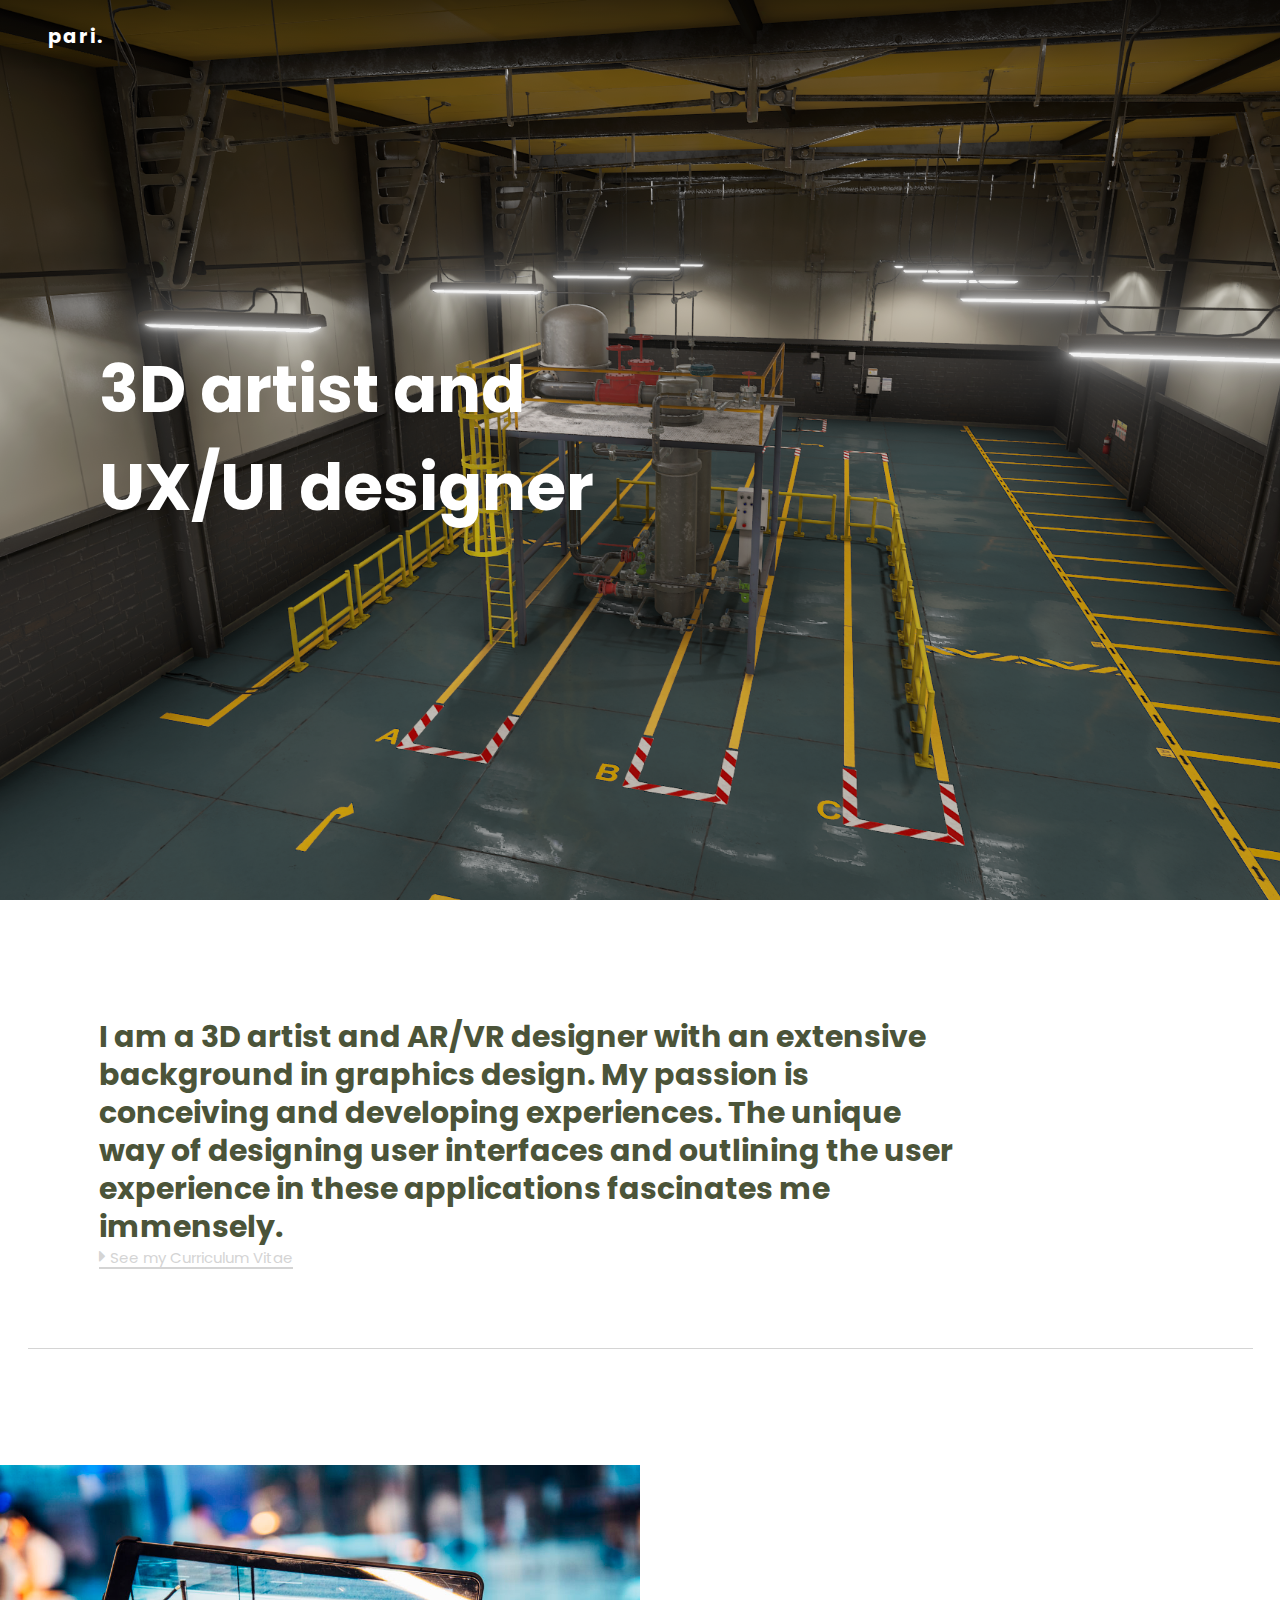
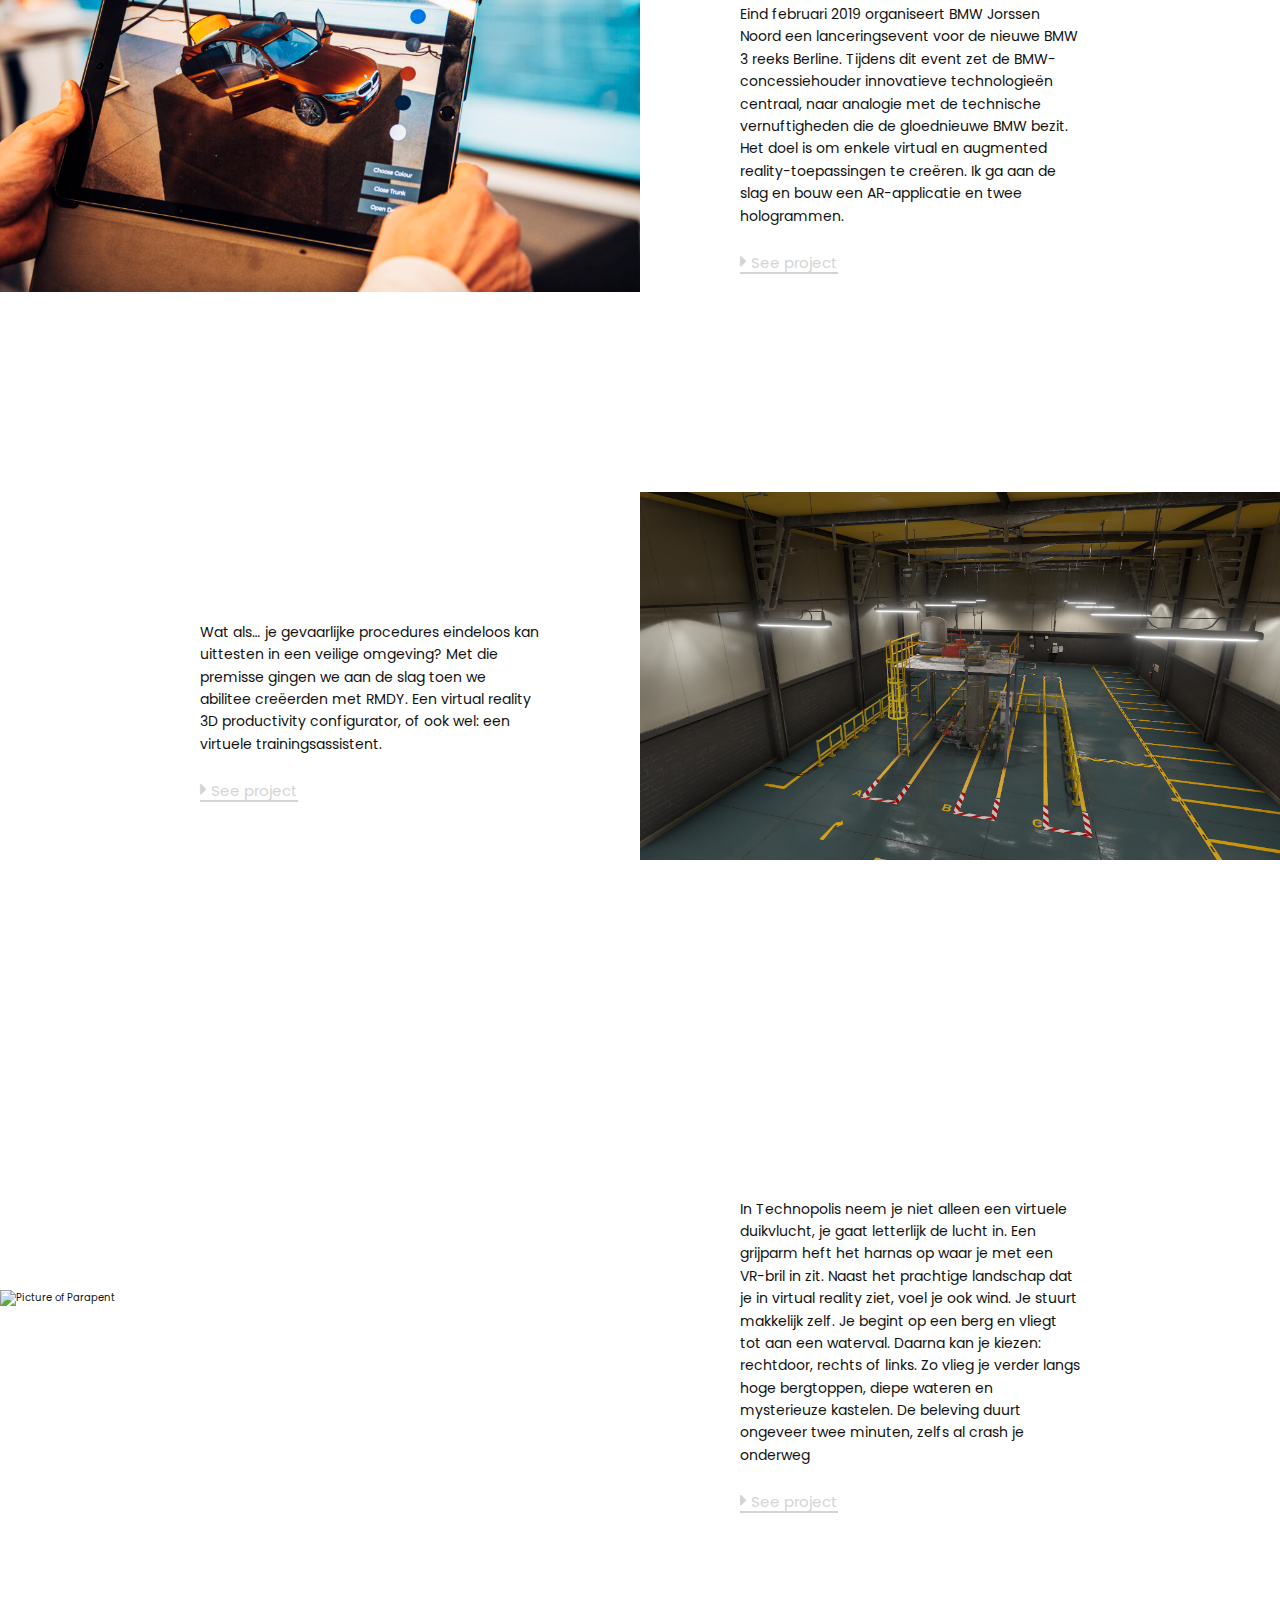
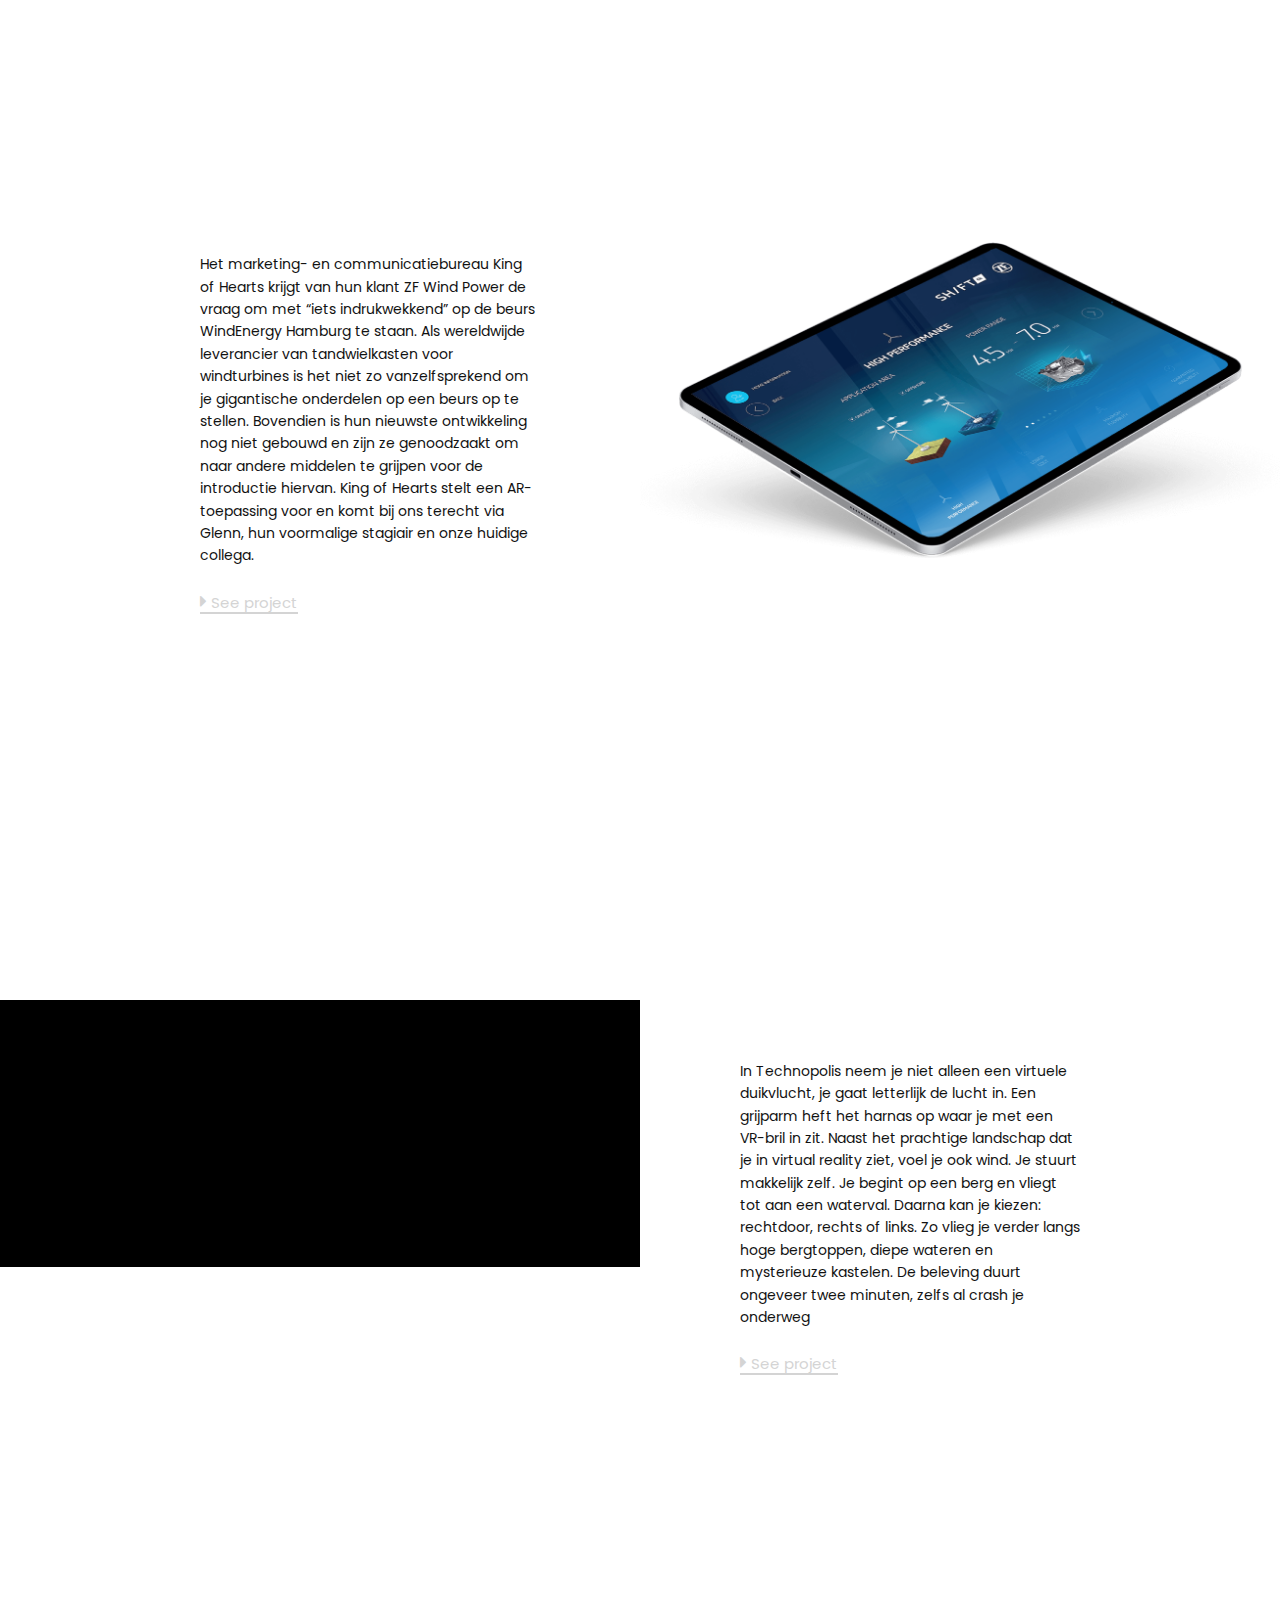
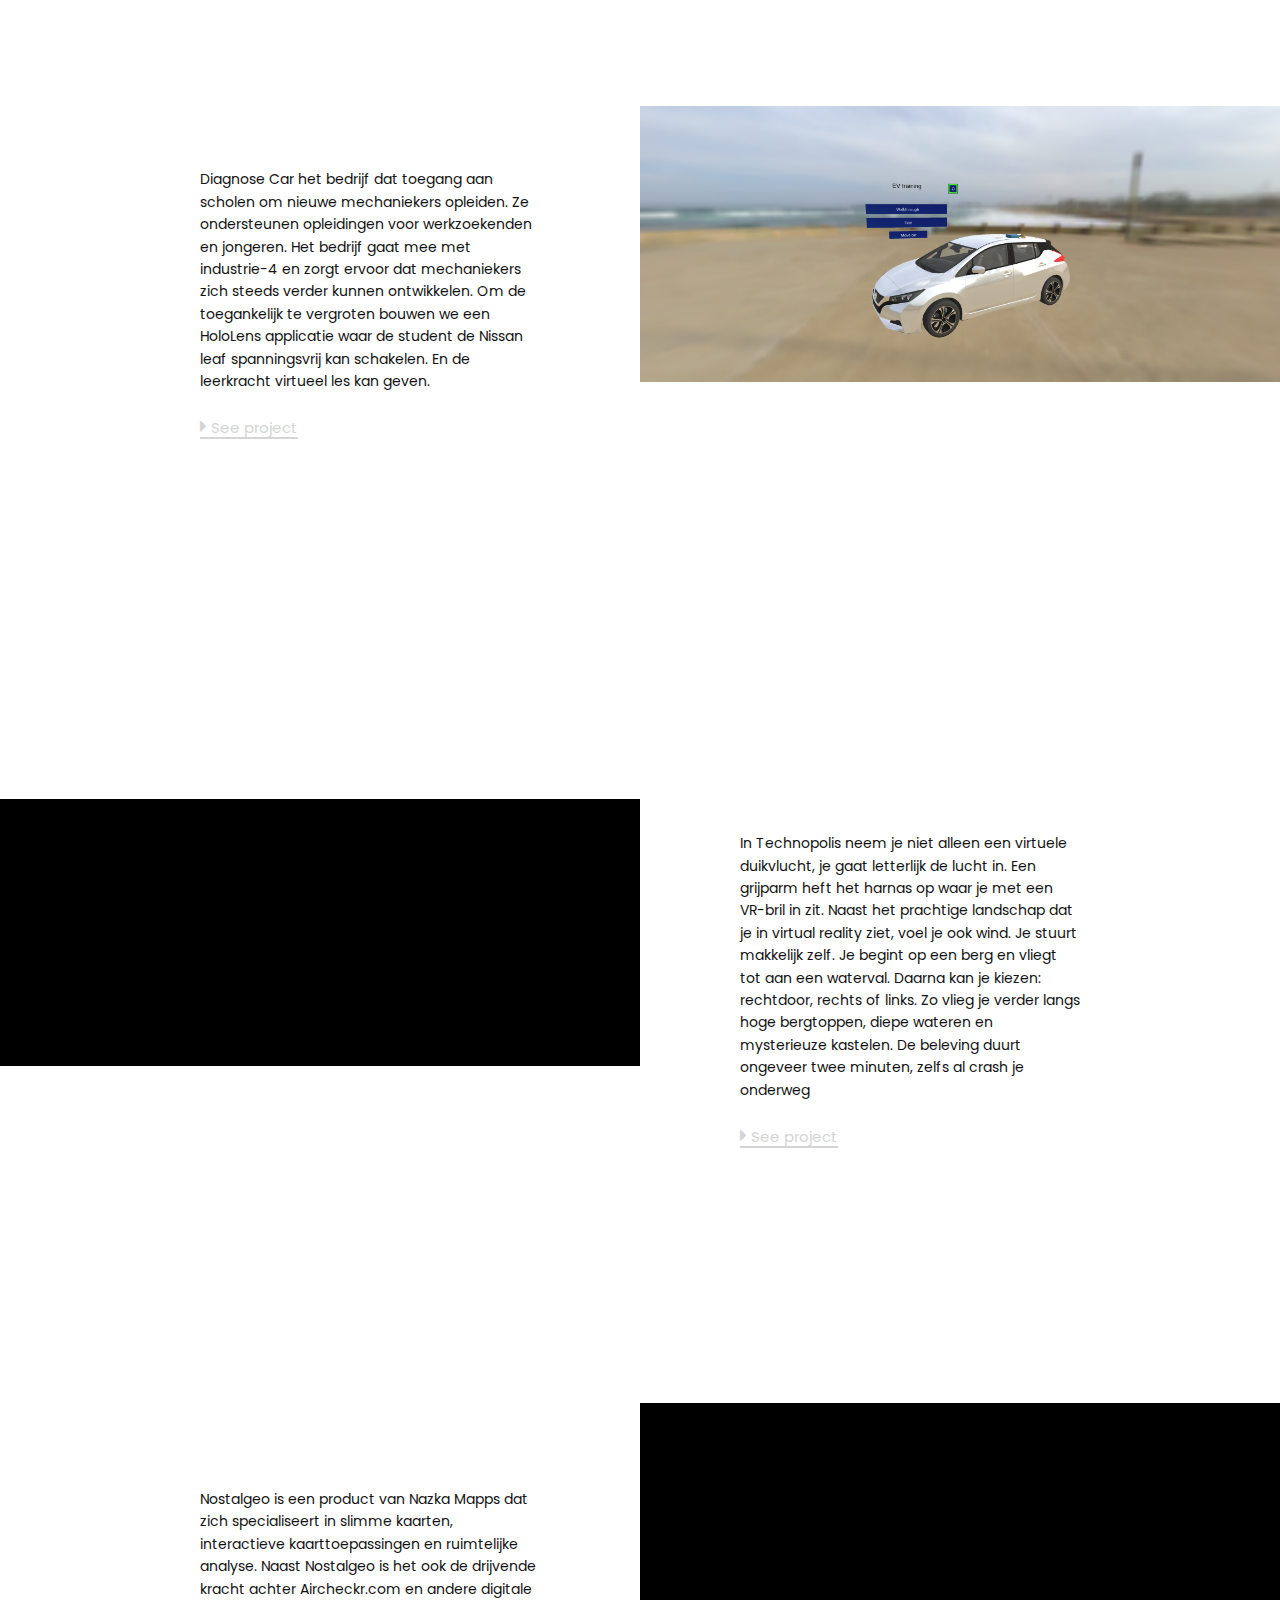
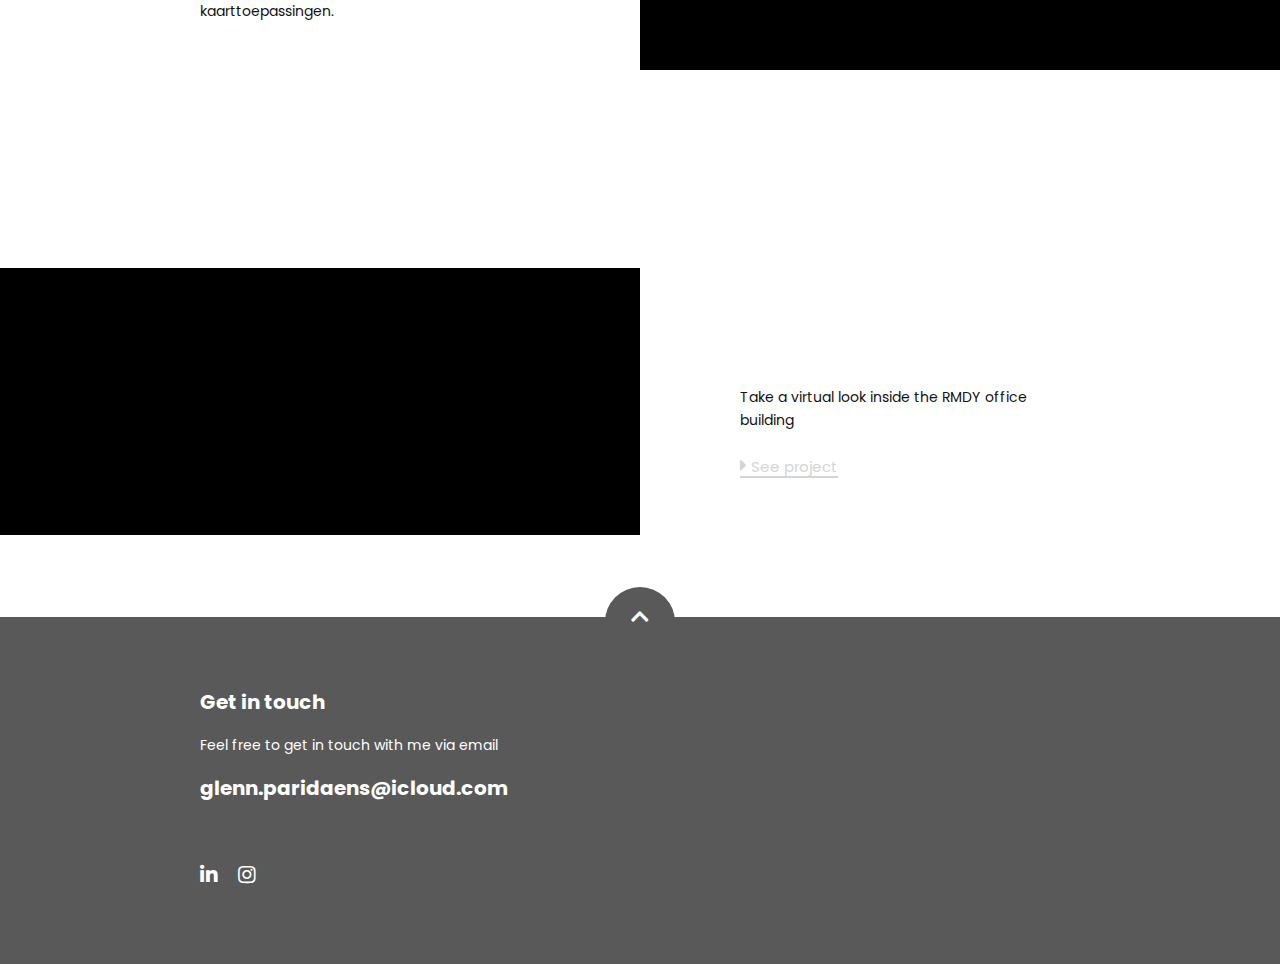
==== index.html @ 920e2be7 "Small fix" ====
<!DOCTYPE html>
<html lang="en">

<head>
    <meta charset="UTF-8" />
    <meta name="viewport" content="width=device-width, user-scalable=no, initial-scale=1.0, maximum-scale=1.0, minimum-scale=1.0" />
    <meta http-equiv="X-UA-Compatible" content="ie=edge" />
    <title>Portfolio</title>
    <!--Font awesome CDN-->
    <link rel="stylesheet" href="https://cdnjs.cloudflare.com/ajax/libs/font-awesome/5.11.2/css/all.min.css" />
    <!--Scroll reveal CDN-->
    <script src="https://unpkg.com/scrollreveal"></script>
    <!-- Custom CSS -->
    <link rel="stylesheet" href="styles.css" />
</head>

<body>
    <header>
        <div class="container">
            <nav class="nav">
                <a href="/" class="nav-link">
                    <h2>pari.</h2>
                </a>
            </nav>
        </div>
    </header>
    <!-- END HEADER -->

    <section class="hero" id="hero">
        <div class="container">
            <h1 class="title">3D artist and UX/UI designer</h1>

            <div class="headline-description">
                <div class="single-animation">
                    <a href="mailto:glenn.paridaens@icloud.com" class="btn body-btn accent">
                        <i class="fas fa-caret-right"></i>
                        &nbsp;Get in touch
                    </a>
                </div>
            </div>
        </div>
    </section>
    <!-- END HERO SECTION -->

    <section class="global-headline animate-top">
        <div class="container">
            <h2 class="introduction">
                I am a 3D artist and AR/VR designer with an extensive background in
                graphics design. My passion is conceiving and developing experiences.
                The unique way of designing user interfaces and outlining the user
                experience in these applications fascinates me immensely.
            </h2>

            <a href="#" class="btn body-btn">
                <i class="fas fa-caret-right"></i>
                See my Curriculum Vitae
            </a>
        </div>
    </section>

    <div class="container divider"></div>
    <!-- END INTRODICTION -->
<!--
    <section class="global-headline animate-top">
     <div class="wrapper skills-flex-container">
          
            <div>
            <h1 class="headline headline-dark">Let's make something amazing</h1>
        </div>

        <div>
        <li class="second.half skill-flex ">
            <h1 class="headline headline-dark">3D Design</h1>
                <p2>
                  Some 3D designs made in Blender or Fusion 360.
                </p2>
                <a href="#" class="btn body-btn">
                    <i class="fas fa-caret-right"></i>
                    More Projects
                </a>
         </li>
         <li class="skill-flex">
            <h1 class="headline-dark-medium">UX/UI</h1>
                <p2>
                    Here are some of my project i did the UX/UI for.
                </p2>
                <a href="#" class="btn body-btn">
                    <i class="fas fa-caret-right"></i>
                    More Projects
                </a>
         </li>
         <li class="skill-flex">
            <h1 class="headline headline-dark">AR/VR</h1>
                <p2>
                   Some of my Augmented and Virtual reality projects made in Unity.
                </p2>
                <a href="#" class="btn body-btn">
                    <i class="fas fa-caret-right"></i>
                    More Projects
                </a>
         </li>
         <li class="skill-flex">
            <h1 class="headline headline-dark">Unity</h1>
                <p2>
                    Some projects made in Unity.
                </p2>
                <a href="#" class="btn body-btn">
                    <i class="fas fa-caret-right"></i>
                    More Projects
                </a>
         </li>
 
        </div>
    </section>
-->

    <section class="project">
        <div class="project-info">
            <div class="project-title animate-right global-headline padding-right padding-left-sm">
                <h1 class="headline headline-dark">BMW AR Application</h1>
            </div>
            <div class="project-description animate-right padding-right padding-left-sm">
                <p>
                    Eind februari 2019 organiseert BMW Jorssen Noord een lanceringsevent
                    voor de nieuwe BMW 3 reeks Berline. Tijdens dit event zet de
                    BMW-concessiehouder innovatieve technologieën centraal, naar
                    analogie met de technische vernuftigheden die de gloednieuwe BMW
                    bezit. Het doel is om enkele virtual en augmented
                    reality-toepassingen te creëren. Ik ga aan de slag en bouw een
                    AR-applicatie en twee hologrammen.
                </p>
                <a href="./projects/bmw-ar/index.html" class="btn body-btn">
                    <i class="fas fa-caret-right"></i>
                    See project
                </a>
            </div>
            <div class="project-img animate-left">
                <img src="images/Bmw.jpg" alt="Picture of BWM AR Application" />
            </div>
        </div>
    </section>

    <section class="project">
        <div class="project-info alt">
            <div class="project-title animate-left global-headline padding-left padding-right-sm">
                <h1 class="headline headline-dark">Abilitee</h1>
            </div>
            <div class="project-description animate-left padding-left padding-right-sm">
                <p>
                    Wat als… je gevaarlijke procedures eindeloos kan uittesten in een
                    veilige omgeving? Met die premisse gingen we aan de slag toen we
                    abilitee creëerden met RMDY. Een virtual reality 3D productivity
                    configurator, of ook wel: een virtuele trainingsassistent.
                </p>
                <a href="./projects/Abilitee/index.html" class="btn body-btn">
                    <i class="fas fa-caret-right"></i>
                    See project
                </a>
            </div>
            <div class="project-img animate-right">
                <img src="images/Abilitee.png" alt="Our Story" />
            </div>
        </div>
    </section>

    <section class="project">
        <div class="project-info">
            <div class="project-title animate-right global-headline padding-right padding-left-sm">
                <h1 class="headline headline-dark">Technopolis Parapente</h1>
            </div>
            <div class="project-description animate-right padding-right padding-left-sm">
                <p>
                    In Technopolis neem je niet alleen een virtuele duikvlucht, je gaat letterlijk de lucht in. Een grijparm heft het harnas op waar je met een VR-bril in zit. Naast het prachtige landschap dat je in virtual reality ziet, voel je ook wind. Je stuurt makkelijk zelf. Je begint op een berg en vliegt tot aan een waterval. Daarna kan je kiezen: rechtdoor, rechts of links. Zo vlieg je verder langs hoge bergtoppen, diepe wateren en mysterieuze kastelen. De beleving duurt ongeveer twee minuten, zelfs al crash je onderweg
                </p>
                <a href="./projects/Technopolis/index.html" class="btn body-btn">
                    <i class="fas fa-caret-right"></i>
                    See project
                </a>
            </div>
            <div class="project-img animate-left">
                <img src="images/Technopolis_Parapent.png" alt="Picture of Parapent" />
            </div>
        </div>
    </section>


    <section class="project">
        <div class="project-info alt">
            <div class="project-title animate-left global-headline padding-left padding-right-sm">
                <h1 class="headline headline-dark">Windturbine ZF</h1>
            </div>
            <div class="project-description animate-left padding-left padding-right-sm">
                <p>
                    Het marketing- en communicatiebureau King of Hearts krijgt van hun klant ZF Wind Power de vraag om met “iets indrukwekkend” op de beurs WindEnergy Hamburg te staan. Als wereldwijde leverancier van tandwielkasten voor windturbines is het niet zo vanzelfsprekend om je gigantische onderdelen op een beurs op te stellen. Bovendien is hun nieuwste ontwikkeling nog niet gebouwd en zijn ze genoodzaakt om naar andere middelen te grijpen voor de introductie hiervan. King of Hearts stelt een AR-toepassing voor en komt bij ons terecht via Glenn, hun voormalige stagiair en onze huidige collega.
                </p>
                <a href="./projects/ZF/index.html" class="btn body-btn">
                    <i class="fas fa-caret-right"></i>
                    See project
                </a>
            </div>
            <div class="project-img animate-right">
                <img src="images/Koh-tablet.png" alt="Our Story" />
            </div>
        </div>
    </section>

    <section class="project">
        <div class="project-info">
            <div class="project-title animate-right global-headline padding-right padding-left-sm">
                <h1 class="headline headline-dark">Supernova Galaxy shooter AR/VR multiplayer</h1>
            </div>
            <div class="project-description animate-right padding-right padding-left-sm">
                <p>
                    In Technopolis neem je niet alleen een virtuele duikvlucht, je gaat letterlijk de lucht in. Een grijparm heft het harnas op waar je met een VR-bril in zit. Naast het prachtige landschap dat je in virtual reality ziet, voel je ook wind. Je stuurt makkelijk zelf. Je begint op een berg en vliegt tot aan een waterval. Daarna kan je kiezen: rechtdoor, rechts of links. Zo vlieg je verder langs hoge bergtoppen, diepe wateren en mysterieuze kastelen. De beleving duurt ongeveer twee minuten, zelfs al crash je onderweg
                </p>
                <a href="./projects/Technopolis/index.html" class="btn body-btn">
                    <i class="fas fa-caret-right"></i>
                    See project
                </a>
            </div>
            <div class="embed-container project-img animate-left">
                <iframe src="https://player.vimeo.com/video/294163053" width="100%" height="100%" frameborder="0"
                allow="autoplay; fullscreen" allowfullscreen></iframe>
            </div>
        </div>
    </section>


    <section class="project">
        <div class="project-info alt">
            <div class="project-title animate-left global-headline padding-left padding-right-sm">
                <h1 class="headline headline-dark">Diagnose Car Hololens</h1>
            </div>
            <div class="project-description animate-left padding-left padding-right-sm">
                <p>
                    Diagnose Car het bedrijf dat toegang aan scholen om nieuwe mechaniekers
opleiden. Ze ondersteunen opleidingen voor werkzoekenden en jongeren. Het bedrijf
gaat mee met industrie-4 en zorgt ervoor dat mechaniekers zich steeds verder kunnen ontwikkelen. Om de
toegankelijk te vergroten bouwen we een HoloLens applicatie waar de student de Nissan leaf spanningsvrij
kan schakelen. En de leerkracht virtueel les kan geven.
                </p>
                <a href="./projects/DiagnoseCar/index.html" class="btn body-btn">
                    <i class="fas fa-caret-right"></i>
                    See project
                </a>
            </div>
            <div class="project-img animate-right">
                <img src="images/Hololens.png" alt="Our Story" />
            </div>
        </div>
    </section>


    <section class="project">
        <div class="project-info">
            <div class="project-title animate-right global-headline padding-right padding-left-sm">
                <h1 class="headline headline-dark">Electrical Board VR training</h1>
            </div>
            <div class="project-description animate-right padding-right padding-left-sm">
                <p>
                    In Technopolis neem je niet alleen een virtuele duikvlucht, je gaat letterlijk de lucht in. 
                    Een grijparm heft het harnas op waar je met een VR-bril in zit. 
                    Naast het prachtige landschap dat je in virtual reality ziet, voel je ook wind. 
                    Je stuurt makkelijk zelf. Je begint op een berg en vliegt tot aan een waterval. 
                    Daarna kan je kiezen: rechtdoor, rechts of links. Zo vlieg je verder langs hoge 
                    bergtoppen, diepe wateren en mysterieuze kastelen. De beleving duurt ongeveer twee minuten, 
                    zelfs al crash je onderweg
                </p>
                <a href="./projects/Technopolis/index.html" class="btn body-btn">
                    <i class="fas fa-caret-right"></i>
                    See project
                </a>
            </div>
            <div class="embed-container project-img animate-left">
                <iframe src="https://player.vimeo.com/video/361761071" width="100%" height="100%" frameborder="0"
                allow="autoplay; fullscreen" allowfullscreen></iframe>
            </div>
        </div>
    </section>


    <section class="project">
        <div class="project-info alt">
            <div class="project-title animate-left global-headline padding-left padding-right-sm">
                <h1 class="headline headline-dark">Nostalgeo</h1>
            </div>
            <div class="project-description animate-left padding-left padding-right-sm">
                <p>
                    Nostalgeo is een product van Nazka Mapps dat zich specialiseert in slimme kaarten, 
                    interactieve kaarttoepassingen en ruimtelijke analyse. 
                    Naast Nostalgeo is het ook de drijvende kracht achter Aircheckr.com en andere digitale kaarttoepassingen.
                </p>
               
            </div>
            <div class="embed-container project-img animate-right">
                <iframe src="https://player.vimeo.com/video/260728989" width="100%" height="100%" frameborder="0"
    allow="autoplay; fullscreen" allowfullscreen></iframe>
            </div>
        </div>
    </section>


    <section class="project">
        <div class="project-info">
            <div class="project-title animate-right global-headline padding-right padding-left-sm">
                <h1 class="headline headline-dark">Virtual office</h1>
            </div>
            <div class="project-description animate-right padding-right padding-left-sm">
                <p>
                    Take a virtual look inside the RMDY office building
                </p>
                <a href="./projects/Technopolis/index.html" class="btn body-btn">
                    <i class="fas fa-caret-right"></i>
                    See project
                </a>
            </div>
            <div class="embed-container project-img animate-left">
                <iframe src="https://player.vimeo.com/video/244617325" width="100%" height="100%" frameborder="0"
                allow="autoplay; fullscreen" allowfullscreen></iframe>
            </div>
        </div>
    </section>


   <!--

  
    <ul class="logos-flex-container">
        <li class="logos-flex-item flex-item img">
          <a href=""><img src="images/DSM_Logo.png"/></a>
         </li>
        <li class="logos-flex-item">
          <a href=""><img src="http://protosketch.io/wp-content/themes/ps/LandingPage/img/forbes-vector-svg-logo-image.svg"/></a>
         </li>
        <li class="logos-flex-item">
          <a href=""><img src="http://protosketch.io/wp-content/themes/ps/LandingPage/img/khoi-vihn-subtraction-vector-svg-logo.svg"/></a>
         </li>
        <li class="logos-flex-item">
          <a href=""><img src="http://protosketch.io/wp-content/themes/ps/LandingPage/img/webdesigner-depot-vector-svg-logo.svg"/></a>
        </li>
        <li class="logos-flex-item">
            <a href=""><img src="http://protosketch.io/wp-content/themes/ps/LandingPage/img/app-advice-vector-svg-logo.svg"/></a>
           </li>
          <li class="logos-flex-item">
            <a href=""><img src="http://protosketch.io/wp-content/themes/ps/LandingPage/img/forbes-vector-svg-logo-image.svg"/></a>
           </li>
          <li class="logos-flex-item">
            <a href=""><img src="http://protosketch.io/wp-content/themes/ps/LandingPage/img/khoi-vihn-subtraction-vector-svg-logo.svg"/></a>
           </li>
          <li class="logos-flex-item">
            <a href=""><img src="http://protosketch.io/wp-content/themes/ps/LandingPage/img/webdesigner-depot-vector-svg-logo.svg"/></a>
          </li>
      </ul>
    -->

    <footer>
        <div class="back-to-top">
            <a href="#hero"><i class="fas fa-chevron-up"></i></a>
        </div>
        </div>
        <div class="footer-content padding-left padding-right">
            <div class="footer-content-about animate-top">
                <h1>Get in touch</h1>
                <p>Feel free to get in touch with me via email</p>
                <h1>glenn.paridaens@icloud.com</h1>
            </div>
            <div class="footer-content-divider animate-bottom">
                <div class="social-media">
                    <ul class="social-icons">
                        <li>
                            <a href="www.linkedin.com/in/glenn-paridaens"><i class="fab fa-linkedin-in"></i></a>
                        </li>
                        <li>
                            <a href="https://www.instagram.com/glennparidaens/"><i class="fab fa-instagram"></i></a>
                        </li>
                       <!-- <li>
                            <a href="#"><i class="fab fa-dribbble"></i></a>
                        </li>-->
                    </ul>
                </div>
            </div>
    </footer>

    <script src="main.js"></script>
</body>

</html>
---- styles.css ----
@import url("https://fonts.googleapis.com/css2?family=Poppins:wght@400;700;900&display=swap");

/*Global styles*/
*,
*::before,
*::after {
  margin: 0;
  padding: 0;
  box-sizing: border-box;
}

:root {
  --main-font: "Poppins", sans-serif;
  --secondary-font: "Poppins", sans-serif;
  --body-font: "Poppins", sans-serif;
  --main-font-color-dark: #4b5439;
  --secondary-font-color: #d4d4d4;
  --accent-font-color: #ffd723;
  --body-font-color: #121212;
}

html {
  font-family: var(--body-font);
  font-size: 10px;
  color: var(--body-font-color);
  scroll-behavior: smooth;
}

body {
  overflow-x: hidden;
}

.title {
  max-width: 50%;
  color: #ffffff;
  font-size: 6.5rem;
}

.titleproject {
  max-width: 50%;
  color: var(--main-font-color-dark);
  font-size: 6.5rem;
}

section {
  padding: 3.8rem 0;
  overflow: hidden;
}

img {
  width: 100%;
  max-width: 100%;
}


img-project {
  padding: 3.8rem;
  width: 80%;
  max-width: 80%;
}



a {
  text-decoration: none;
}

p {
  font-size: 1.4rem;
}

p2 {
  font-size: 1.2rem;
}

p.medium {
  font-weight: medium;
}

.headline {
  font-size: 3rem;
}

.container {
  width: 100%;
  max-width: 122.5rem;
  margin: 0 auto;
  padding: 0 2rem;
}

/* HEADER STYLES */
header {
  width: 100%;
  position: absolute;
  top: 0;
  left: 0;
  z-index: 1;
  background-image: linear-gradient(to bottom, rgba(0, 0, 0, 0.5), transparent);
}

.nav {
  height: 7.2rem;
  display: flex;
  justify-content: center;
  align-items: center;
}

.menu-toggle {
  color: #fff;
  font-size: 2.2rem;
  position: absolute;
  top: 50%;
  transform: translateY(-50%);
  right: 2.5rem;
  cursor: pointer;
  z-index: 1500;
}

.fa-times {
  display: none;
}

.nav-list {
  list-style: none;
  position: fixed;
  top: 0;
  left: 0;
  width: 80%;
  height: 100vh;
  background-color: var(--main-font-color-dark);
  padding: 4.4rem;
  display: flex;
  flex-direction: column;
  justify-content: space-around;
  z-index: 1250;
  transform: translateX(-100%);
  transition: transform 0.5s ease-in;
}

.nav::before {
  content: "";
  position: fixed;
  top: 0;
  left: 0;
  width: 100vw;
  height: 100vh;
  background-color: rgba(0, 0, 0, 0.8);
  z-index: 1200;
  /* opacity: 0; */
  transform: scale(0);
  transform: opacity 0.5s;
}

.open .fa-times {
  display: block;
}

.open .fa-bars {
  display: none;
}

.open .nav-list {
  transform: translateX(0);
}

.open .nav::before {
  opacity: 1;
  transform: scale(1);
}

.nav-item {
  border-bottom: 2px solid rgba(255, 255, 255, 0.3);
}

.nav-link {
  display: block;
  color: #fff;
  font-size: 1.6rem;
  letter-spacing: 2px;
  margin-right: -2px;
}

.nav-link:hover {
  text-decoration: underline;
}

/* HERO */
.hero {
  width: 100%;
  height: 100vh;
  background: url("./images/Abilitee.png") center no-repeat;
  background-size: cover;
  box-shadow: inset 0 0 0 1000px rgba(0, 0, 0, 0.05);
  display: flex;
  align-items: center;
  text-align: left;
}

.hero.half-hero{
  height: 50vh;
}

#abilitee .hero {
  background: url("./images/Abilitee.png") center no-repeat;
  background-position-y: 50%;
}

#zf .hero {
  background: url("./images/Koh-img-tablet-1.png") center no-repeat;
  background-position-y: 50%;
}

#technopolis .hero {
  background: url("./images/Technopolis_Parapent.jpg") center no-repeat;
  background-position-y: 50%;
}

#diagnoseCar .hero {
  background: url("./images/DiagnoseCar.png") center no-repeat;
  background-position-y: 50%;
}

#bmw-ar .hero {
  background: url("./images/JorssenNoord.jpg") center no-repeat;
  background-position-y: 50%;
}






.sub-headline {
  font-size: 8.5rem;
  font-family: var(--secondary-font);
  color: var(--secondary-font-color);
  font-weight: 100;
  line-height: 0.4;
  letter-spacing: 2px;
  opacity: 0;
  animation: fadeUp 0.5s forwards;
  animation-delay: 0.5s;
}

.first-letter {
  text-transform: uppercase;
  font-size: 10.3rem;
}

.headline {
  color: #ffffff;
  font-size: 3.7rem;
  font-family: var(--main-font);
  font-weight: 900;
  margin-right: -0.5rem;
  opacity: 0;
  animation: scale 0.5s forwards;
  animation-delay: 0.5s;
}

.separator {
  display: flex;
  justify-content: center;
  align-items: center;
}

.line {
  width: 100%;
  max-width: 8.4rem;
  height: 0.25rem;
  background-color: #fff;
  position: relative;
  opacity: 0;
  animation: grow 2s forwards;
  animation-delay: 0.9s;
}

.single-animation {
  opacity: 0;
  animation: fadeDown 0.5s forwards;
  animation-delay: 1.5s;
}

.headline-description h5 {
  color: #fff;
  font-size: 2.4rem;
  font-weight: 100;
  text-transform: uppercase;
  margin-bottom: 1.2rem;
  letter-spacing: 3px;
  margin-right: -3px;
}

.btn {
  display: inline-block;
  margin-right: -2px;
}

.cta-btn {
  font-size: 1.1rem;
  background-color: #fff;
  padding: 0.9rem 1.8rem;
  color: var(--body-font-color);
  border-radius: 0.4rem;
  transition: background-color 0.5s;
}

.cta-btn:hover,
.cta-btn:focus {
  color: #fff;
  background-color: var(--secondary-font-color);
}

/* MY STORY */
.global-headline {
  text-align: left;
  margin-top: 3.9rem;
}

.headline-dark {
  color: var(--main-font-color-dark);
  margin-right: -0.7rem;
}

.headline-dark-medium {
  font-size: 3rem;
  font-weight: medium;
  color: var(--main-font-color-dark);
  margin-right: -0.7rem;
}

.global-headline .sub-headline {
  letter-spacing: -1px;
  line-height: 0.42;
}

.project-info {
  display: grid;
  grid-template-areas:
    "title"
    "img"
    "description";
  text-align: left;
}

.project-overview {
  display: grid;
  grid-template-areas:
    "title"
    "description"

    "title"
    "description"

}

.project-img {
  grid-area: img;
}

.project-title {
  grid-area: title;
}

.project-description {
  grid-area: description;
  margin-bottom: 3rem;
  padding: 3rem;
}

.project-description p {
  line-height: 1.6;
  margin-bottom: 2.4rem;
}

.body-btn {
  font-size: 1.5rem;
  color: var(--secondary-font-color);
  position: relative;
  transition: color 0.5s;
}

.body-btn .fas {
  font-size: 1.2em;
}

.body-btn.accent {
  color: var(--accent-font-color);
}

.body-btn::before {
  content: "";
  position: absolute;
  left: 0;
  bottom: 0;
  width: 100%;
  height: 2px;
  background-color: var(--secondary-font-color);
  transition: background-color 0.5s;
}

.body-btn.accent::before {
  background-color: var(--accent-font-color);
}

.body-btn:hover,
.body-btn:focus {
  color: var(--main-font-color-dark);
}

.body-btn:hover::before,
.body-btn:focus::before {
  background-color: var(--main-font-color-dark);
}

.between {
  min-height: 65vh;
  display: flex;
  align-items: center;
}

.image-group {
  display: grid;
  grid-template-columns: repeat(2, 1fr);
  grid-gap: 1.5rem;
}


/* Client showcase Grid*/



/* Client showcase Flex box*/

.float-right {
  float: right;
  text-align: right;
}

.flexbox {
  display: flex;
}

.item-A {
  width: 50%;
}

.item-B {
  width: 50%;
}

.item {
  box-sizing: border-box;
  padding: 2em;
  background: #fff;
  color: black;
  margin-bottom: 1em;

}

.item-A {
  height: 20em;
}

.item-C {
  height: 20em;
}



.css-mine {
  position: fixed;
  bottom: 0;
}




.itemSkills {
  box-sizing: border-box;
  padding: 2em;
  background: #fff;
  color: black;
  margin-bottom: 1em;
  box-shadow: 0 20px 60px #000;
}

/* Test FlexBox SKILLS */
.skills-flex-container {

  justify-content: space-around;
  margin: 0;
  list-style: none;
  height: 50rem;

  width: 100%;
  max-width: 122.5rem;
  margin: 0 auto;
  padding: 0 2rem;


  display: -webkit-box;
  display: -moz-box;
  display: -ms-flexbox;
  display: -webkit-flex;
  display: flex;
  background-color: white;
  box-shadow: 20px 10px 60px #7b7c78;

  -webkit-flex-flow: row wrap;
  justify-content: space-around;
}

.skill-flex {
  max-width: 20rem;
  height: 180px;
  margin-top: 10px;
  text-align: center;
}


/* Flex Logos */

.logos-flex-container {
  padding: 7.9rem;
  margin: 0;
  list-style: none;

  display: -webkit-box;
  display: -moz-box;
  display: -ms-flexbox;
  display: -webkit-flex;
  display: flex;

  -webkit-flex-flow: row wrap;
  justify-content: space-around;
}

.logos-flex-item {
  width: 200px;
  height: 80px;
  margin-top: 10px;
  text-align: center;
}

@media screen and (max-width: 970px) {
  .logos-flex-item {
    width: 140px;
    height: 80px;
    margin-top: 10px;
    text-align: center;
  }
}

.flex-item img {
  width: 100px;
}




/* FOOTER */
footer {
  padding: 7rem 0;
  background-color: #595959;
  color: #fff;
  text-align: center;
  position: relative;
}

.back-to-top {
  width: 7rem;
  height: 7rem;
  background-color: #595959;
  position: absolute;
  top: -3rem;
  left: 50%;
  transform: translateX(-50%);
  border-radius: 50%;
}

.back-to-top i {
  display: block;
  color: #fff;
  font-size: 2rem;
  padding: 2rem;
  animation: up 2s infinite;
}

.footer-content {
  overflow: hidden;
  text-align: left;
}

.footer-content h4 {
  font-size: 1.9rem;
  text-transform: uppercase;
  font-weight: 100;
  letter-spacing: 3px;
  margin-bottom: 3rem;
}

.footer-content-about {
  margin-bottom: 5.4rem;
}

.footer-content-about p {
  line-height: 4;
}

.social-icons {
  list-style: none;
  margin-bottom: 0.1rem;
  display: flex;
  justify-content: left;
}

.social-icons i {
  font-size: 2rem;
  color: #fff;
  padding: 0.8rem 2rem;
  opacity: 0.5;
  transition: color 0.5s;
}

.social-icons i:first-child {
  padding-left: 0;
}

.social-icons i:hover,
.social-icons i:focus {
  color: var(--secondary-font-color);
}

/* MEDIA QUERIES */
@media screen and (min-width: 900px) {
  section {
    padding: 7.9rem;
  }

  section.project {
    padding-left: 0;
    padding-right: 0;
  }

  .menu-toggle {
    display: none;
  }

  .nav {
    justify-content: space-between;
  }

  .nav-list {
    position: initial;
    width: initial;
    height: initial;
    background-color: transparent;
    padding: 0;
    justify-content: initial;
    flex-direction: row;
    transform: initial;
    transition: initial;
  }

  .nav-item {
    margin: 0 2.4rem;
    border: none;
  }

  .nav-item:last-child {
    margin-right: 0;
  }

  .nav-link {
    font-size: 1.3rem;
  }

  .active {
    position: relative;
  }

  .active::before {
    content: "";
    position: absolute;
    width: 100%;
    height: 2px;
    background-color: #fff;
    left: 0;
    bottom: -3px;
  }

  .sub-headline {
    font-size: 20rem;
  }

  .first-letter {
    font-size: 12.2rem;
  }

  .headline {
    font-size: 3.5rem;
  }

  .line {
    max-width: 11.4rem;
  }

  .project-info {
    grid-template-areas:
      "img title"
      "img description";
    grid-template-columns: 1fr 1fr;
    align-items: center;
  }

  .project-info.alt {
    grid-template-areas:
      "title img"
      "description img";
  }

  .project-info>div {
    flex: 1;
  }

  .introduction {
    max-width: 80%;
  }

  .padding-right {
    padding-right: 20rem;
  }

  .padding-left-sm {
    padding-left: 10rem;
  }

  .padding-right-sm {
    padding-right: 10rem;
  }

  .padding-left {
    padding-left: 20rem;
  }

  .footer-content-divider {
    display: flex;
    justify-content: space-between;
  }

  .social-media,
  .newsletter-form {
    width: 100%;
    max-width: 67.3rem;
  }

  .social-icons i {
    opacity: 1;
  }

  .newsletter-btn {
    margin-left: 7.5rem;
  }
}

/* ANIMATIONS */
@keyframes fadeUp {
  0% {
    transform: translateY(4rem);
  }

  100% {
    opacity: 1;
    transform: translateY(0);
  }
}

@keyframes fadeDown {
  0% {
    transform: translateY(-1rem);
  }

  100% {
    opacity: 1;
    transform: translateY(0);
  }
}

@keyframes scale {
  0% {
    transform: scale(2);
  }

  100% {
    opacity: 1;
    transform: scale(1);
  }
}

@keyframes grow {
  0% {
    width: 0;
  }

  100% {
    opacity: 1;
    width: 100%;
  }
}

@keyframes spin {
  0% {
    transform: rotate(0);
  }

  100% {
    opacity: 1;
    transform: rotate(-360deg);
  }
}

@keyframes up {
  0% {
    opacity: 0;
  }

  50% {
    opacity: 1;
  }

  100% {
    opacity: 0;
    transform: translateY(-1rem);
  }
}

.introduction {
  font-weight: bold;
  font-size: 3rem;
  line-height: 3.8rem;
  color: var(--main-font-color-dark);
}

.divider {
  border-bottom: 1px solid var(--secondary-font-color);
}

ul.fix {
  list-style: none;
  font-size: 1.4rem;
}

ul.fix li::before {
  content: '- ';
}

.project-detail-description {
  width: 100%;
  display: grid;
  grid-template-areas:
    "intro-title my-work-title"
    "intro my-work";
  grid-template-columns: 1fr 1fr;
  column-gap: 25rem;
}

.project-detail-description .intro-title {
  grid-area: intro-title;
}

.project-detail-description .my-work-title {
  grid-area: my-work-title;
}

.project-detail-description .intro {
  grid-area: intro;
}

.project-detail-description .my-work {
  grid-area: my-work;
}

.my-work {
  display: grid;
  grid-template-areas:
    "title title"
    "date-label date"
    "contributions-label contributions";
  grid-template-columns: 1fr 1fr;
  row-gap: 1.5rem;
}

.my-work .date.label {
  grid-area: date-label;
}

.my-work .date {
  grid-area: date;
}

.my-work .contributions.label {
  grid-area: contributions-label;
}

.my-work .contributions {
  grid-area: contributions;
}

.project-media-list {
  display: flex;
  flex-direction: column;
}

.project-media-list>* {
  margin-bottom: 15rem;
  width: 100%;
}

.embed-container {
  --video--width: 1296;
  --video--height: 540;

  position: relative;
  padding-bottom: calc(var(--video--height) / var(--video--width) * 100%); /* 41.66666667% */
  overflow: hidden;
  max-width: 100%;
  background: black;
}

.embed-container iframe,
.embed-container object,
.embed-container embed {
  position: absolute;
  top: 0;
  left: 0;
  width: 100%;
  height: 100%;
}
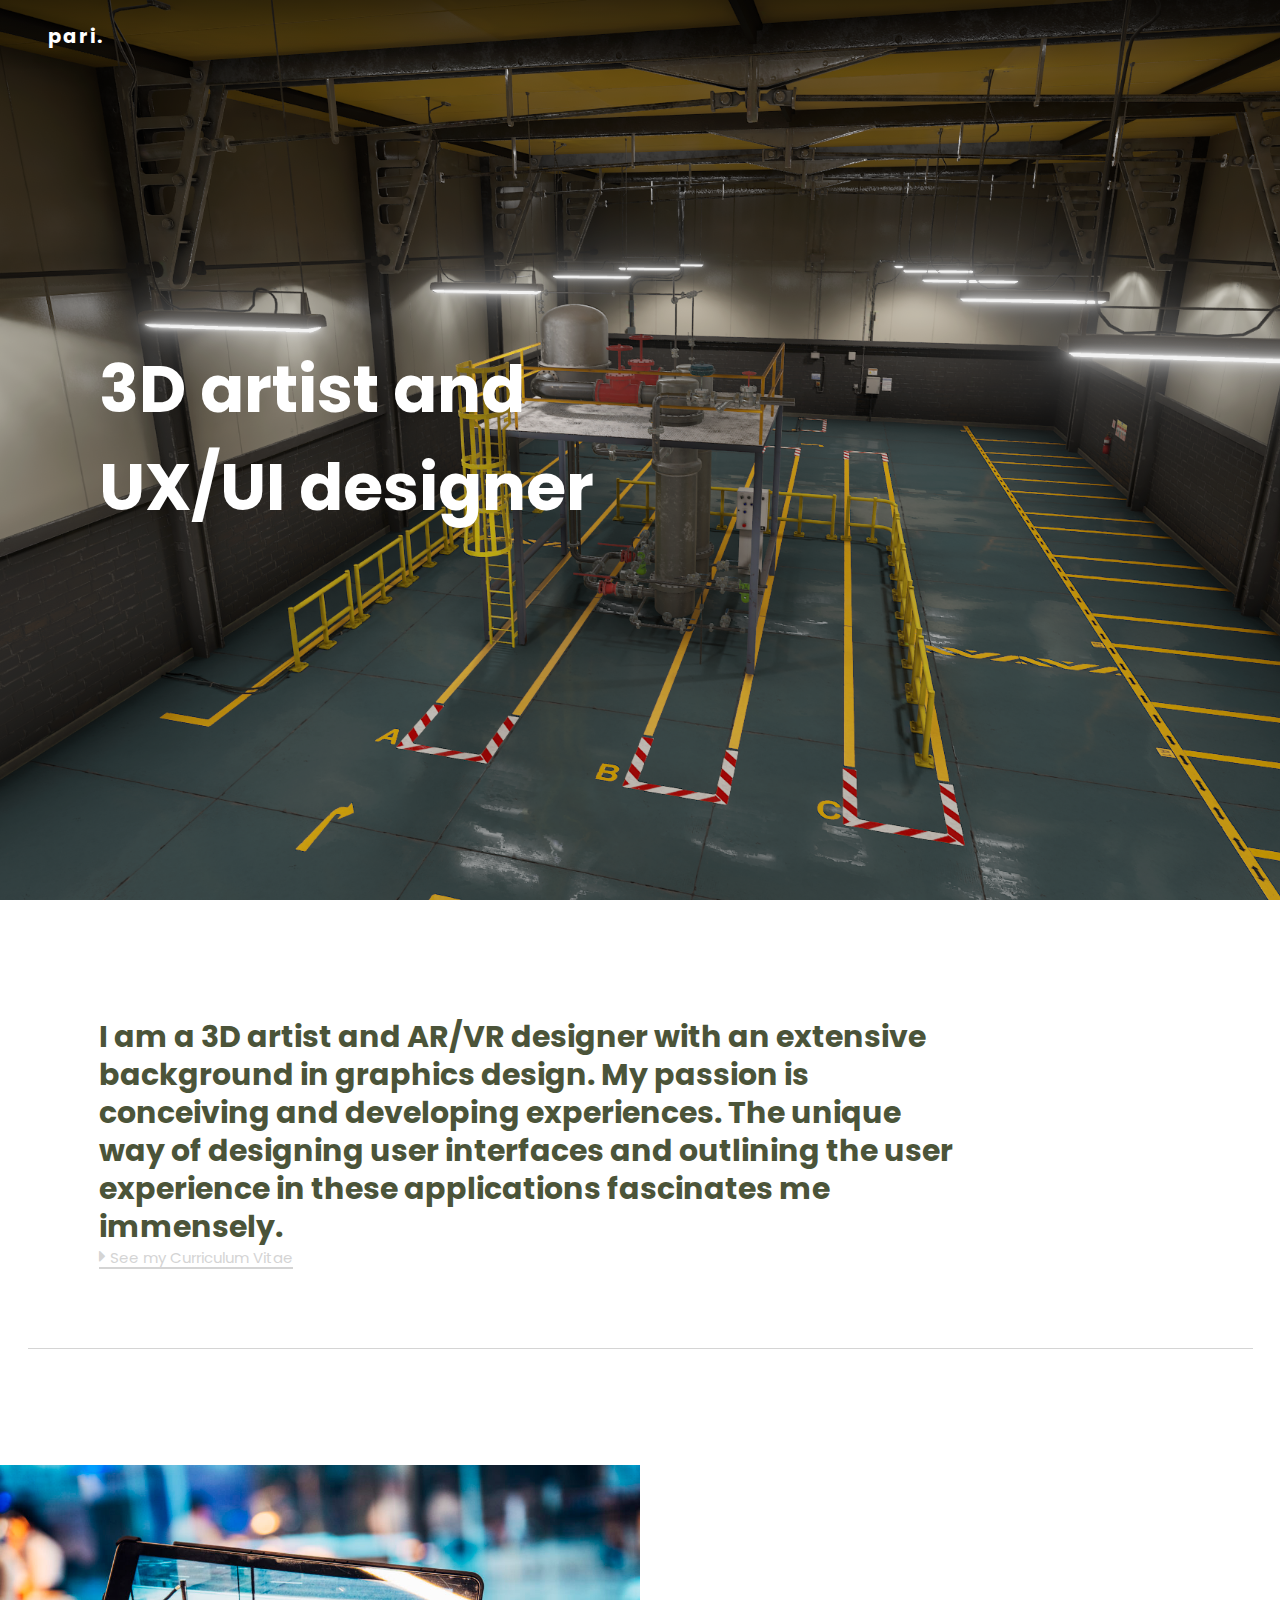
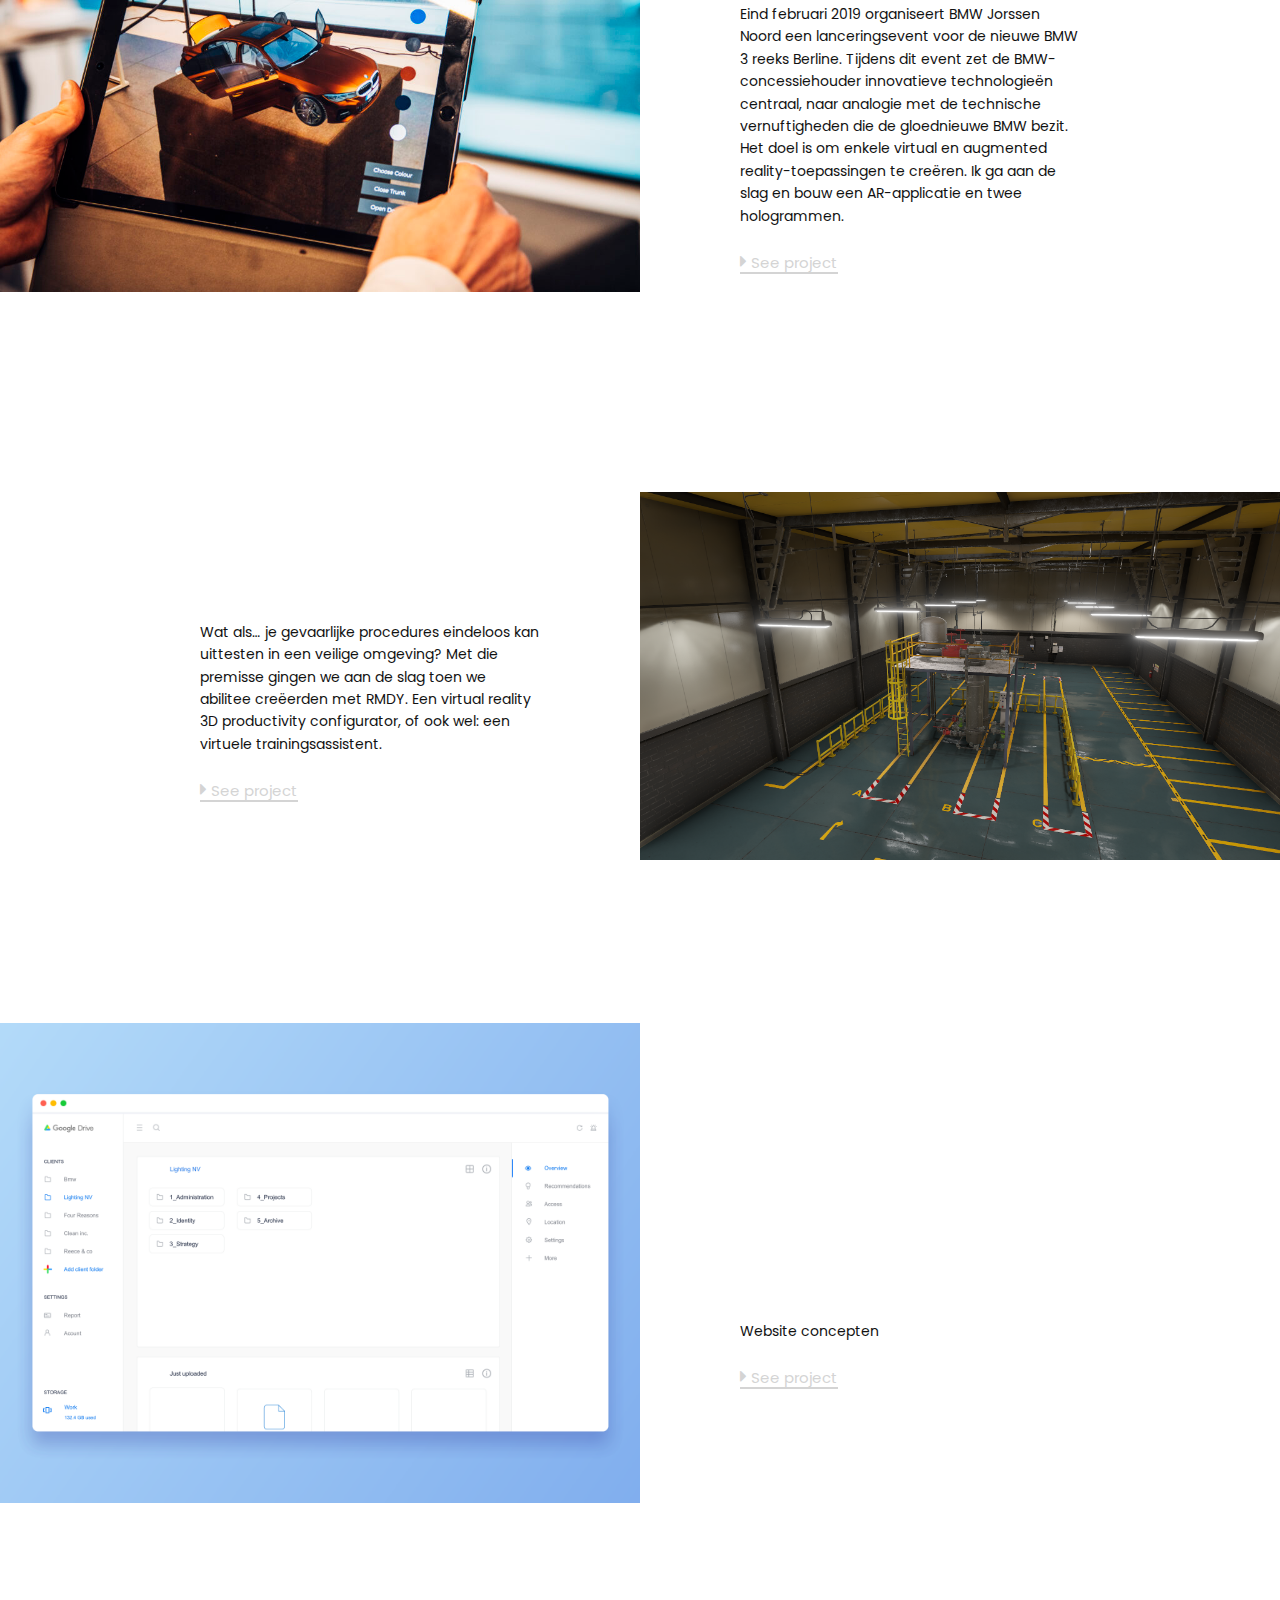
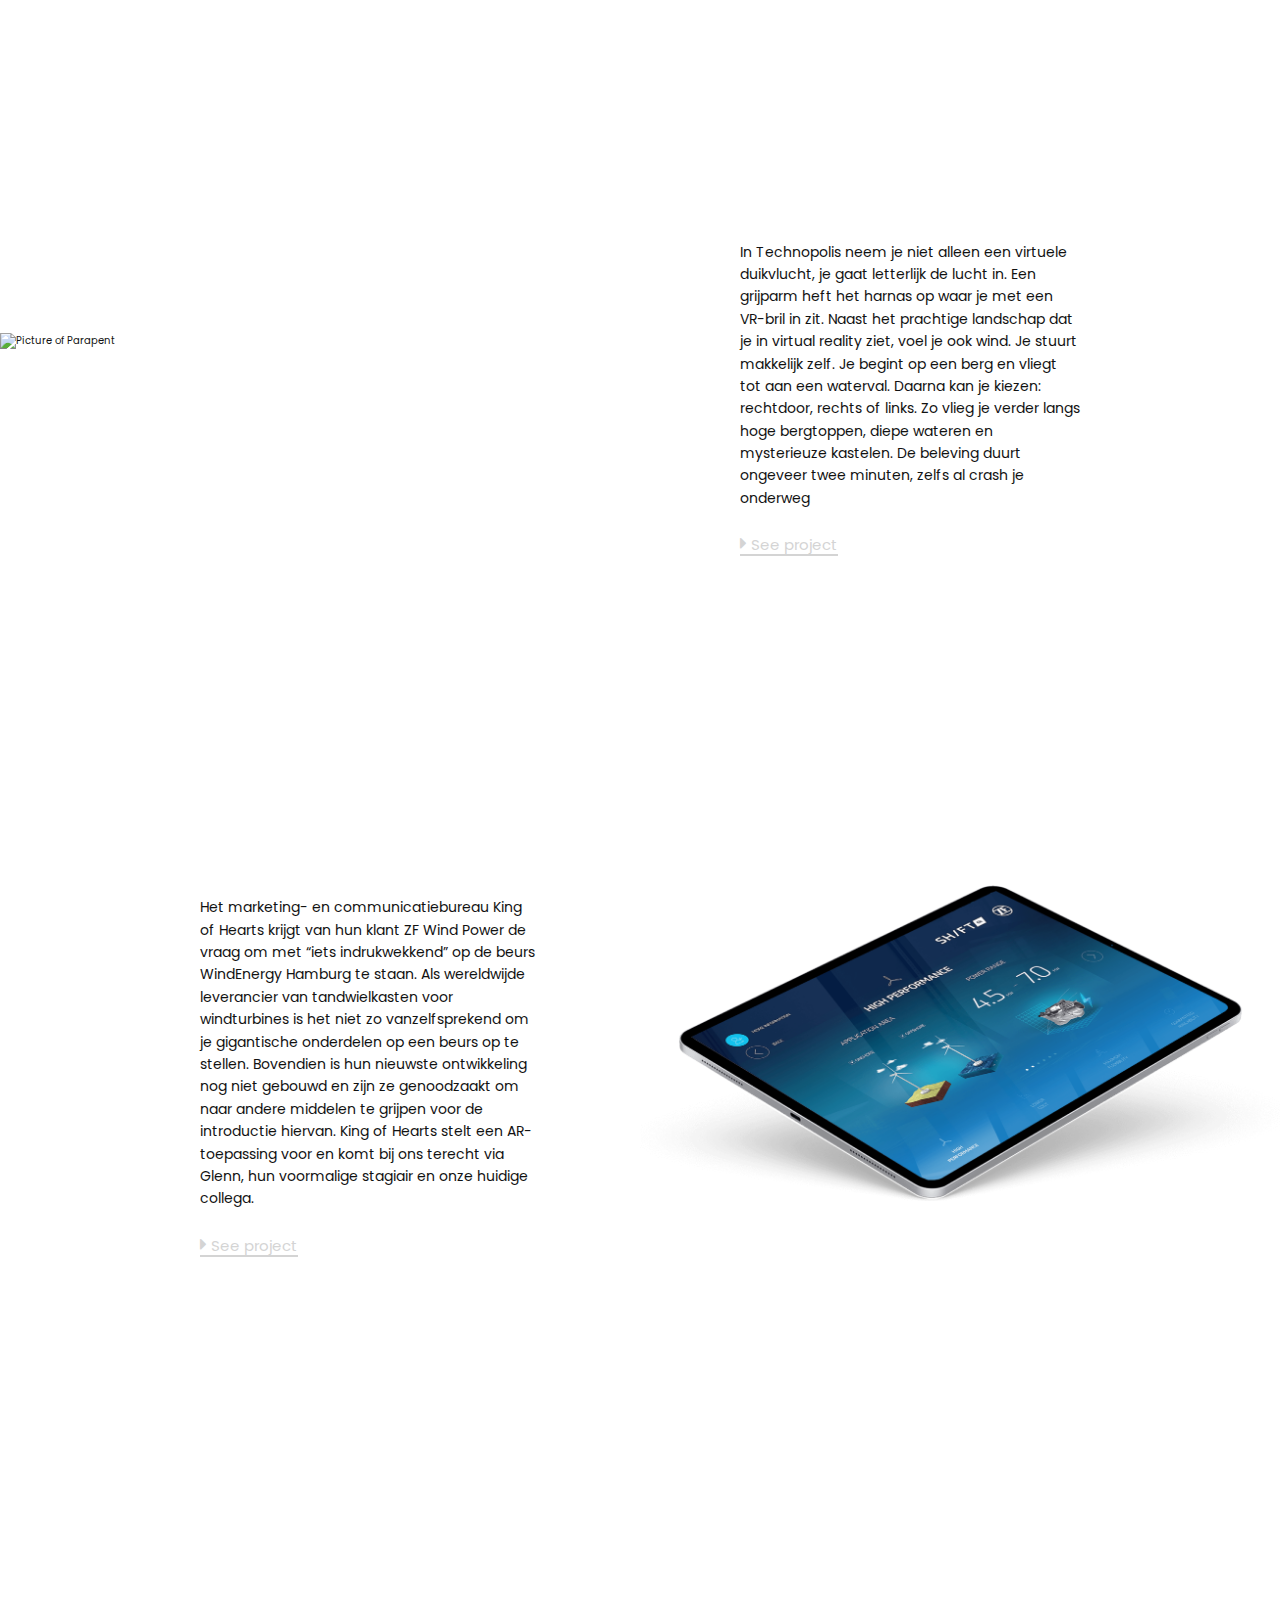
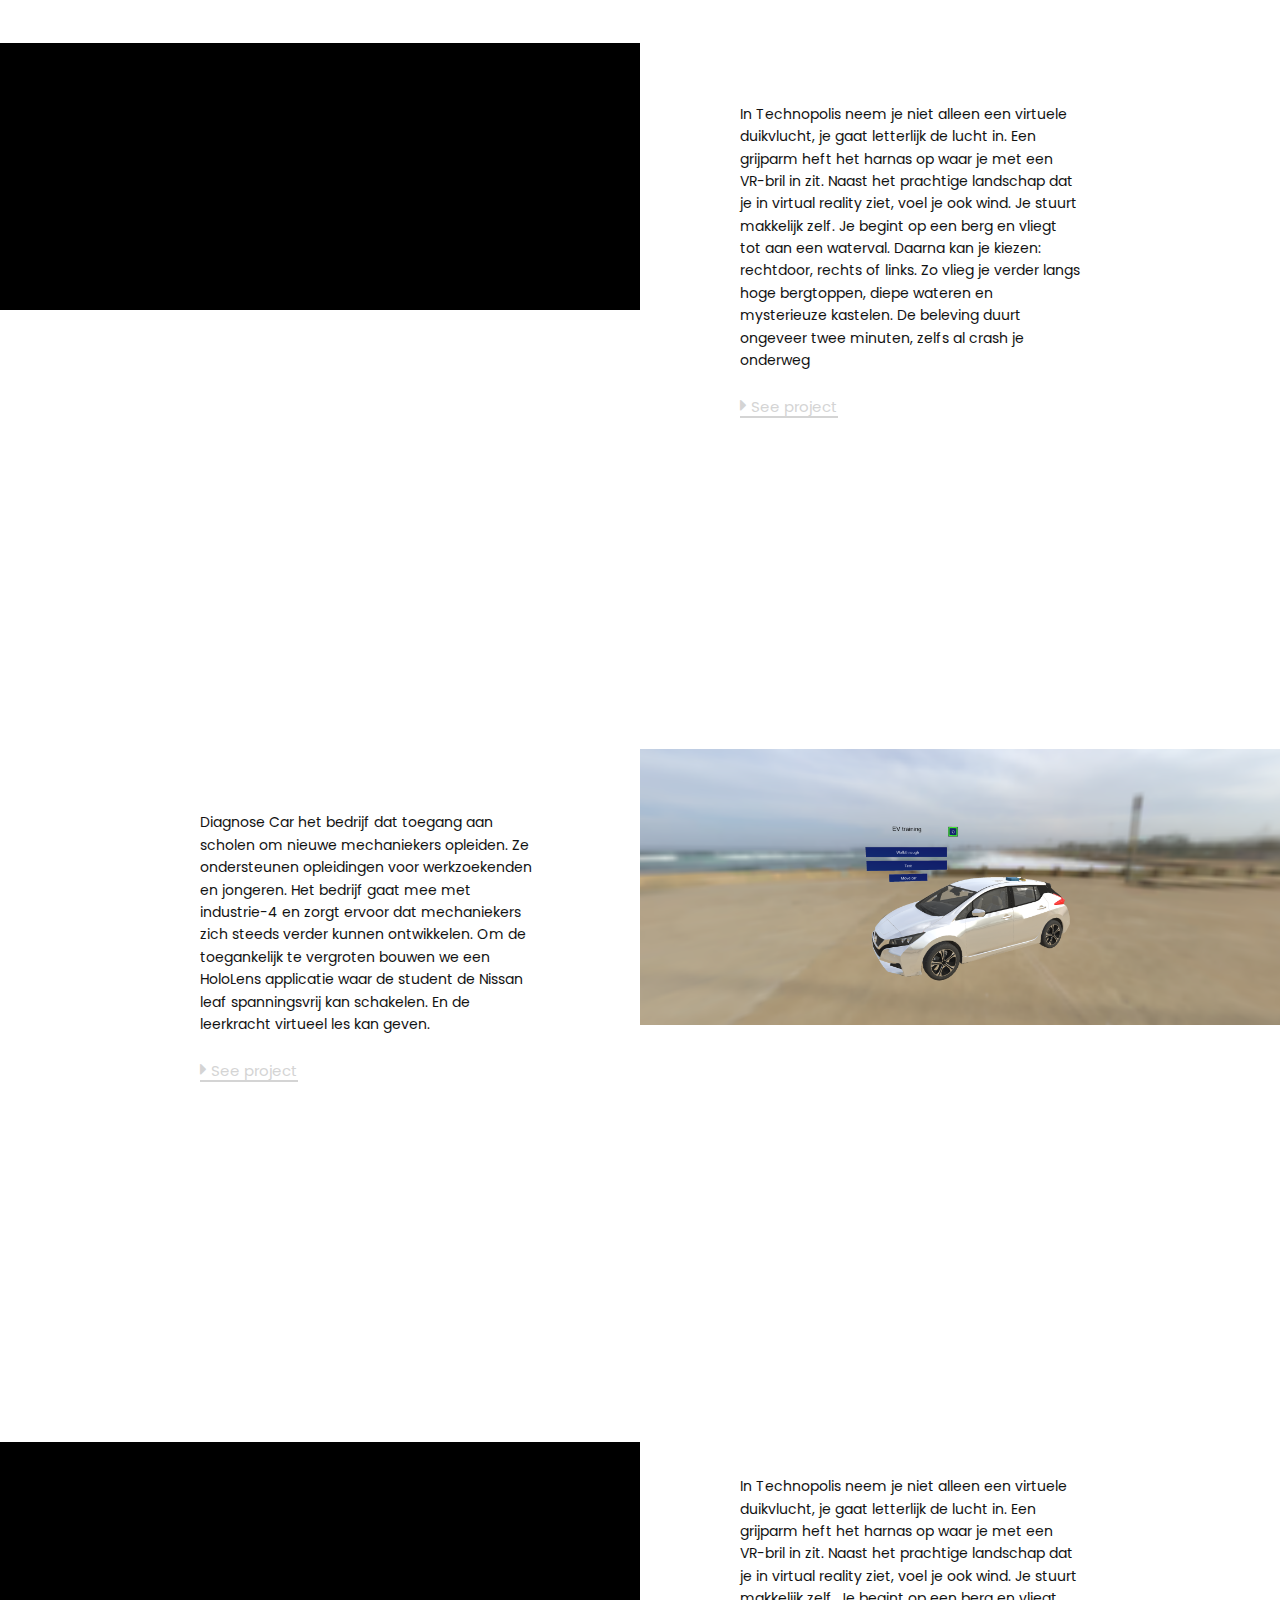
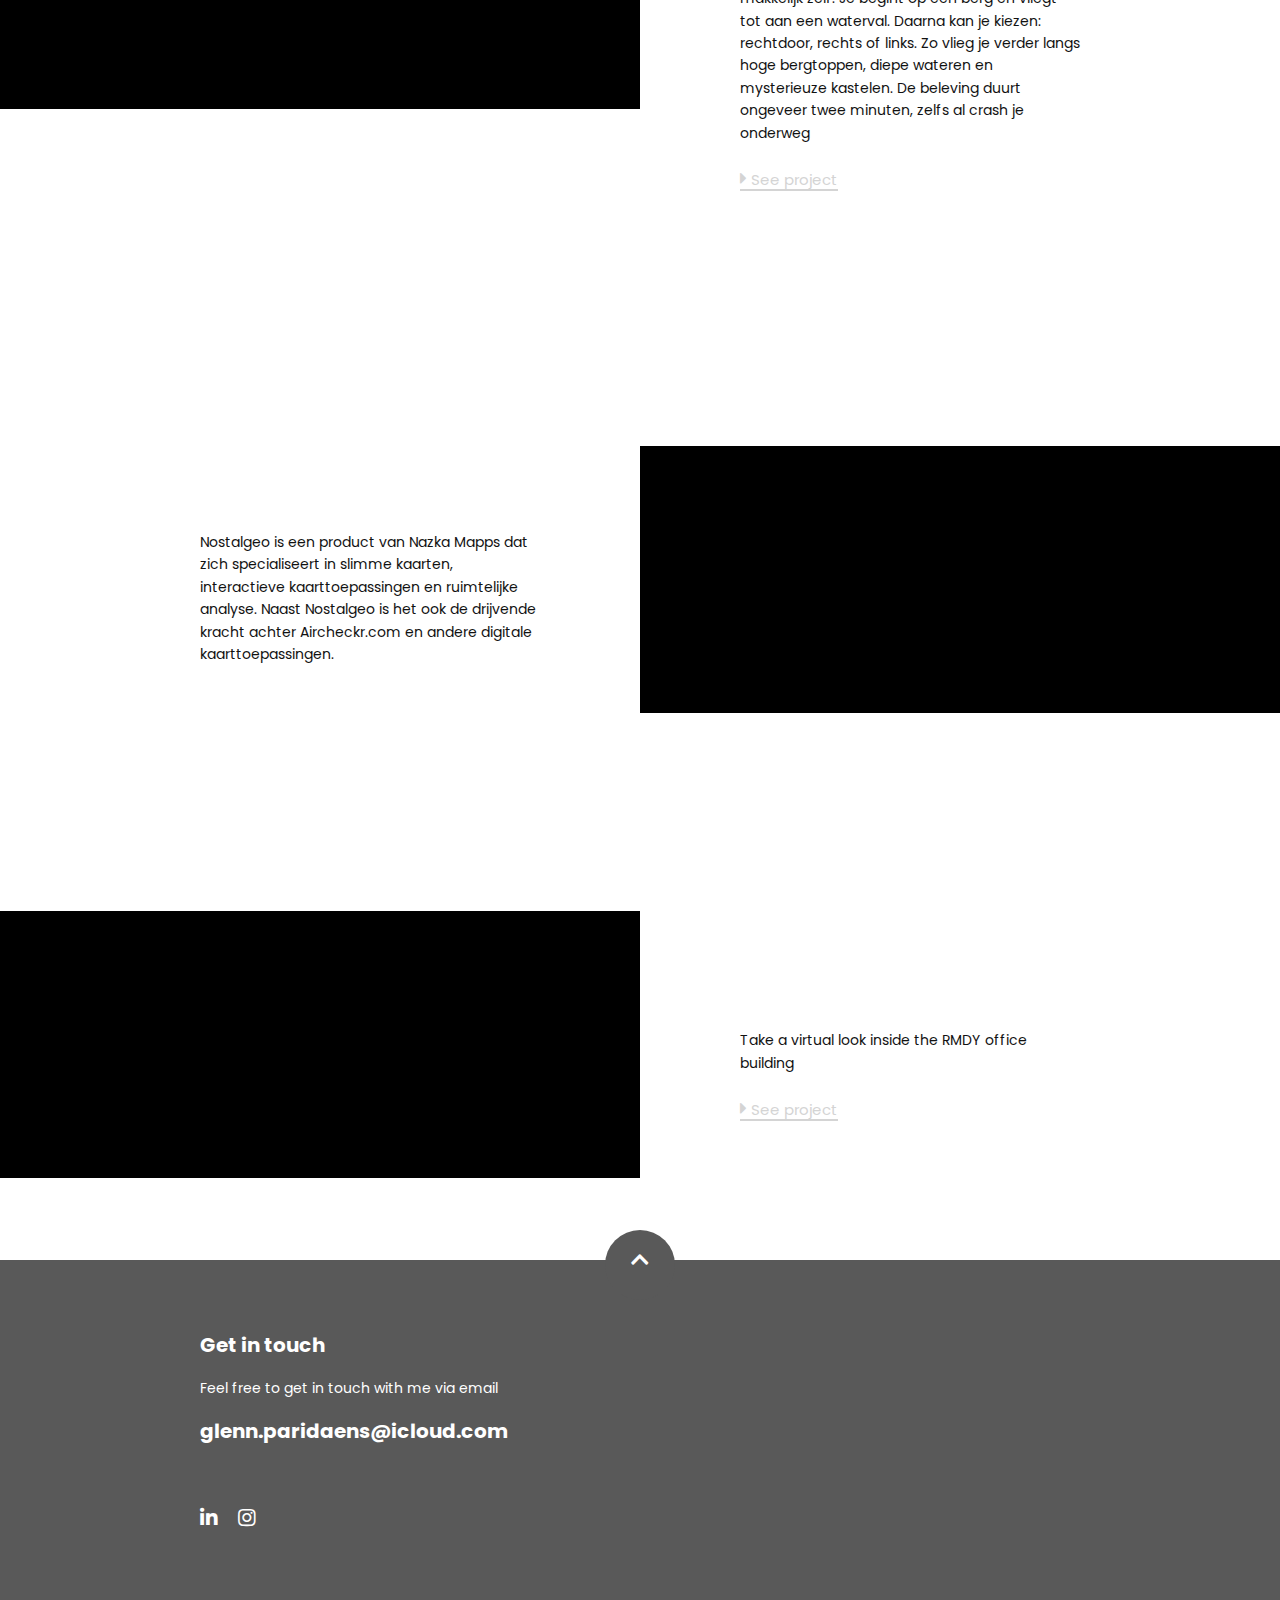
==== commit 871abaeb: "Added weekly challenges" ====
--- a/index.html
+++ b/index.html
@@ -162,6 +162,27 @@
             </div>
         </div>
     </section>
+
+    <section class="project">
+        <div class="project-info">
+            <div class="project-title animate-right global-headline padding-right padding-left-sm">
+                <h1 class="headline headline-dark">Design concepts</h1>
+            </div>
+            <div class="project-description animate-right padding-right padding-left-sm">
+                <p>
+                     Website concepten
+                </p>
+                <a href="./projects/Concepts/index.html" class="btn body-btn">
+                    <i class="fas fa-caret-right"></i>
+                    See project
+                </a>
+            </div>
+            <div class="project-img animate-left">
+                <img src="images/GoogleDrive concept.png" alt="Picture of " />
+            </div>
+        </div>
+    </section>
+
 
     <section class="project">
         <div class="project-info">
--- a/styles.css
+++ b/styles.css
@@ -225,6 +225,11 @@
   background-position-y: 50%;
 }
 
+#concepten .hero {
+  background: url("./images/GoogleDrive\ concept.png") center no-repeat;
+  background-position-y: 50%;
+}
+
 
 
 
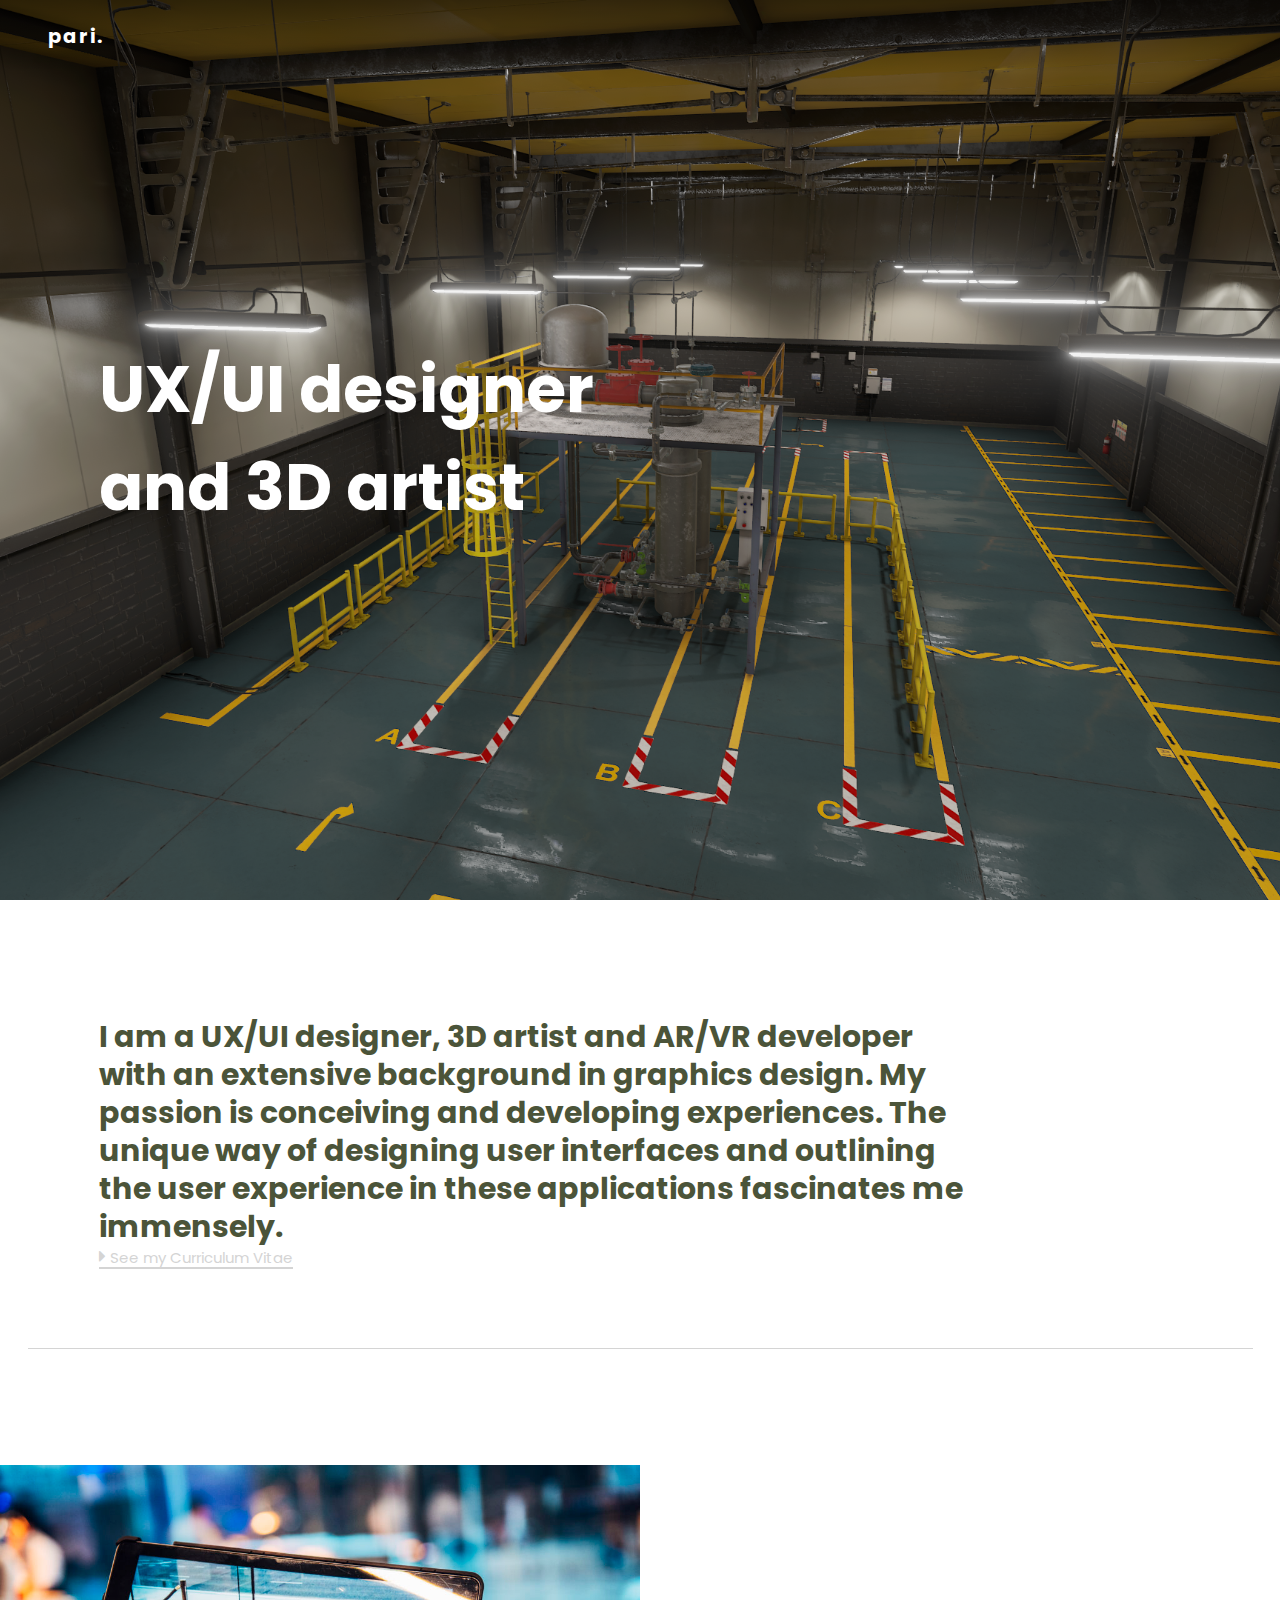
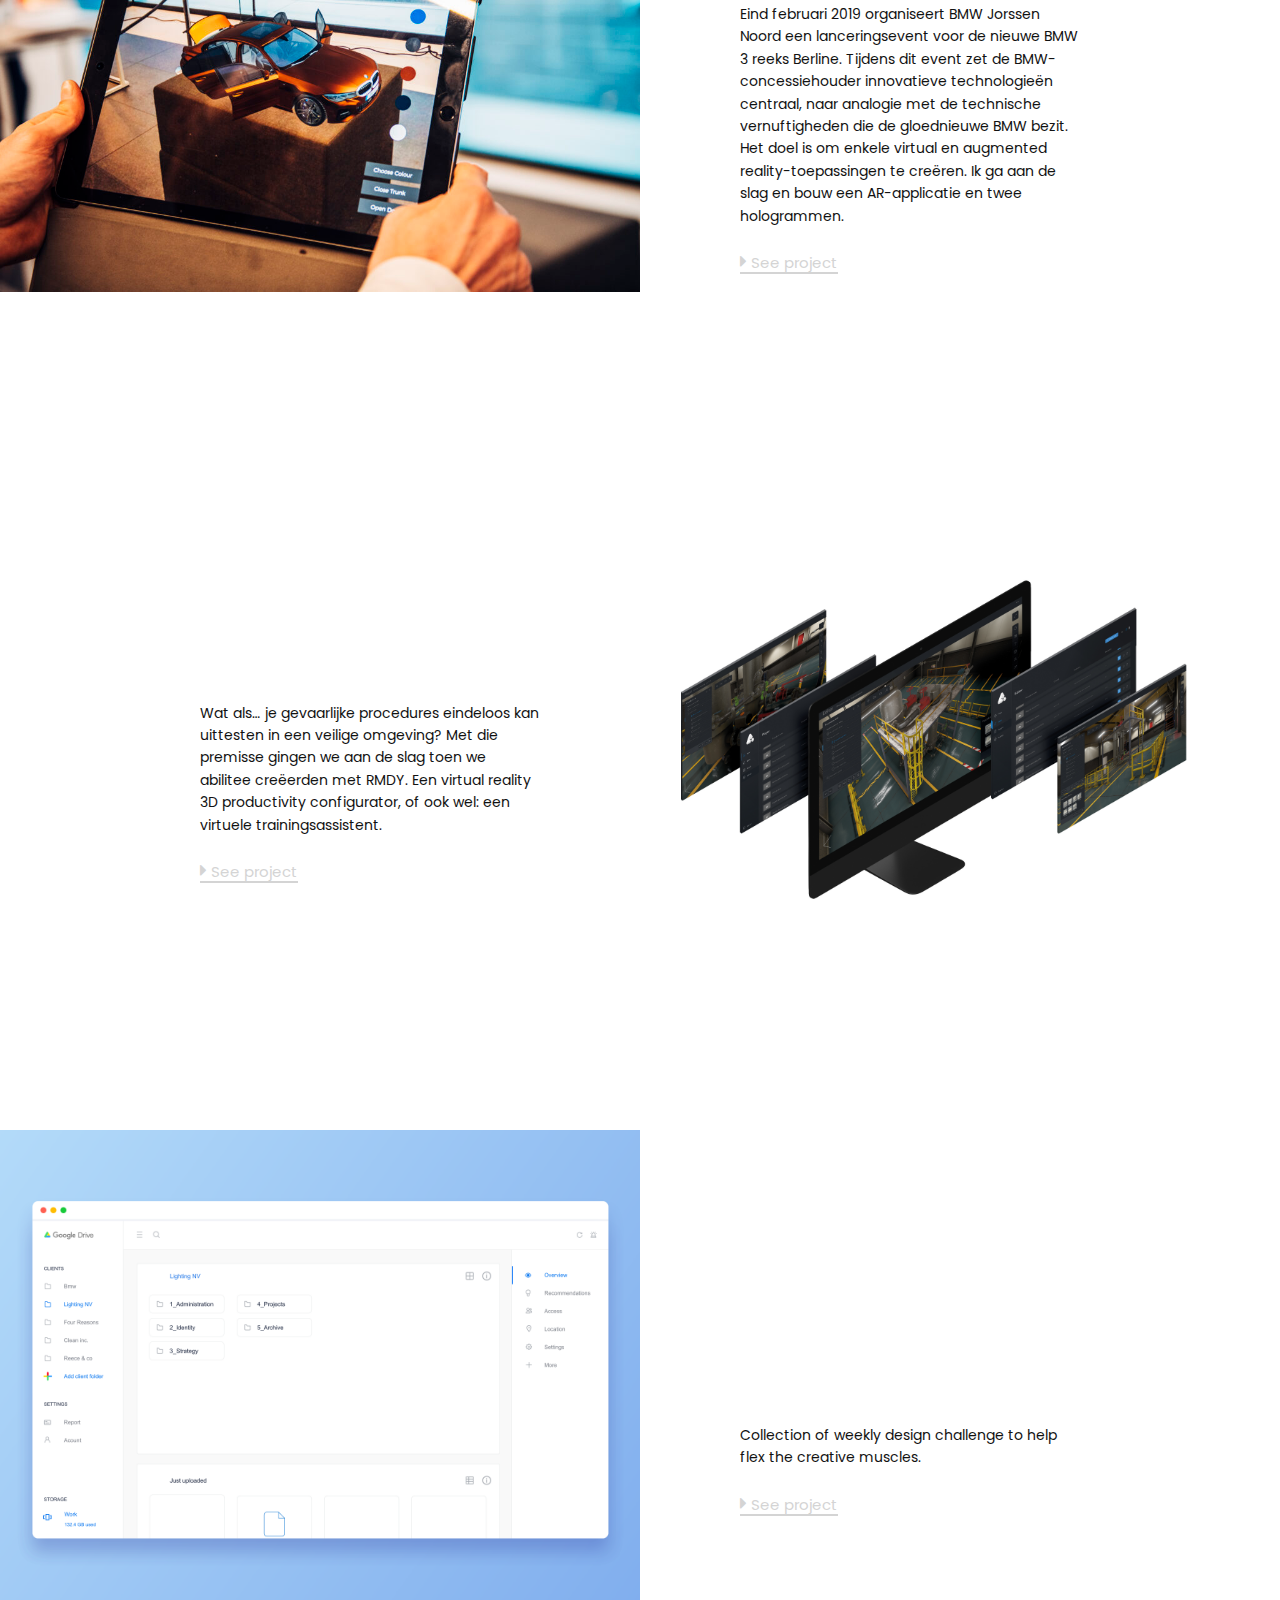
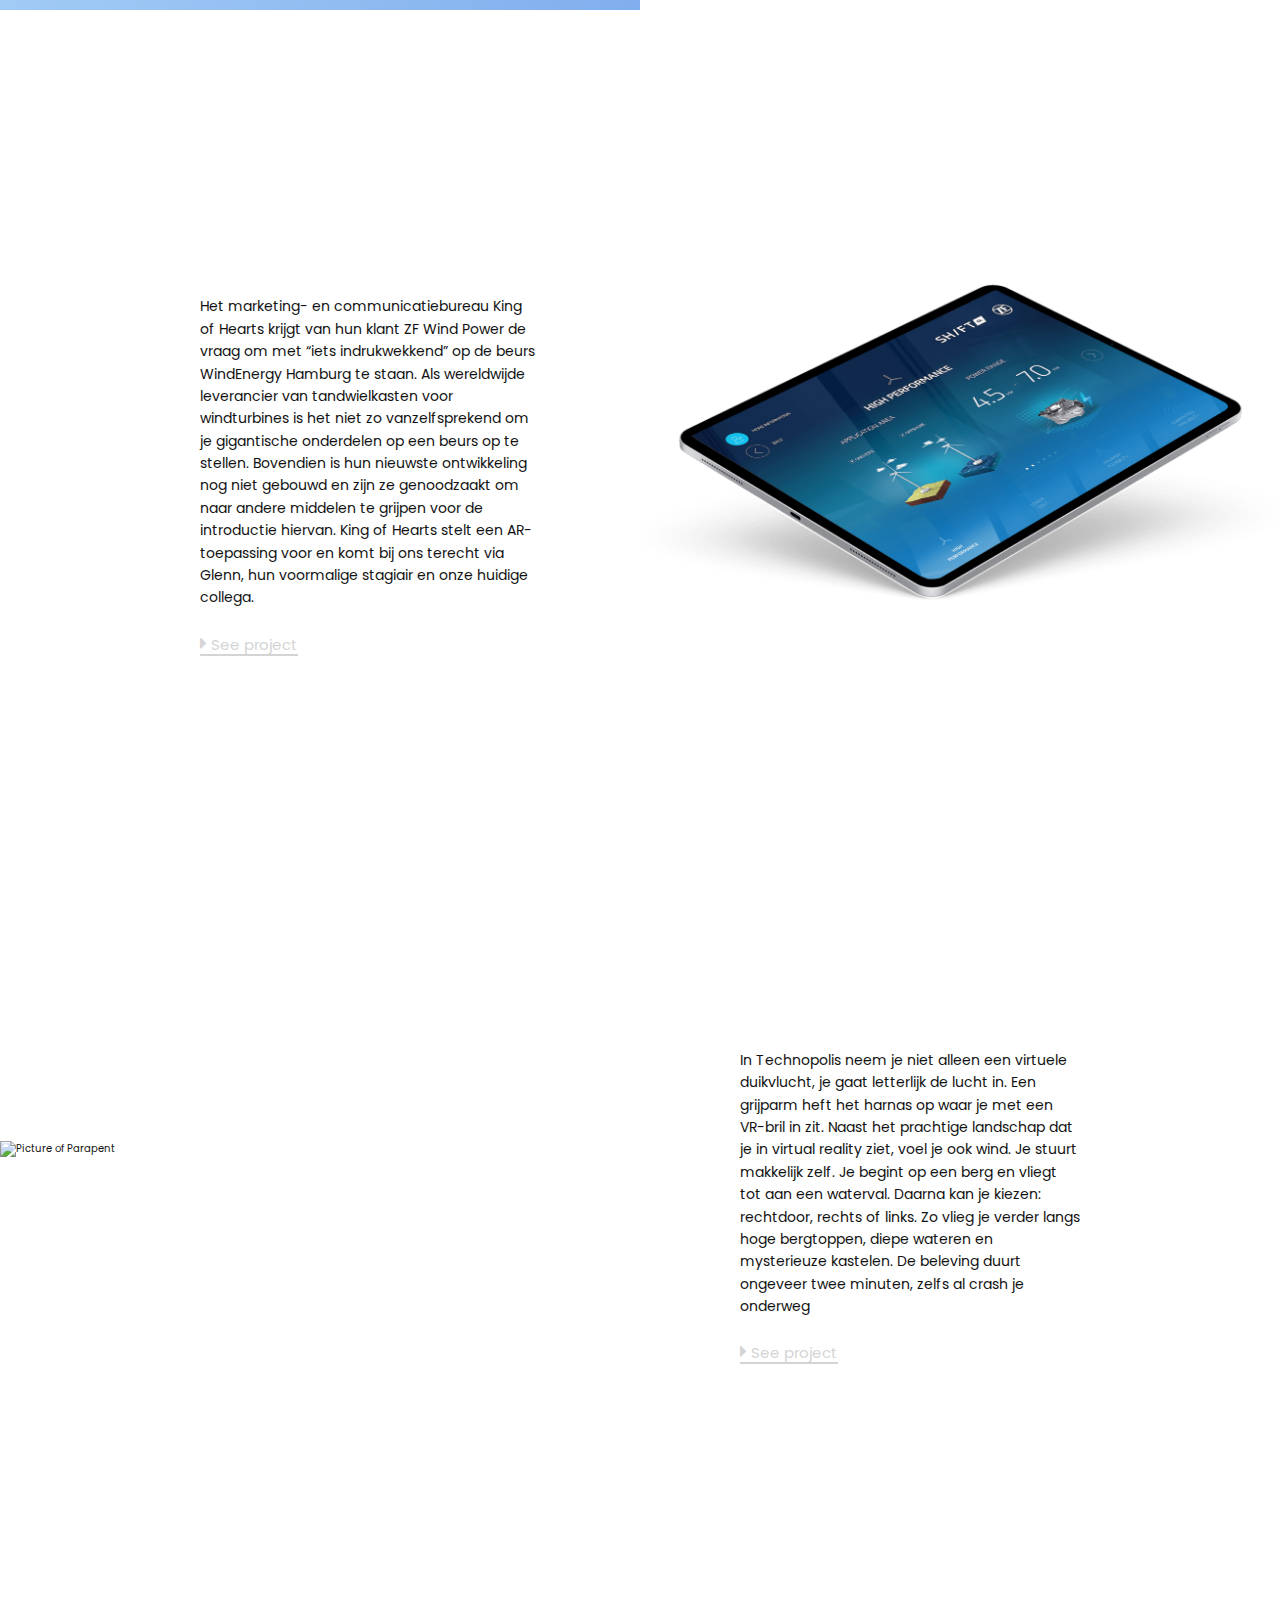
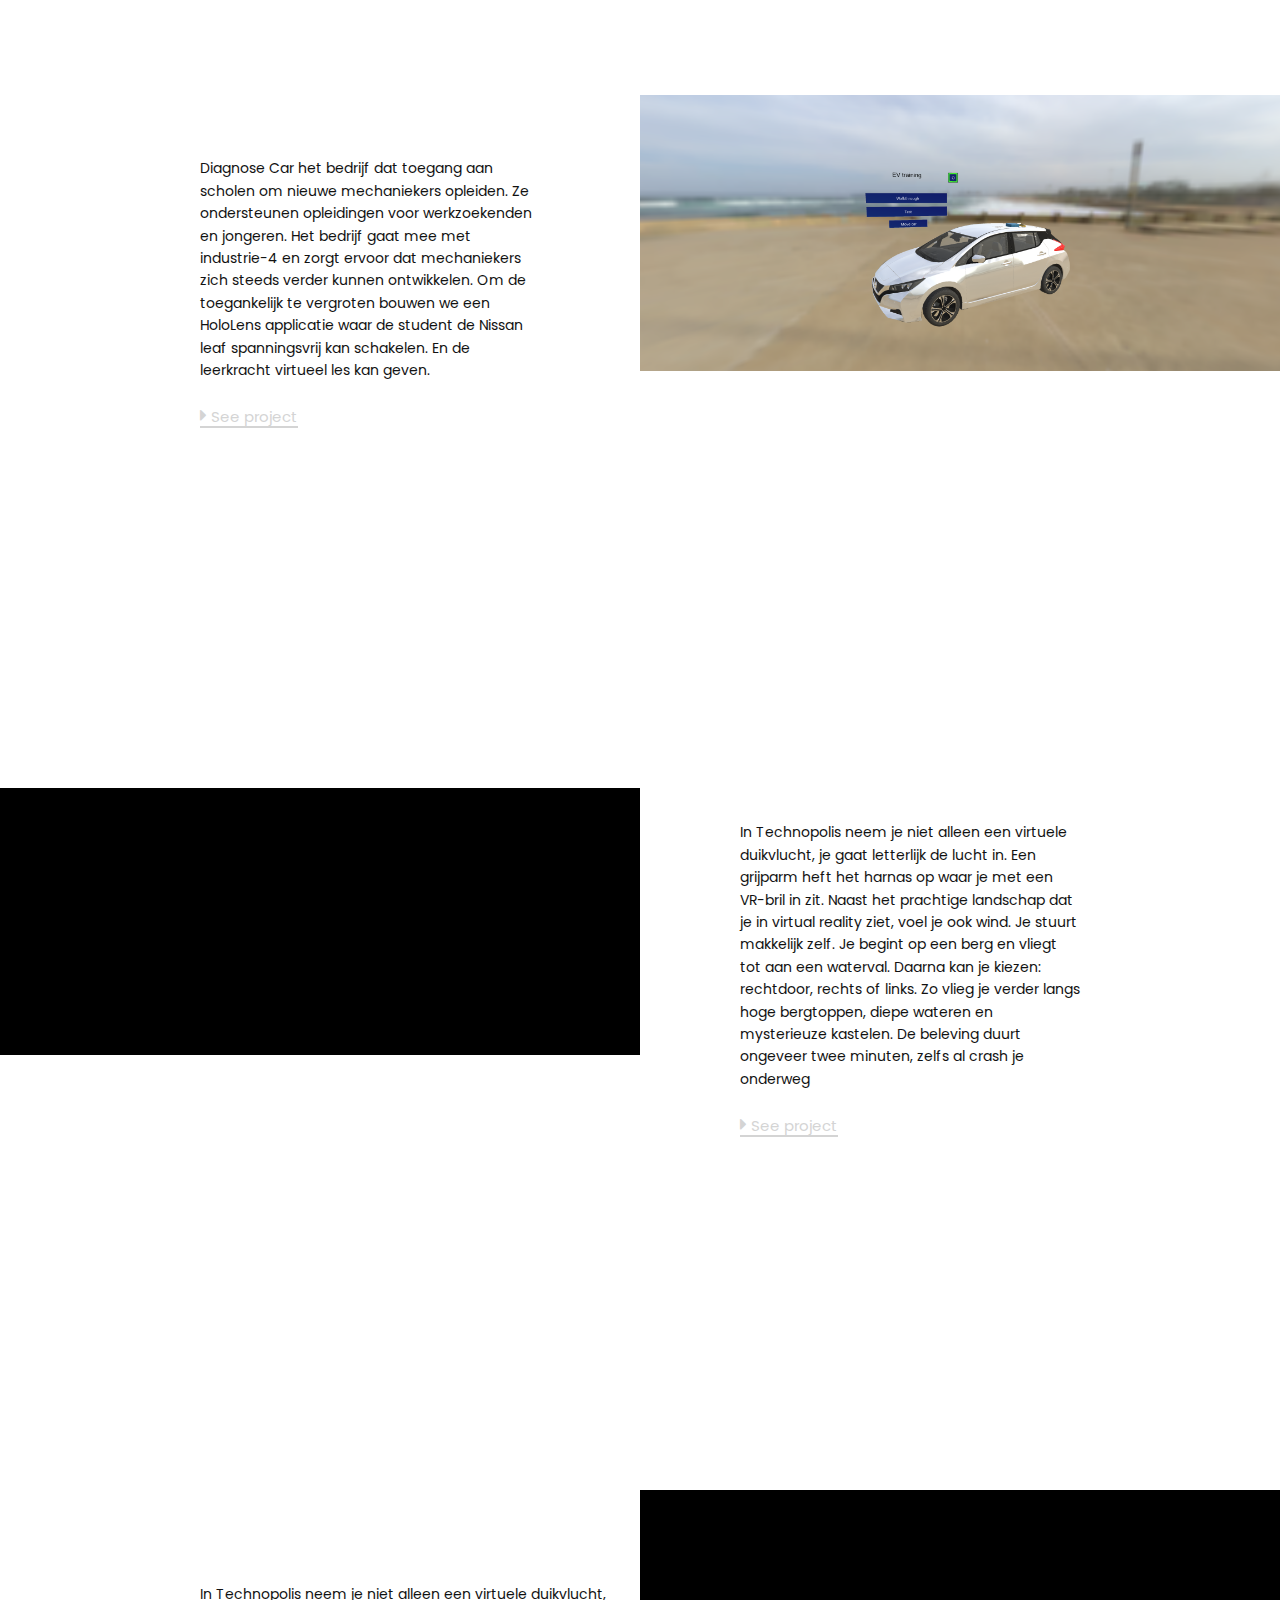
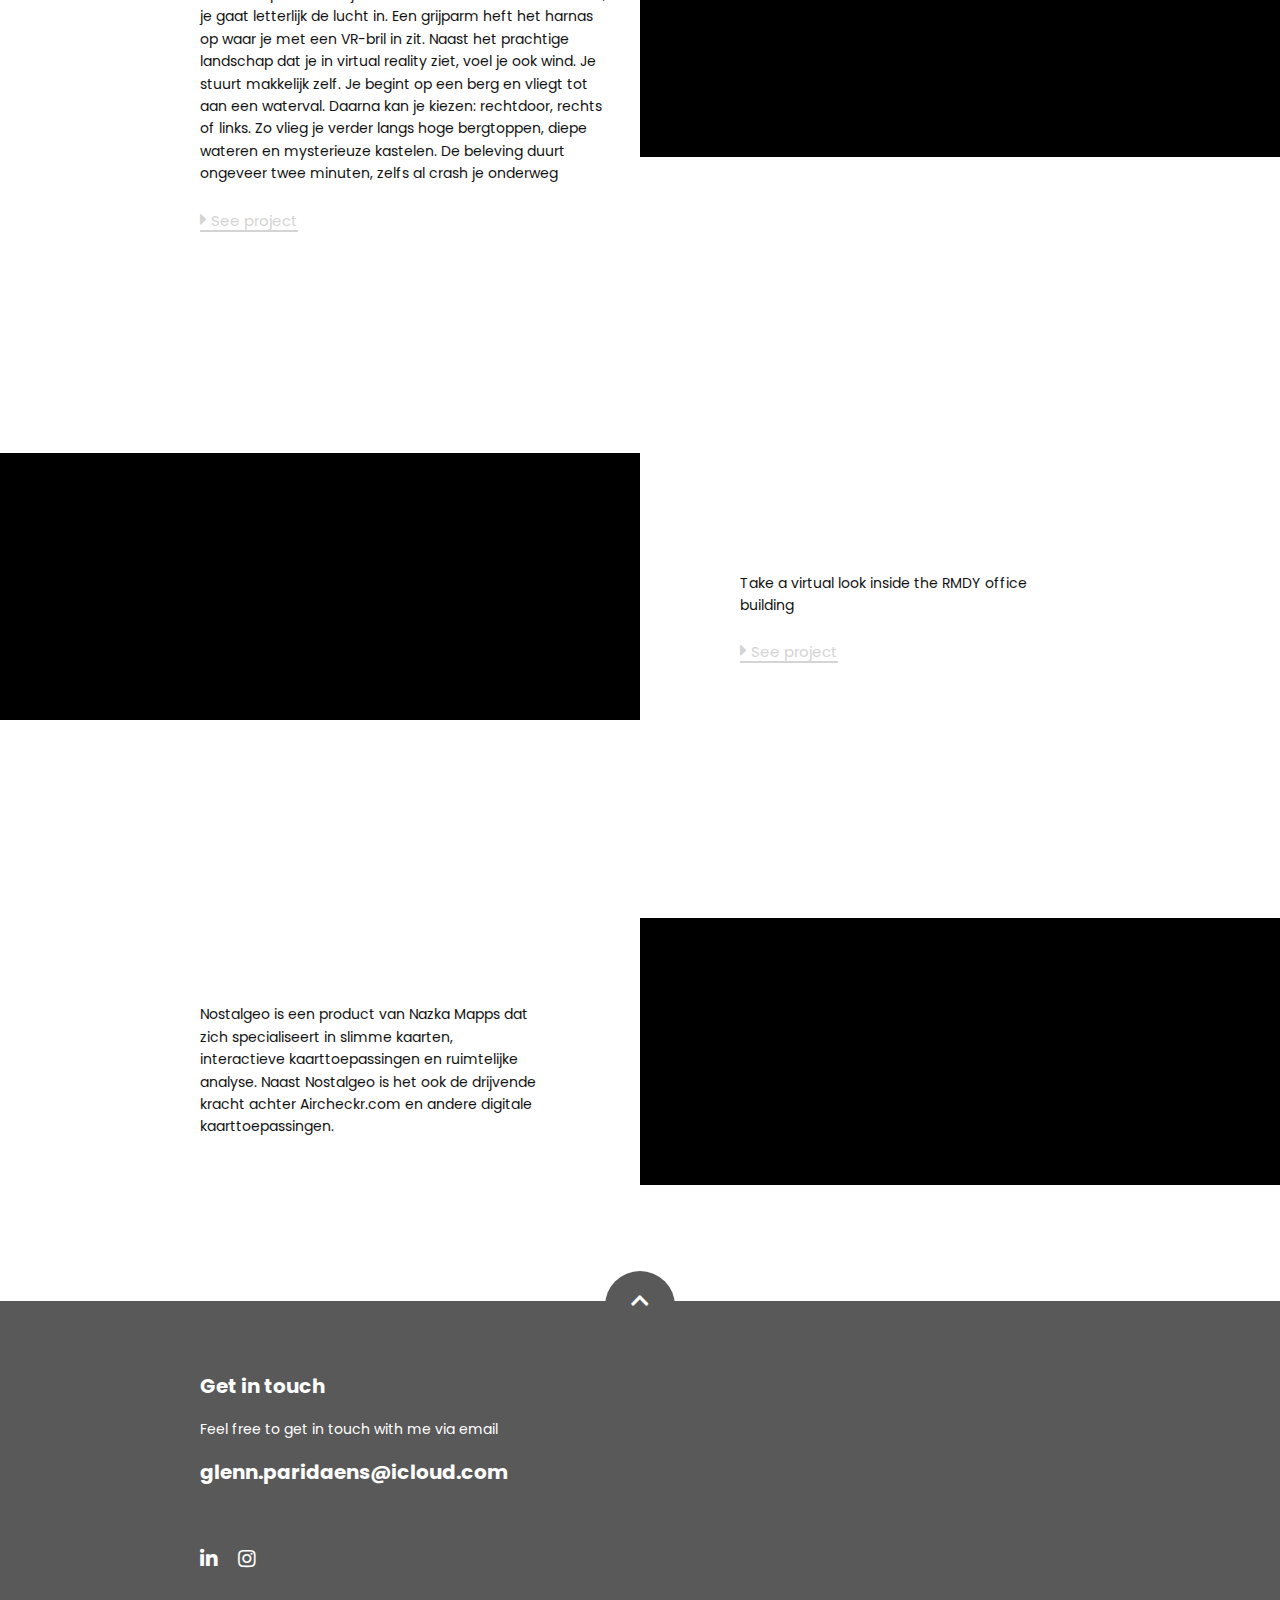
==== commit 2120ef43: "move projects" ====
--- a/index.html
+++ b/index.html
@@ -28,7 +28,7 @@
 
     <section class="hero" id="hero">
         <div class="container">
-            <h1 class="title">3D artist and UX/UI designer</h1>
+            <h1 class="title">UX/UI designer and 3D artist</h1>
 
             <div class="headline-description">
                 <div class="single-animation">
@@ -45,7 +45,7 @@
     <section class="global-headline animate-top">
         <div class="container">
             <h2 class="introduction">
-                I am a 3D artist and AR/VR designer with an extensive background in
+                I am a UX/UI designer, 3D artist and AR/VR developer with an extensive background in
                 graphics design. My passion is conceiving and developing experiences.
                 The unique way of designing user interfaces and outlining the user
                 experience in these applications fascinates me immensely.
@@ -158,7 +158,7 @@
                 </a>
             </div>
             <div class="project-img animate-right">
-                <img src="images/Abilitee.png" alt="Our Story" />
+                <img src="images/MultipleScreens.jpg" alt="Our Story" />
             </div>
         </div>
     </section>
@@ -166,11 +166,11 @@
     <section class="project">
         <div class="project-info">
             <div class="project-title animate-right global-headline padding-right padding-left-sm">
-                <h1 class="headline headline-dark">Design concepts</h1>
+                <h1 class="headline headline-dark">Weekly design warm-up</h1>
             </div>
             <div class="project-description animate-right padding-right padding-left-sm">
                 <p>
-                     Website concepten
+                    Collection of weekly design challenge to help flex the creative muscles.
                 </p>
                 <a href="./projects/Concepts/index.html" class="btn body-btn">
                     <i class="fas fa-caret-right"></i>
@@ -179,6 +179,28 @@
             </div>
             <div class="project-img animate-left">
                 <img src="images/GoogleDrive concept.png" alt="Picture of " />
+            </div>
+        </div>
+    </section>
+
+
+
+    <section class="project">
+        <div class="project-info alt">
+            <div class="project-title animate-left global-headline padding-left padding-right-sm">
+                <h1 class="headline headline-dark">Windturbine ZF</h1>
+            </div>
+            <div class="project-description animate-left padding-left padding-right-sm">
+                <p>
+                    Het marketing- en communicatiebureau King of Hearts krijgt van hun klant ZF Wind Power de vraag om met “iets indrukwekkend” op de beurs WindEnergy Hamburg te staan. Als wereldwijde leverancier van tandwielkasten voor windturbines is het niet zo vanzelfsprekend om je gigantische onderdelen op een beurs op te stellen. Bovendien is hun nieuwste ontwikkeling nog niet gebouwd en zijn ze genoodzaakt om naar andere middelen te grijpen voor de introductie hiervan. King of Hearts stelt een AR-toepassing voor en komt bij ons terecht via Glenn, hun voormalige stagiair en onze huidige collega.
+                </p>
+                <a href="./projects/ZF/index.html" class="btn body-btn">
+                    <i class="fas fa-caret-right"></i>
+                    See project
+                </a>
+            </div>
+            <div class="project-img animate-right">
+                <img src="images/Koh-tablet.png" alt="Our Story" />
             </div>
         </div>
     </section>
@@ -204,48 +226,7 @@
         </div>
     </section>
 
-
-    <section class="project">
-        <div class="project-info alt">
-            <div class="project-title animate-left global-headline padding-left padding-right-sm">
-                <h1 class="headline headline-dark">Windturbine ZF</h1>
-            </div>
-            <div class="project-description animate-left padding-left padding-right-sm">
-                <p>
-                    Het marketing- en communicatiebureau King of Hearts krijgt van hun klant ZF Wind Power de vraag om met “iets indrukwekkend” op de beurs WindEnergy Hamburg te staan. Als wereldwijde leverancier van tandwielkasten voor windturbines is het niet zo vanzelfsprekend om je gigantische onderdelen op een beurs op te stellen. Bovendien is hun nieuwste ontwikkeling nog niet gebouwd en zijn ze genoodzaakt om naar andere middelen te grijpen voor de introductie hiervan. King of Hearts stelt een AR-toepassing voor en komt bij ons terecht via Glenn, hun voormalige stagiair en onze huidige collega.
-                </p>
-                <a href="./projects/ZF/index.html" class="btn body-btn">
-                    <i class="fas fa-caret-right"></i>
-                    See project
-                </a>
-            </div>
-            <div class="project-img animate-right">
-                <img src="images/Koh-tablet.png" alt="Our Story" />
-            </div>
-        </div>
-    </section>
-
-    <section class="project">
-        <div class="project-info">
-            <div class="project-title animate-right global-headline padding-right padding-left-sm">
-                <h1 class="headline headline-dark">Supernova Galaxy shooter AR/VR multiplayer</h1>
-            </div>
-            <div class="project-description animate-right padding-right padding-left-sm">
-                <p>
-                    In Technopolis neem je niet alleen een virtuele duikvlucht, je gaat letterlijk de lucht in. Een grijparm heft het harnas op waar je met een VR-bril in zit. Naast het prachtige landschap dat je in virtual reality ziet, voel je ook wind. Je stuurt makkelijk zelf. Je begint op een berg en vliegt tot aan een waterval. Daarna kan je kiezen: rechtdoor, rechts of links. Zo vlieg je verder langs hoge bergtoppen, diepe wateren en mysterieuze kastelen. De beleving duurt ongeveer twee minuten, zelfs al crash je onderweg
-                </p>
-                <a href="./projects/Technopolis/index.html" class="btn body-btn">
-                    <i class="fas fa-caret-right"></i>
-                    See project
-                </a>
-            </div>
-            <div class="embed-container project-img animate-left">
-                <iframe src="https://player.vimeo.com/video/294163053" width="100%" height="100%" frameborder="0"
-                allow="autoplay; fullscreen" allowfullscreen></iframe>
-            </div>
-        </div>
-    </section>
-
+  
 
     <section class="project">
         <div class="project-info alt">
@@ -299,6 +280,49 @@
         </div>
     </section>
 
+    <section class="project">
+        <div class="project-info alt">
+            <div class="project-title animate-left global-headline padding-left padding-right-sm"> 
+                <h1 class="headline headline-dark">Supernova Galaxy shooter AR/VR multiplayer</h1>
+            </div>
+            <div class="project-description animate-left padding-left padding-left-sm">
+                <p>
+                    In Technopolis neem je niet alleen een virtuele duikvlucht, je gaat letterlijk de lucht in. Een grijparm heft het harnas op waar je met een VR-bril in zit. Naast het prachtige landschap dat je in virtual reality ziet, voel je ook wind. Je stuurt makkelijk zelf. Je begint op een berg en vliegt tot aan een waterval. Daarna kan je kiezen: rechtdoor, rechts of links. Zo vlieg je verder langs hoge bergtoppen, diepe wateren en mysterieuze kastelen. De beleving duurt ongeveer twee minuten, zelfs al crash je onderweg
+                </p>
+                <a href="./projects/Technopolis/index.html" class="btn body-btn">
+                    <i class="fas fa-caret-right"></i>
+                    See project
+                </a>
+            </div>
+            <div class="embed-container project-img animate-left">
+                <iframe src="https://player.vimeo.com/video/294163053" width="100%" height="100%" frameborder="0"
+                allow="autoplay; fullscreen" allowfullscreen></iframe>
+            </div>
+        </div>
+    </section>
+
+
+    <section class="project">
+        <div class="project-info">
+            <div class="project-title animate-right global-headline padding-right padding-left-sm">
+                <h1 class="headline headline-dark">Virtual office</h1>
+            </div>
+            <div class="project-description animate-right padding-right padding-left-sm">
+                <p>
+                    Take a virtual look inside the RMDY office building
+                </p>
+                <a href="./projects/Technopolis/index.html" class="btn body-btn">
+                    <i class="fas fa-caret-right"></i>
+                    See project
+                </a>
+            </div>
+            <div class="embed-container project-img animate-left">
+                <iframe src="https://player.vimeo.com/video/244617325" width="100%" height="100%" frameborder="0"
+                allow="autoplay; fullscreen" allowfullscreen></iframe>
+            </div>
+        </div>
+    </section>
+
 
     <section class="project">
         <div class="project-info alt">
@@ -321,26 +345,6 @@
     </section>
 
 
-    <section class="project">
-        <div class="project-info">
-            <div class="project-title animate-right global-headline padding-right padding-left-sm">
-                <h1 class="headline headline-dark">Virtual office</h1>
-            </div>
-            <div class="project-description animate-right padding-right padding-left-sm">
-                <p>
-                    Take a virtual look inside the RMDY office building
-                </p>
-                <a href="./projects/Technopolis/index.html" class="btn body-btn">
-                    <i class="fas fa-caret-right"></i>
-                    See project
-                </a>
-            </div>
-            <div class="embed-container project-img animate-left">
-                <iframe src="https://player.vimeo.com/video/244617325" width="100%" height="100%" frameborder="0"
-                allow="autoplay; fullscreen" allowfullscreen></iframe>
-            </div>
-        </div>
-    </section>
 
 
    <!--
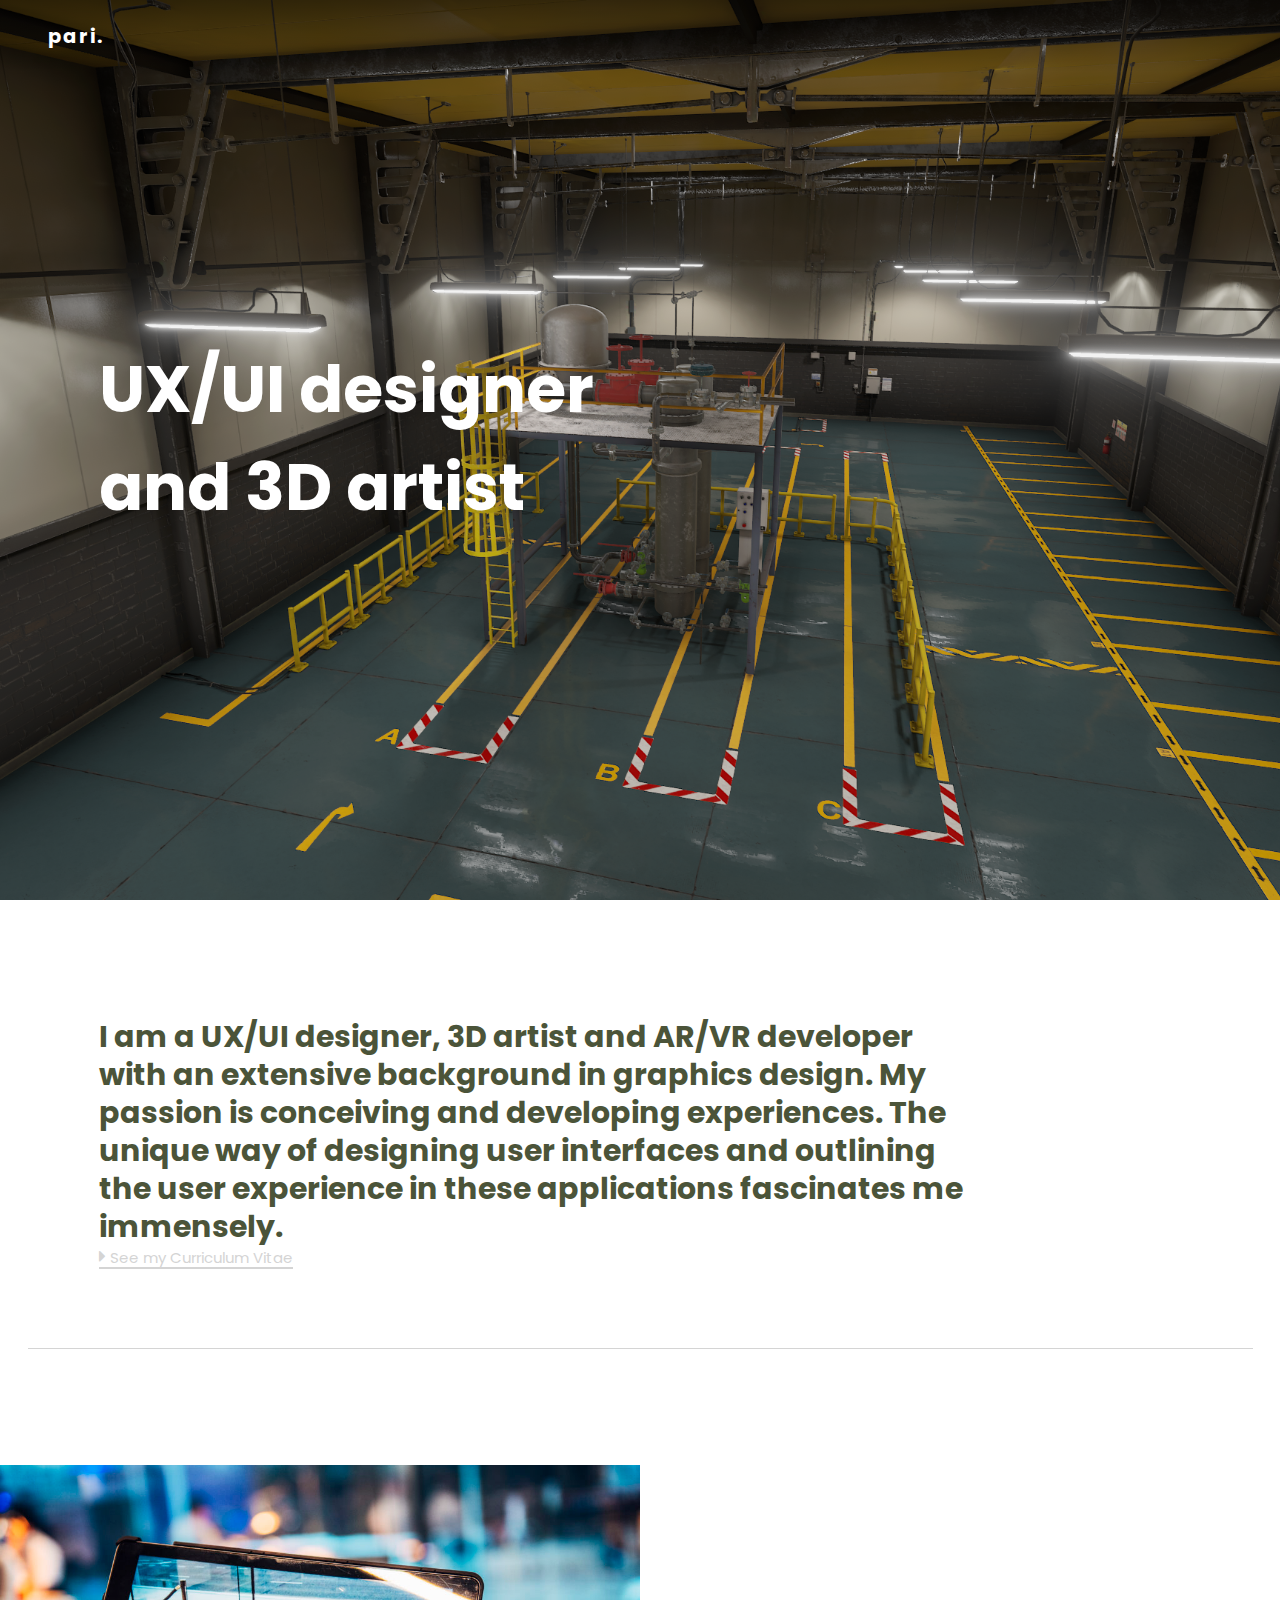
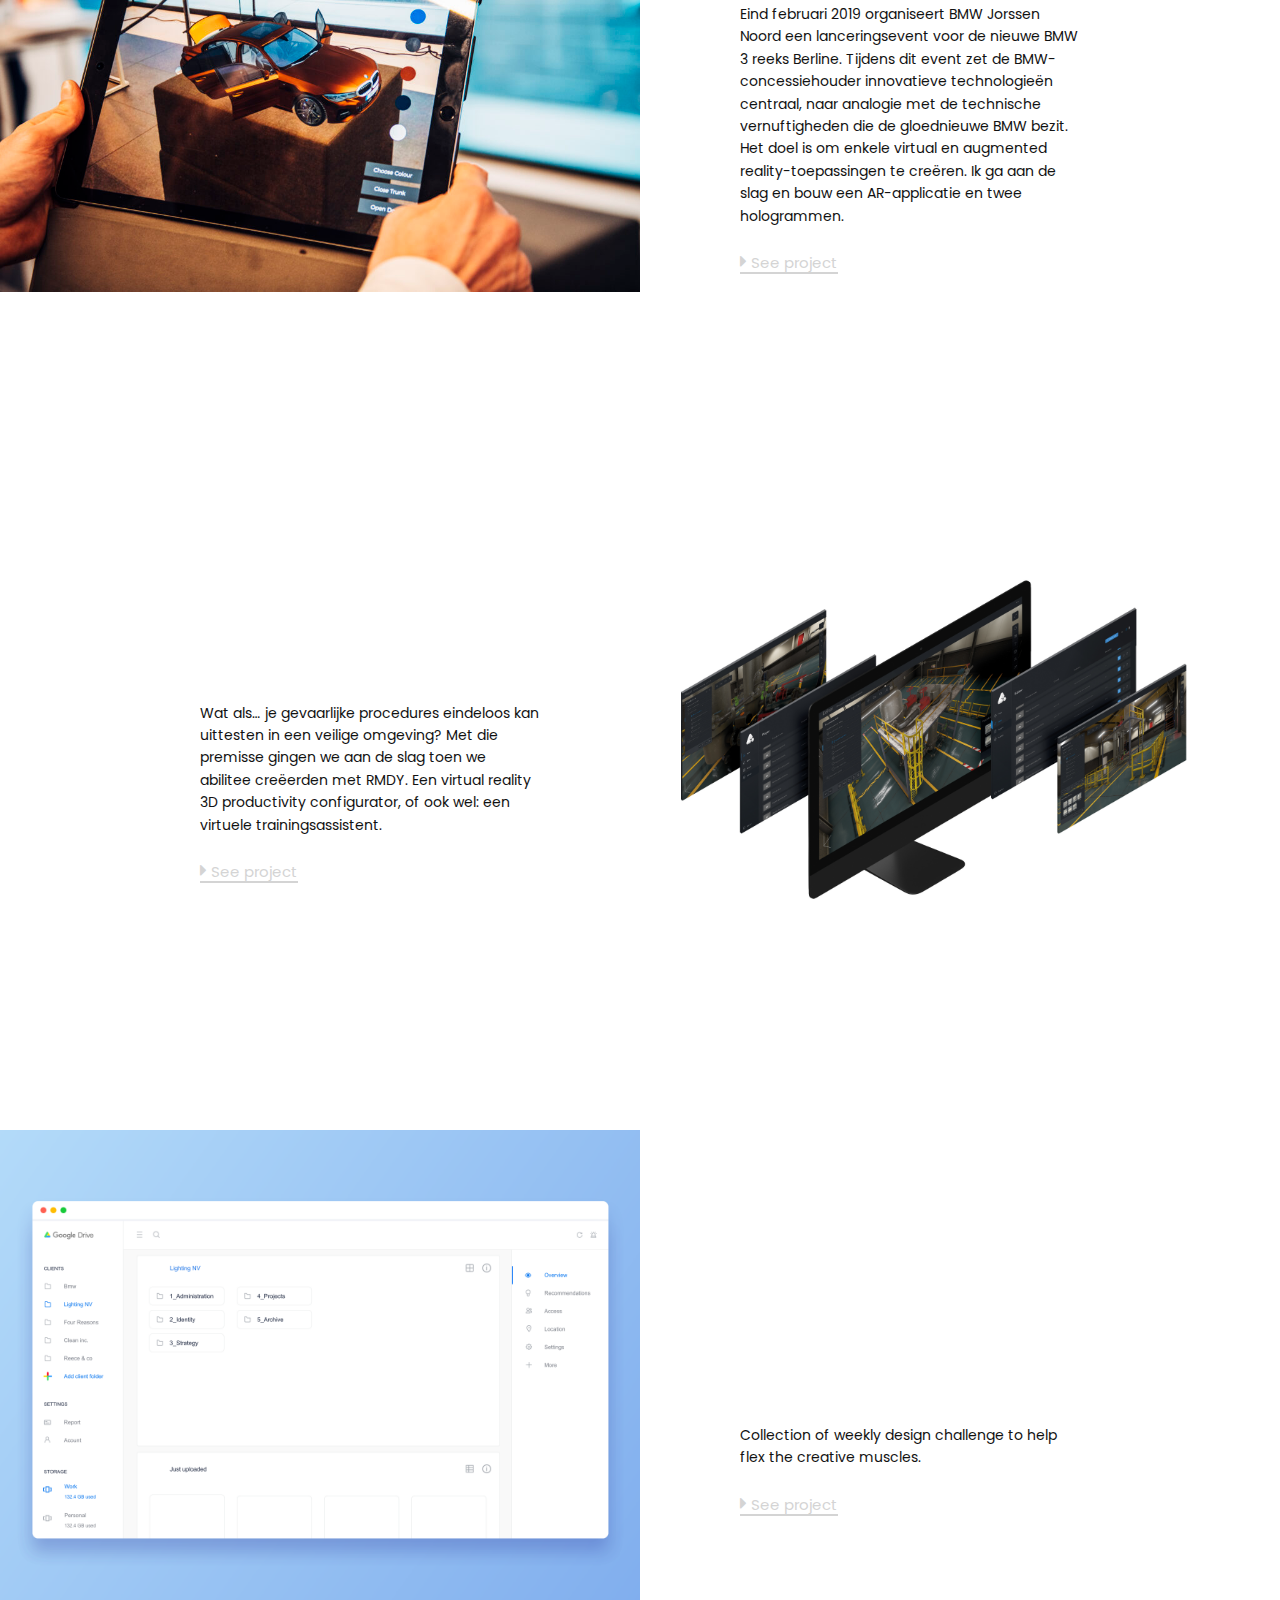
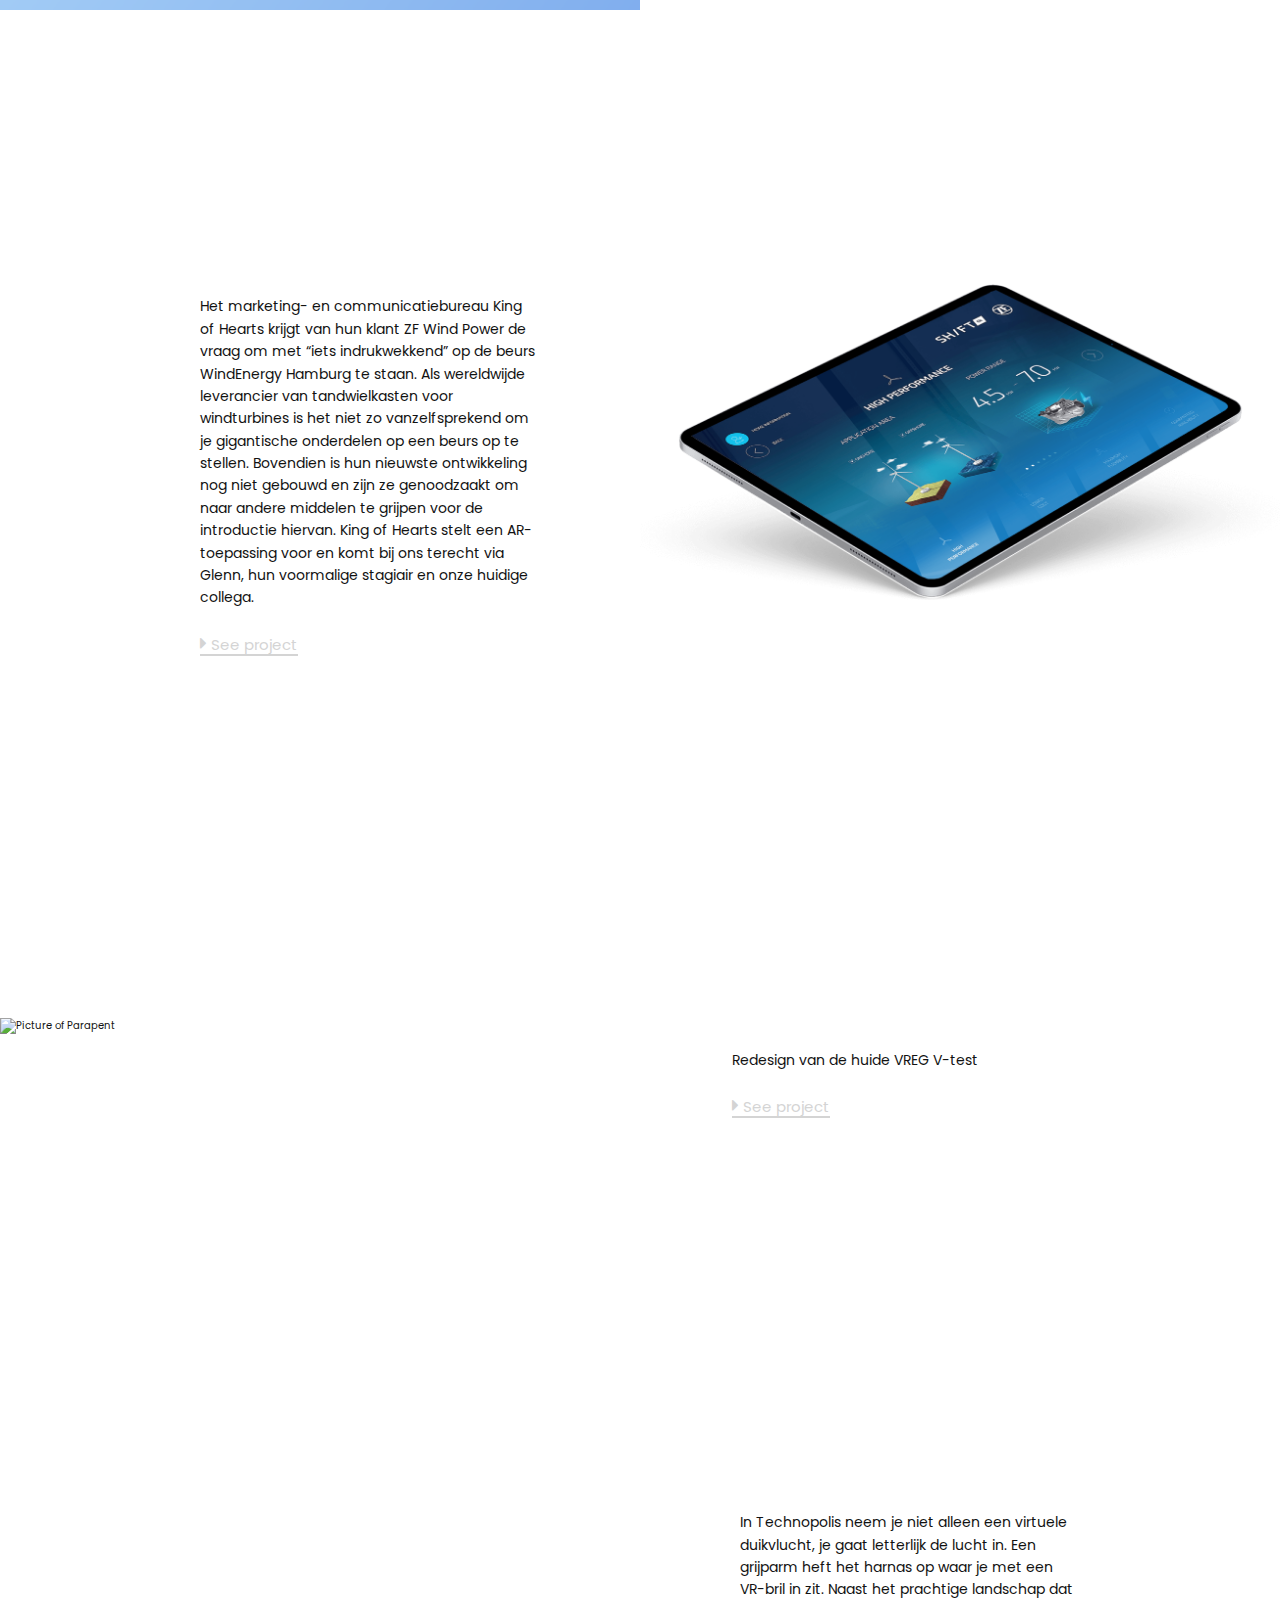
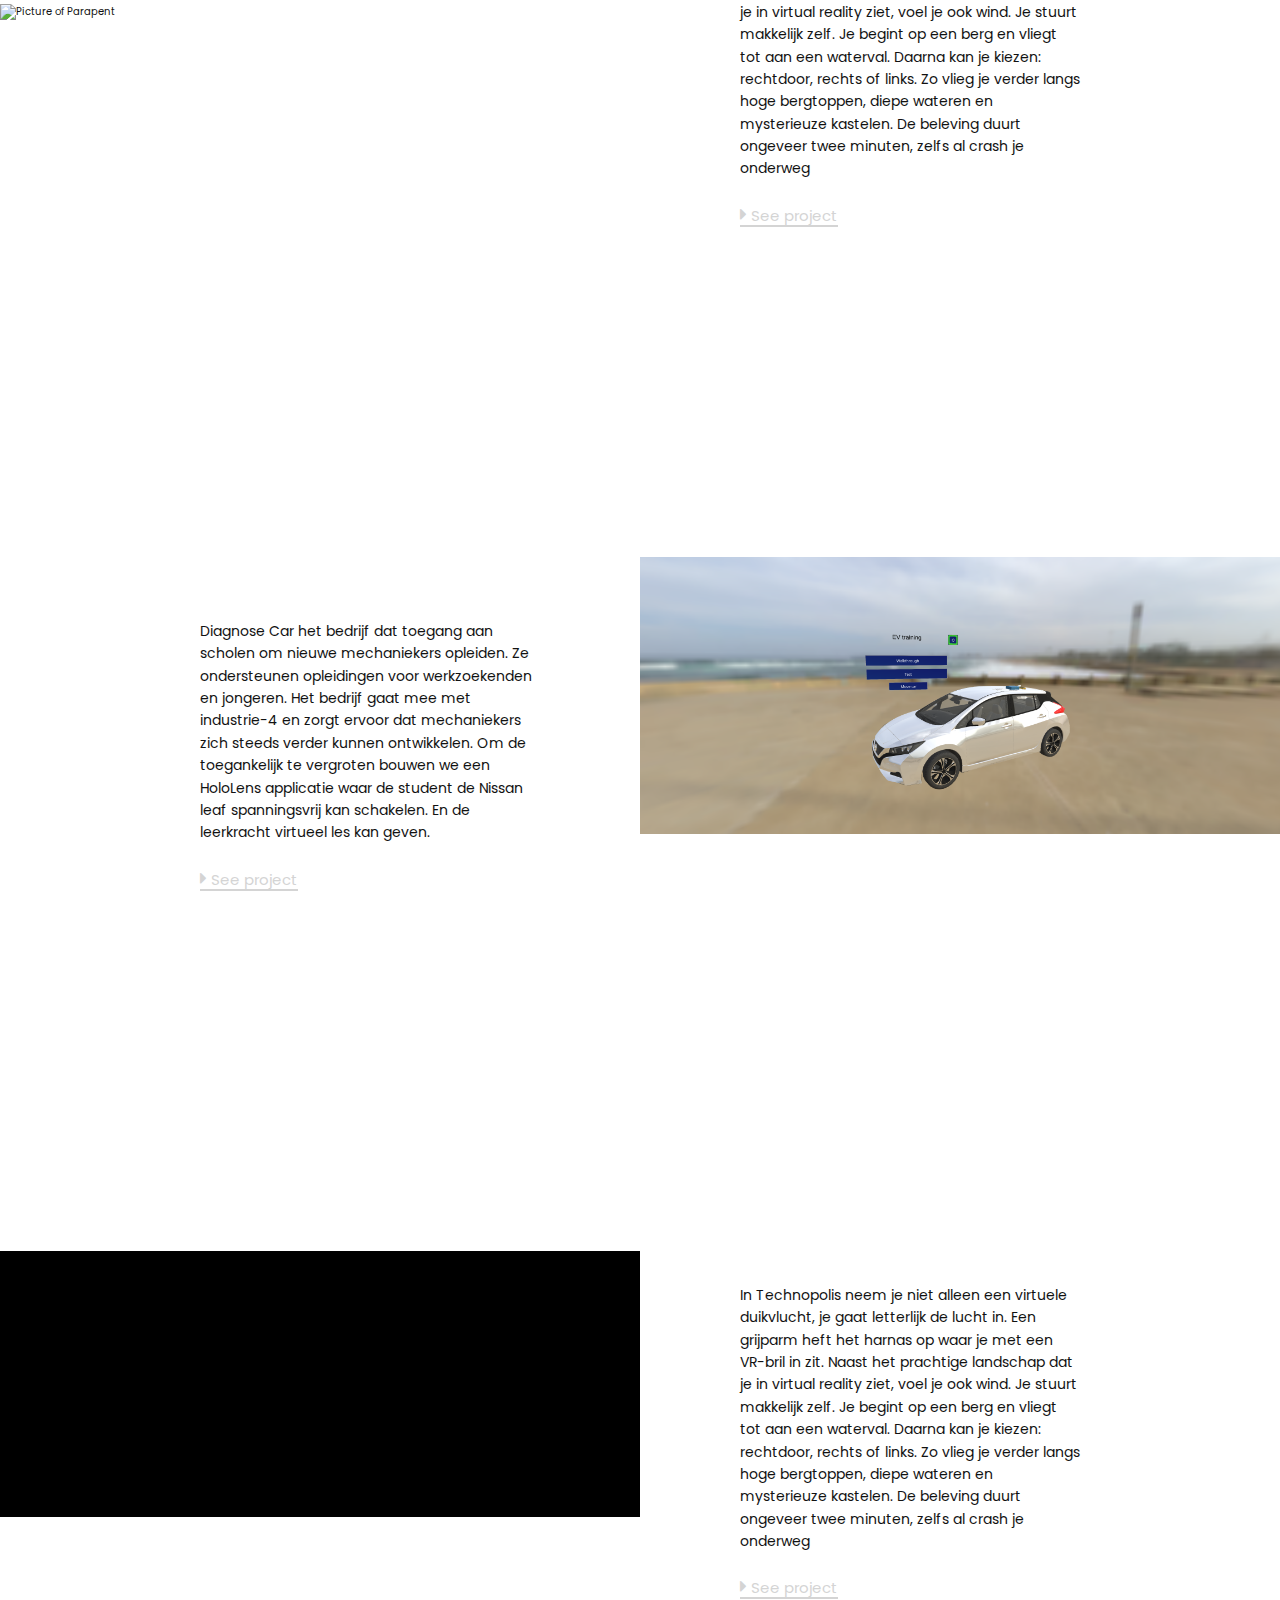
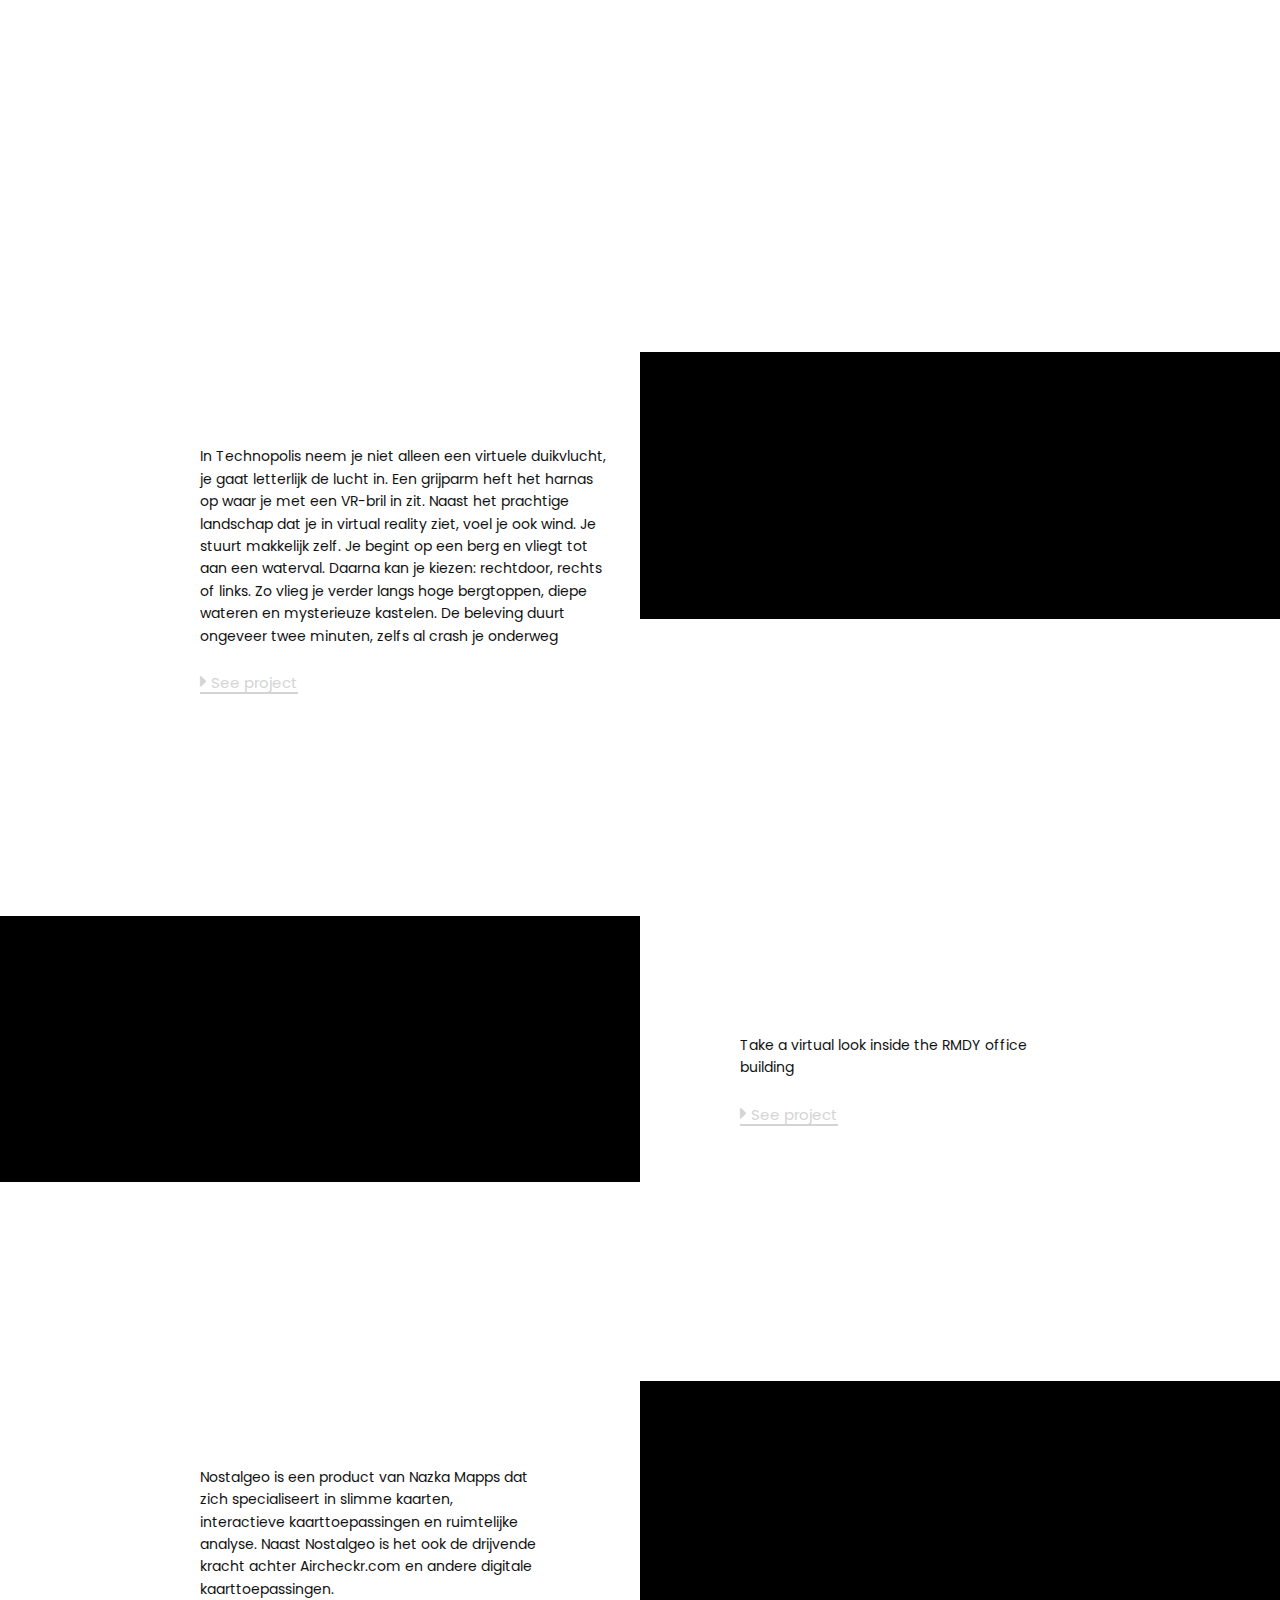
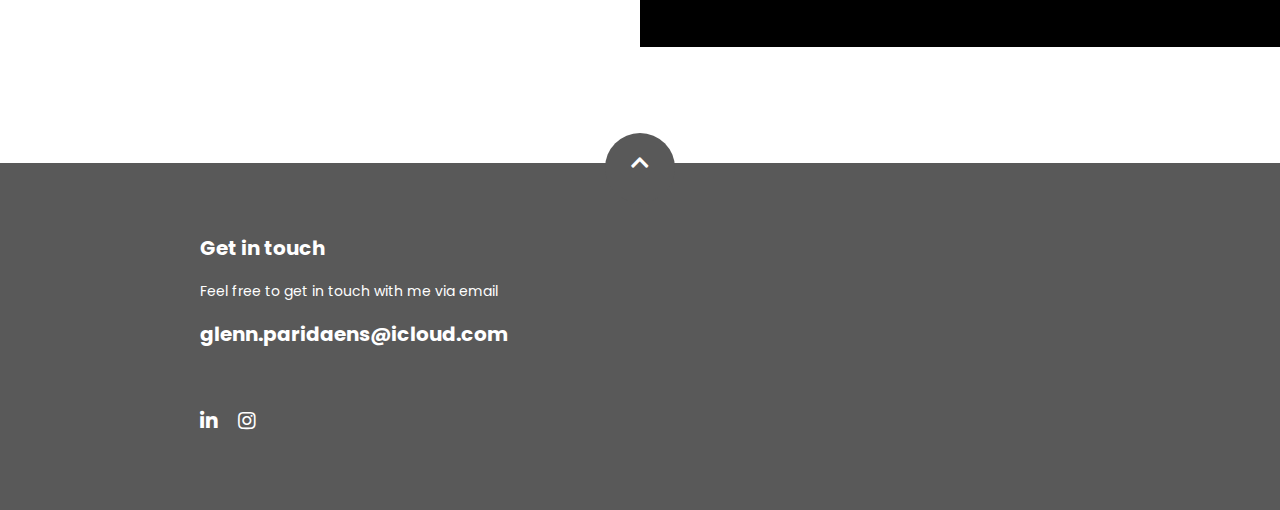
==== commit 41ab7952: "Update project VREG tool" ====
--- a/index.html
+++ b/index.html
@@ -205,6 +205,25 @@
         </div>
     </section>
 
+    <section class="project">
+        <div class="project-info">
+            <div class="project-title animate-right global-headline padding-right padding-left-sm">
+                <h1 class="headline headline-dark">Vreg vergelijk energiecontracten</h1>
+            </div>
+            <div class="project-description animate-right padding-right padding-left-sm">
+                <p>
+                  Redesign van de huide VREG V-test
+                </p>
+                <a href="./projects/Vreg/index.html" class="btn body-btn">
+                    <i class="fas fa-caret-right"></i>
+                    See project
+                </a>
+            </div>
+            <div class="project-img animate-left">
+                <img src="images/Vreg.png" alt="Picture of Parapent" />
+            </div>
+        </div>
+    </section>
 
     <section class="project">
         <div class="project-info">
--- a/styles.css
+++ b/styles.css
@@ -230,6 +230,12 @@
   background-position-y: 50%;
 }
 
+#vreg .hero {
+  background: url("./images/Vreg.png") center no-repeat;
+  background-position-y: 50%;
+}
+
+
 
 
 
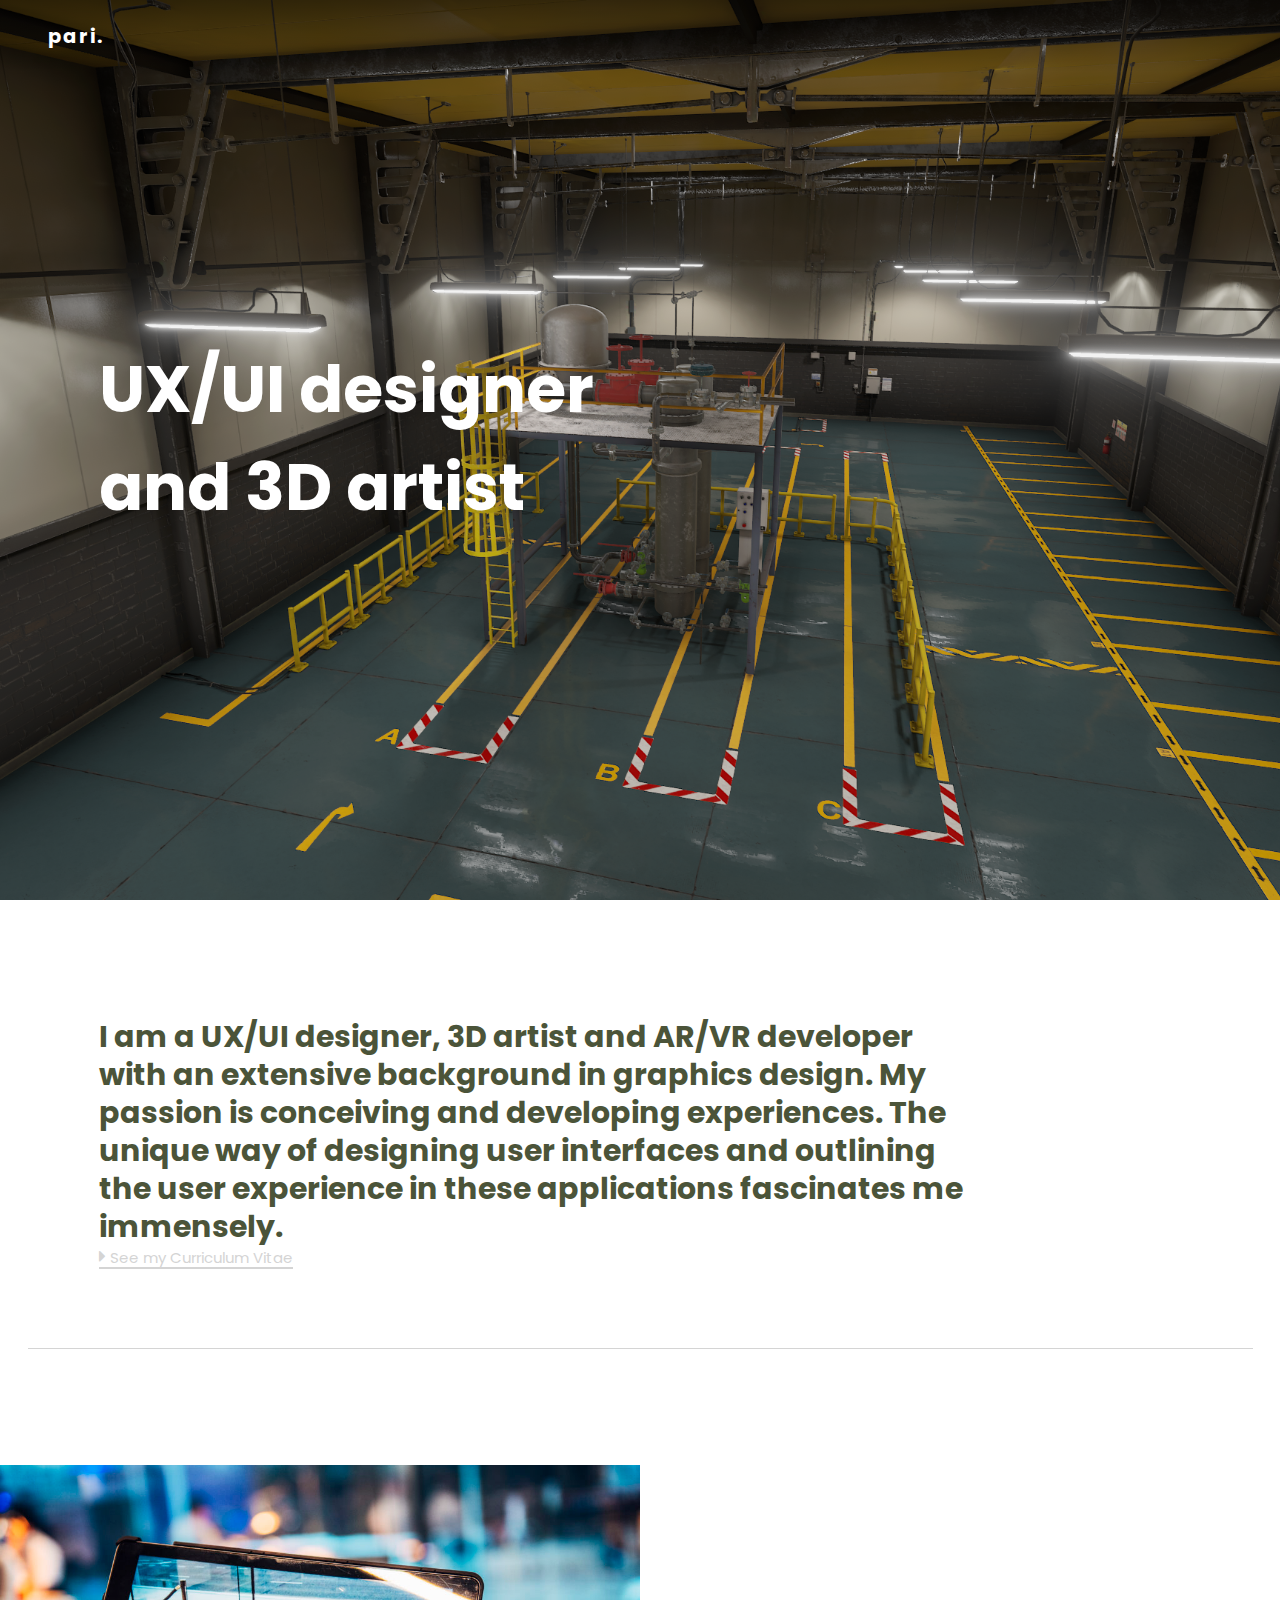
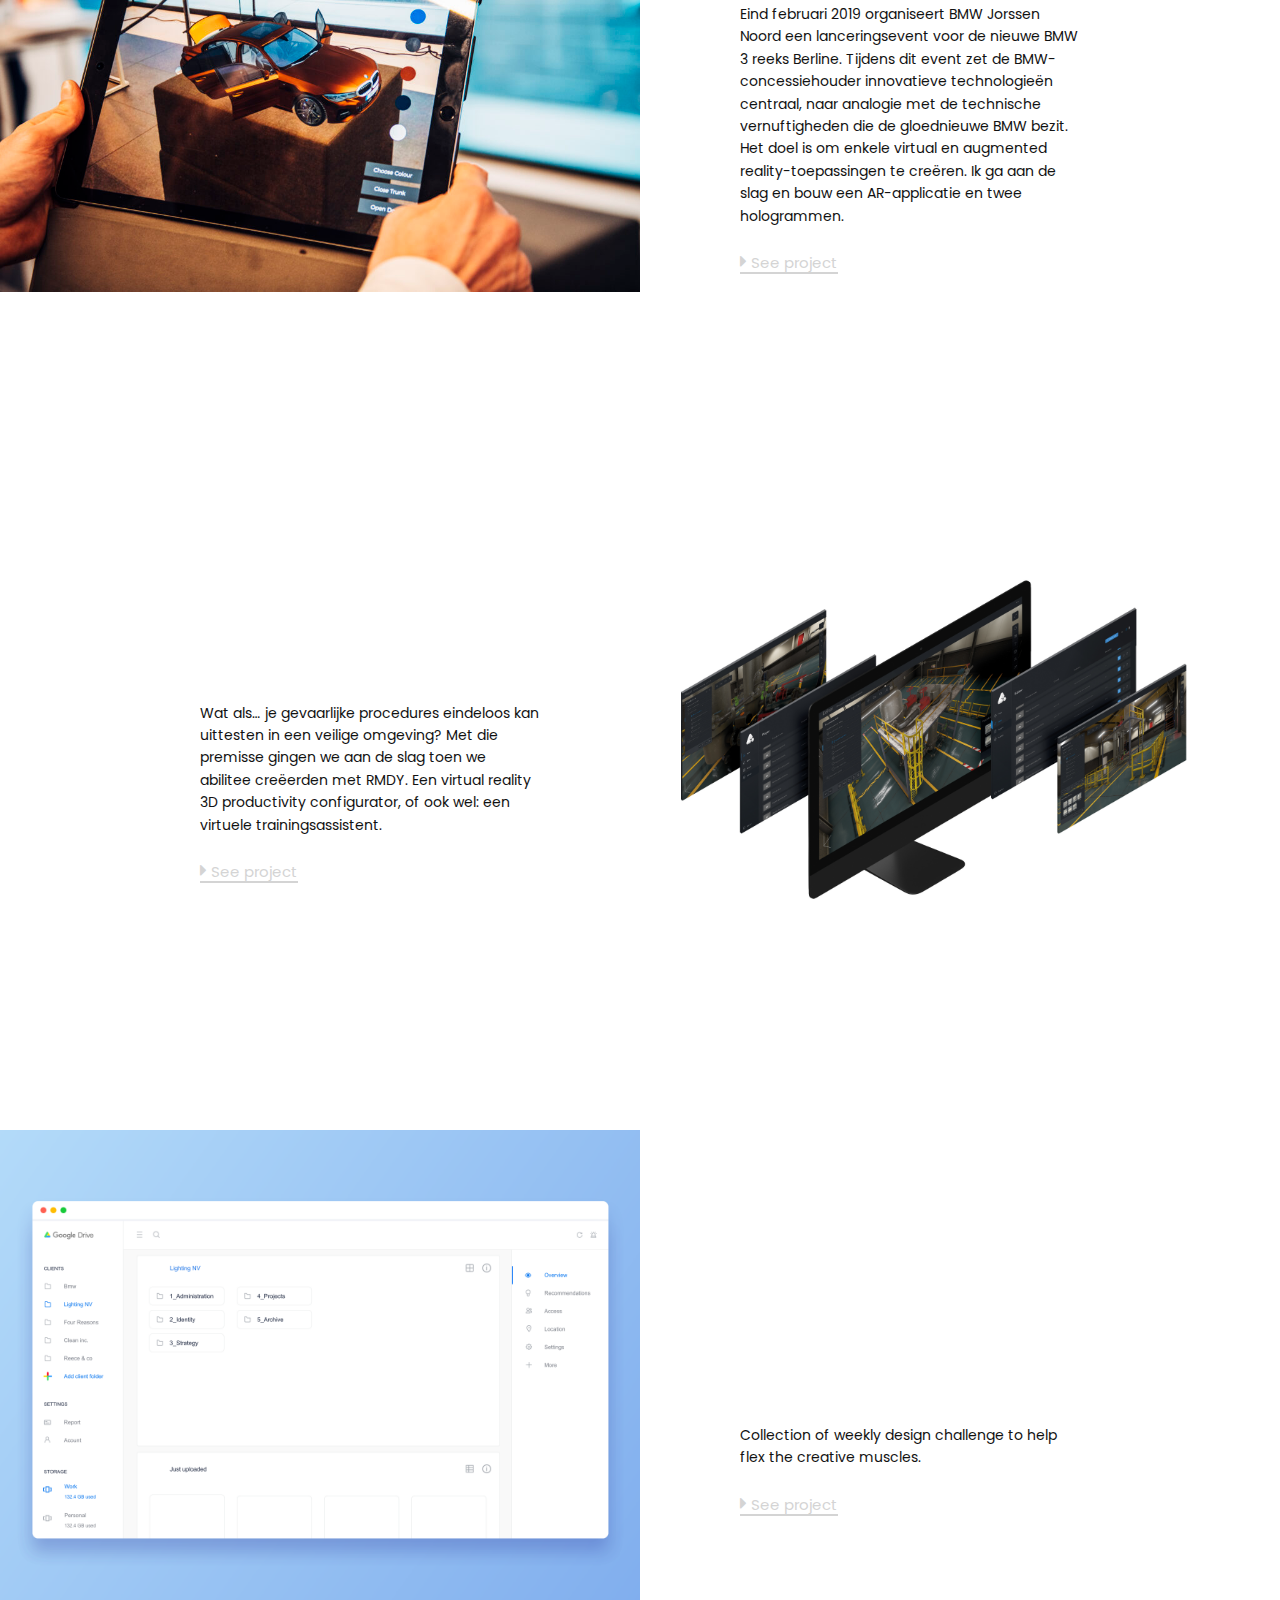
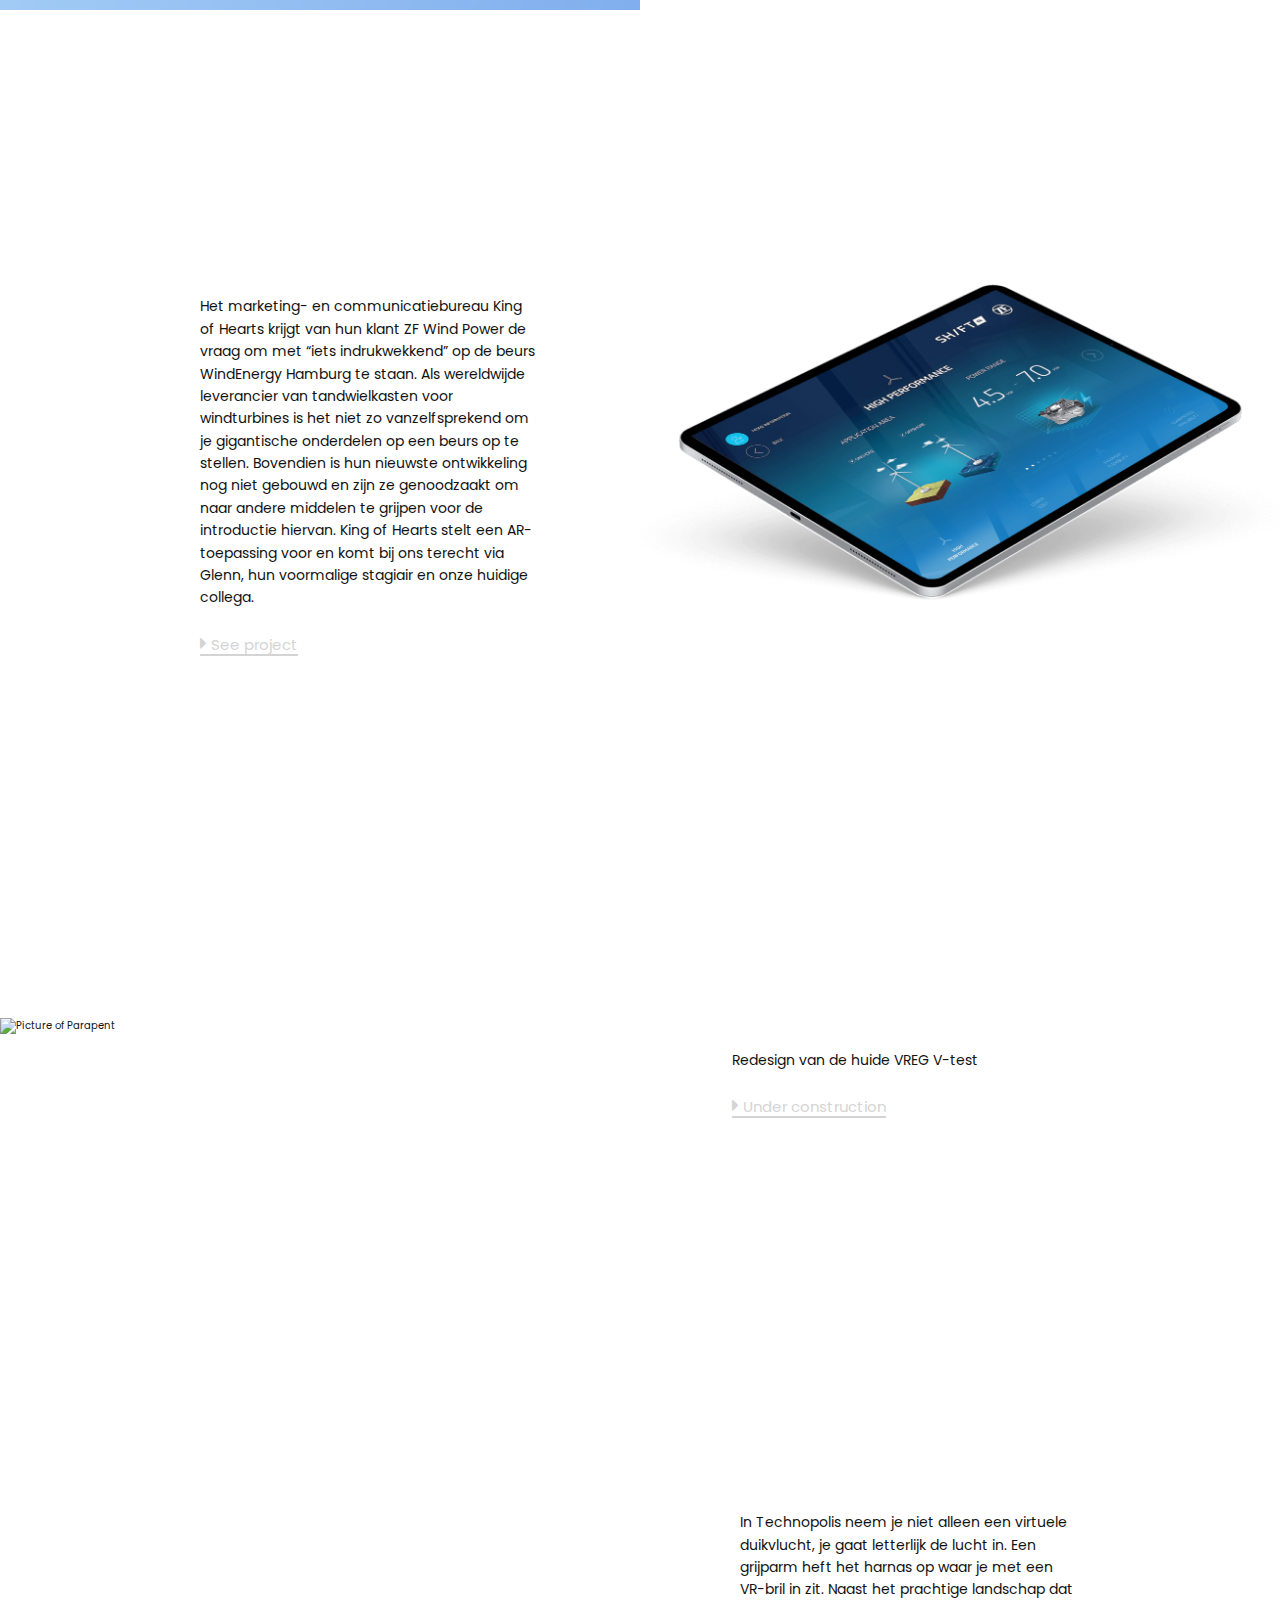
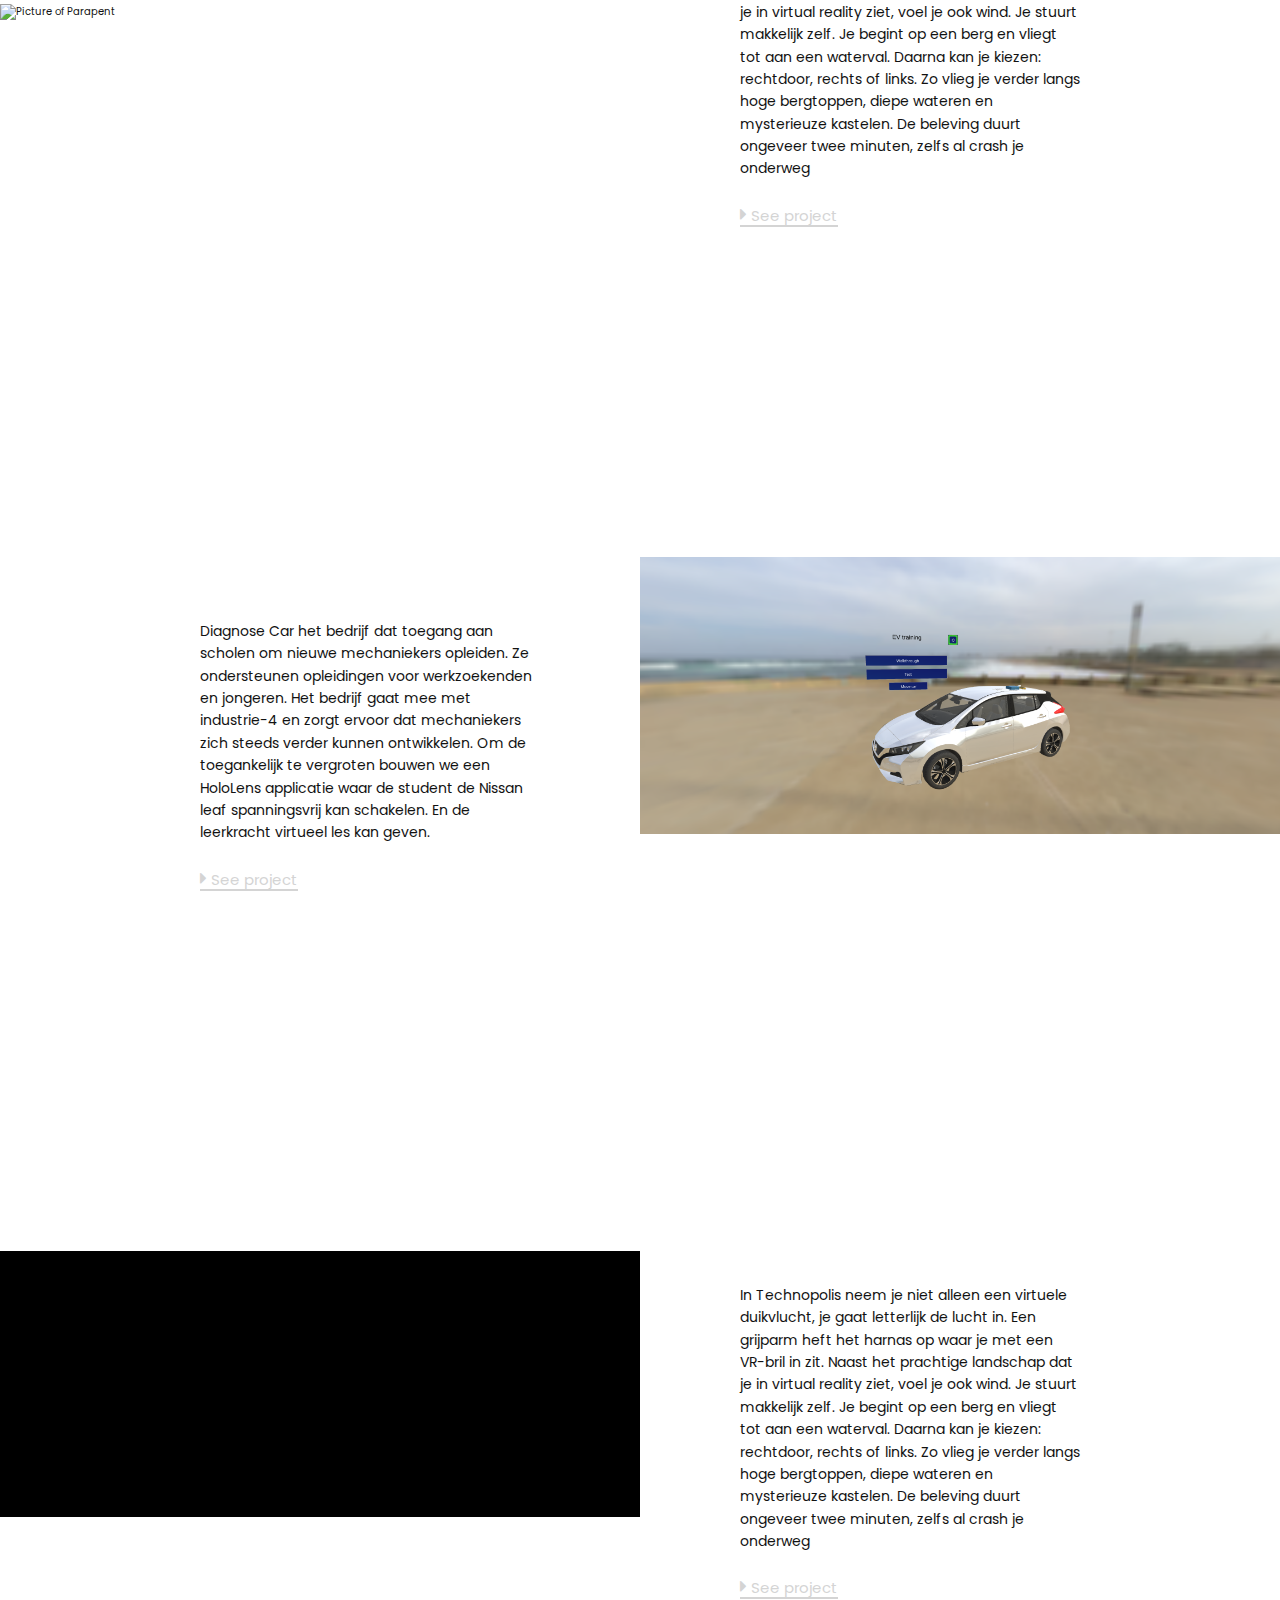
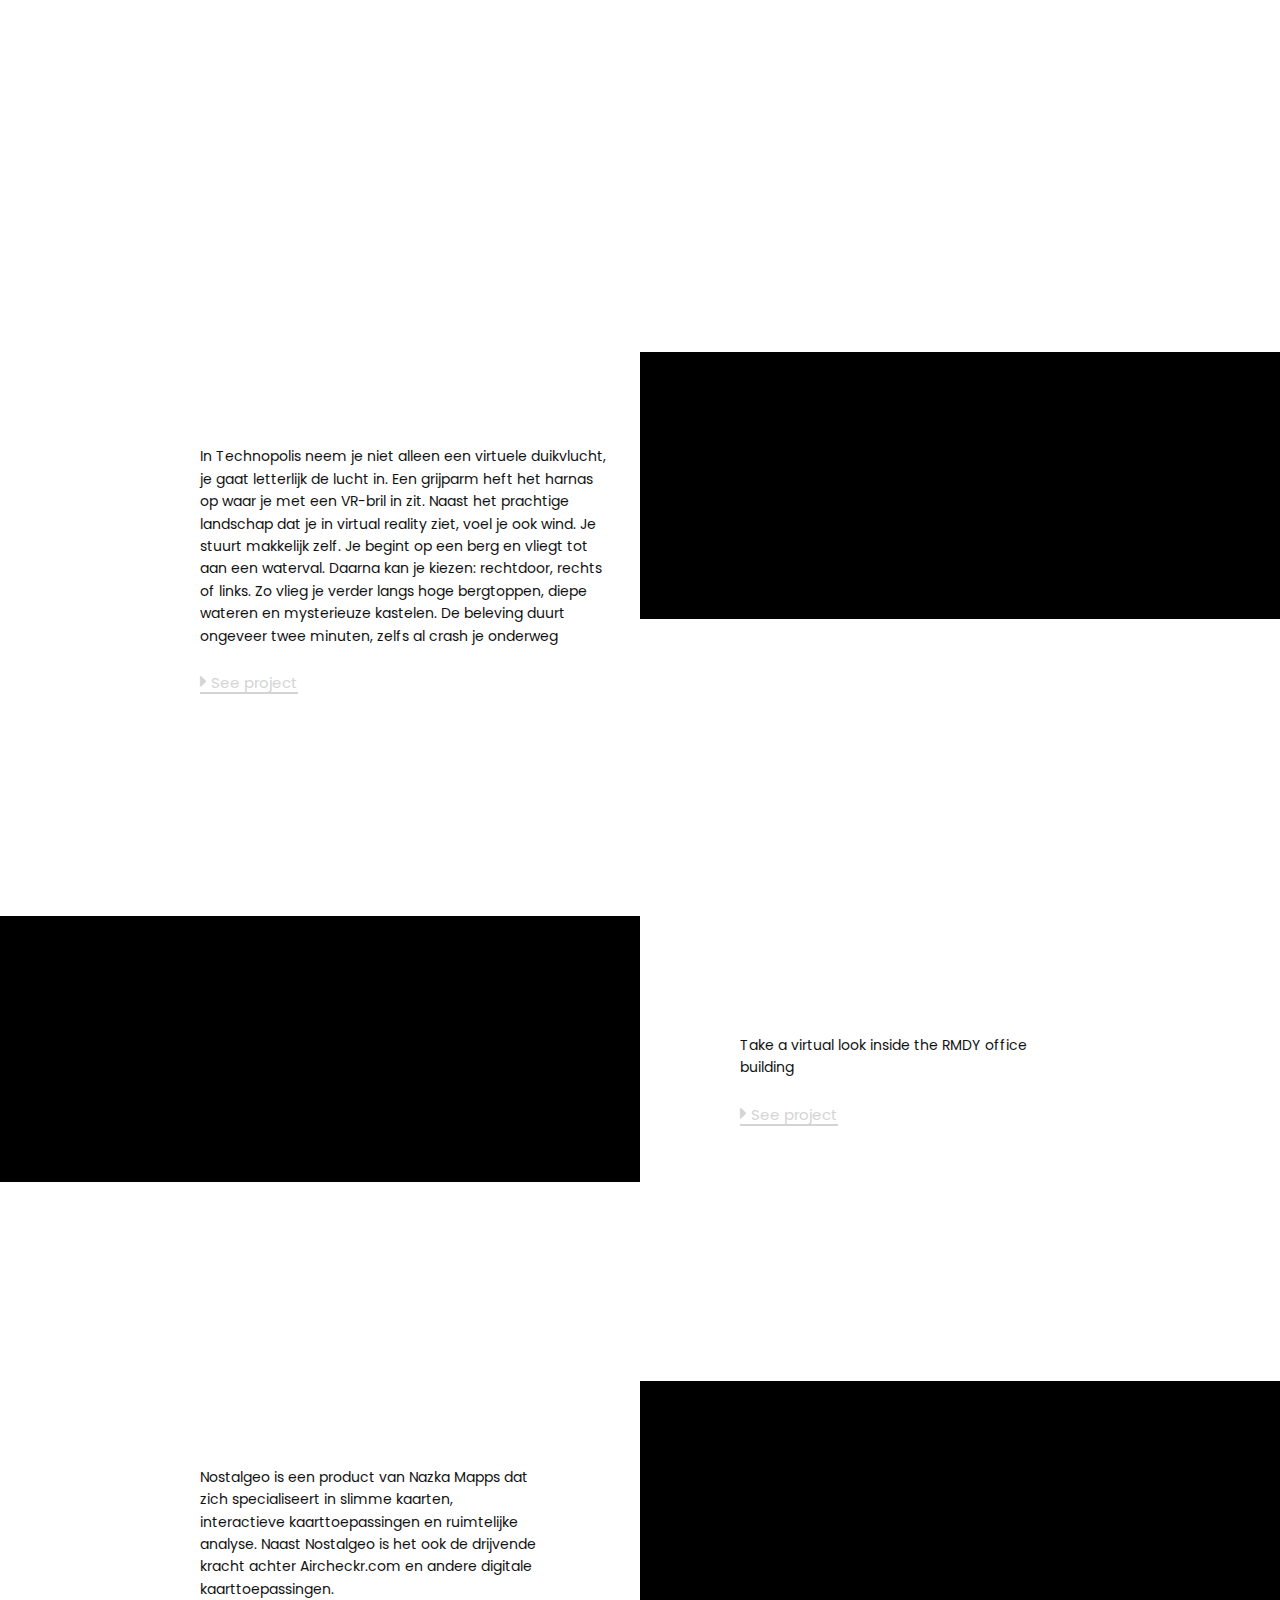
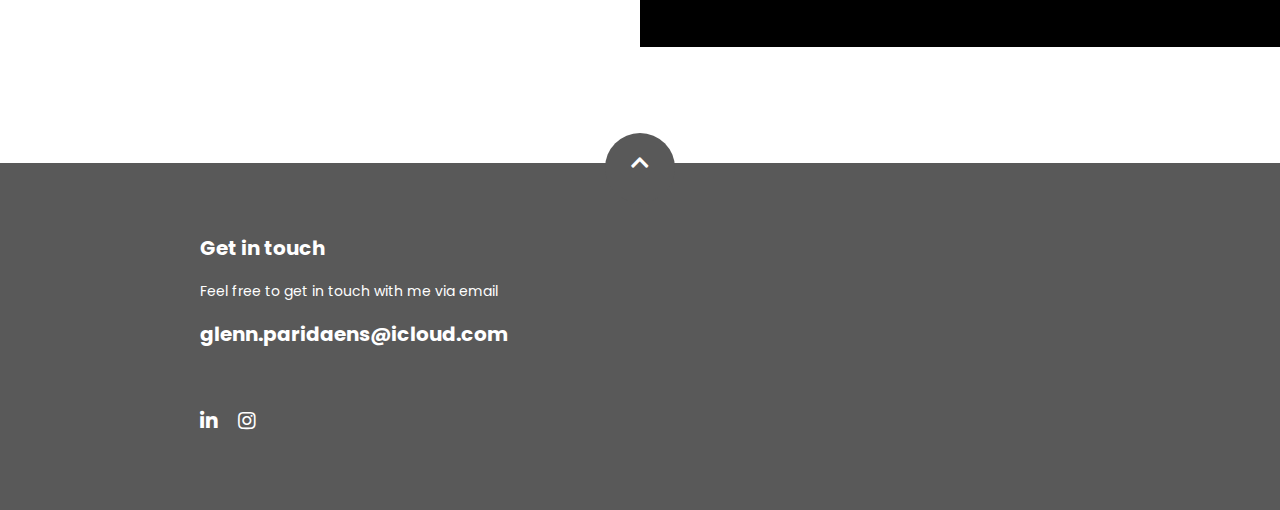
==== commit 67e8544e: "Fix" ====
--- a/index.html
+++ b/index.html
@@ -216,7 +216,7 @@
                 </p>
                 <a href="./projects/Vreg/index.html" class="btn body-btn">
                     <i class="fas fa-caret-right"></i>
-                    See project
+                    Under construction
                 </a>
             </div>
             <div class="project-img animate-left">
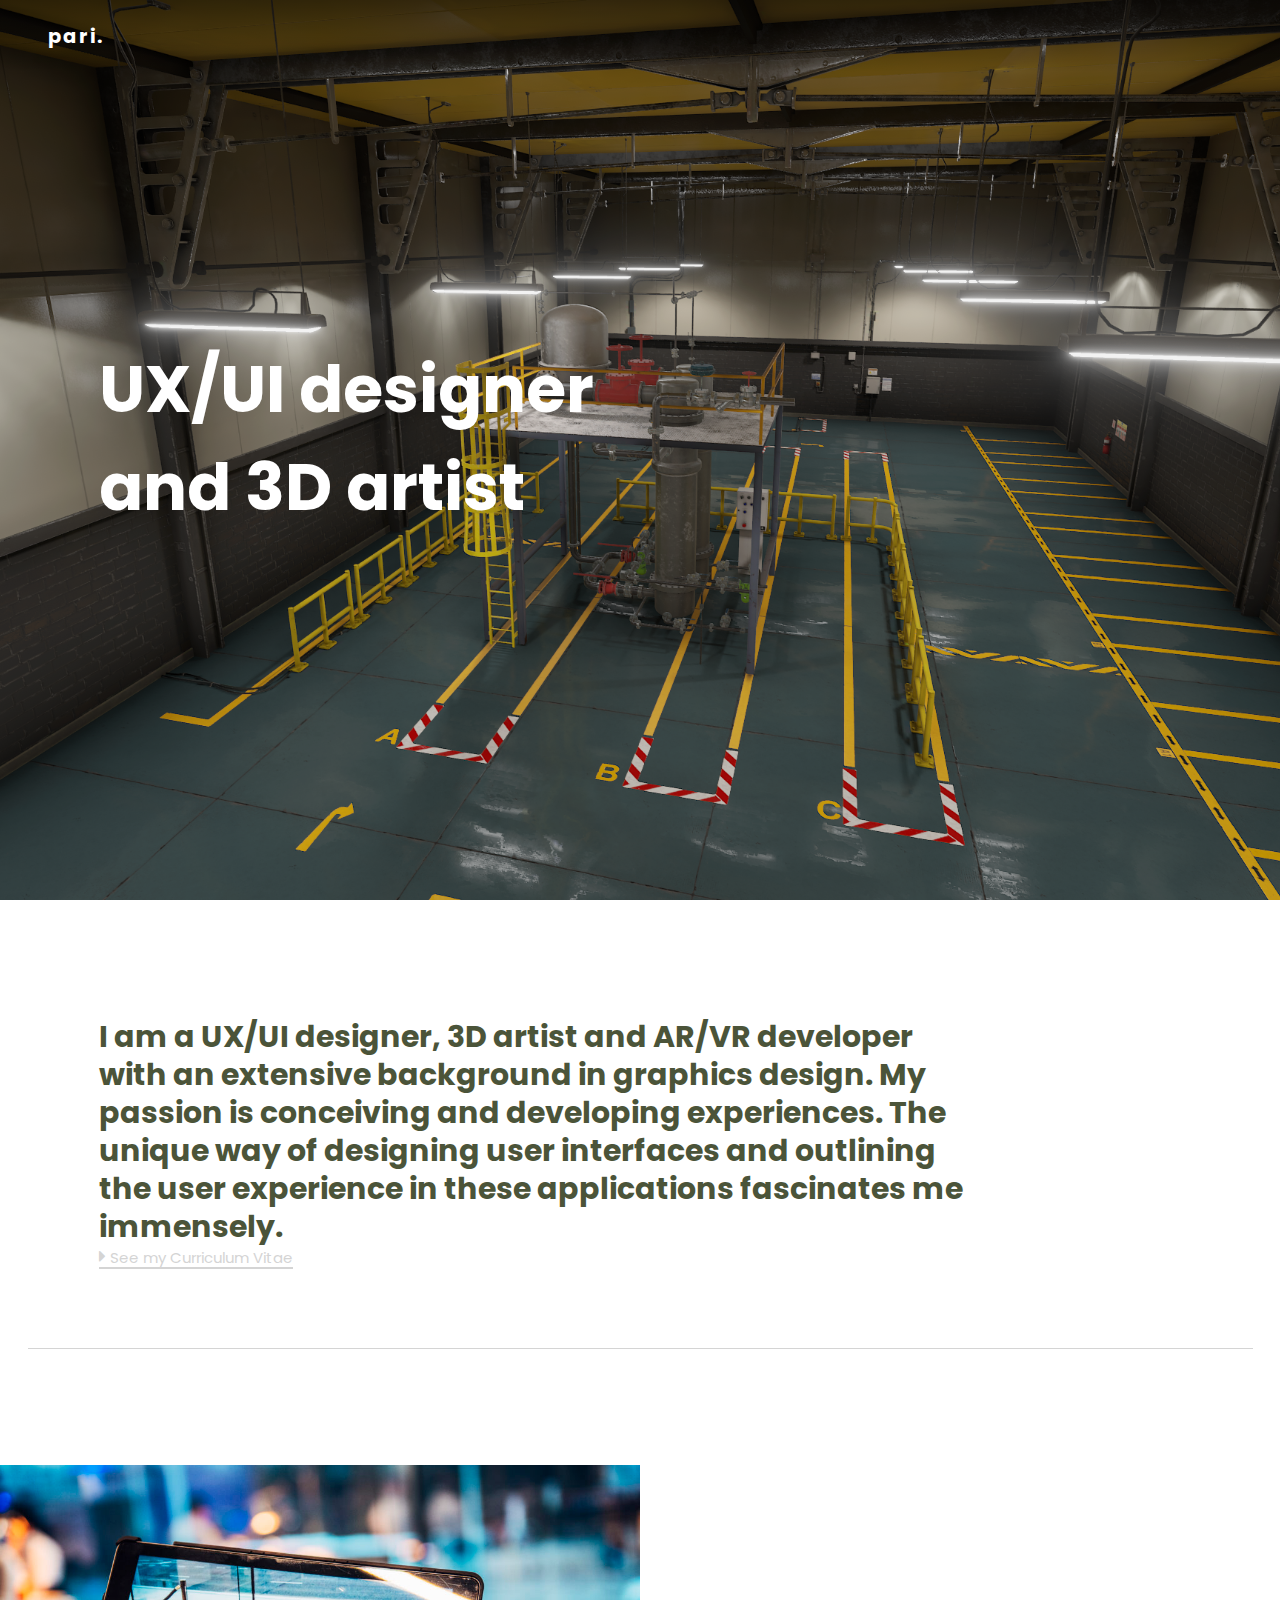
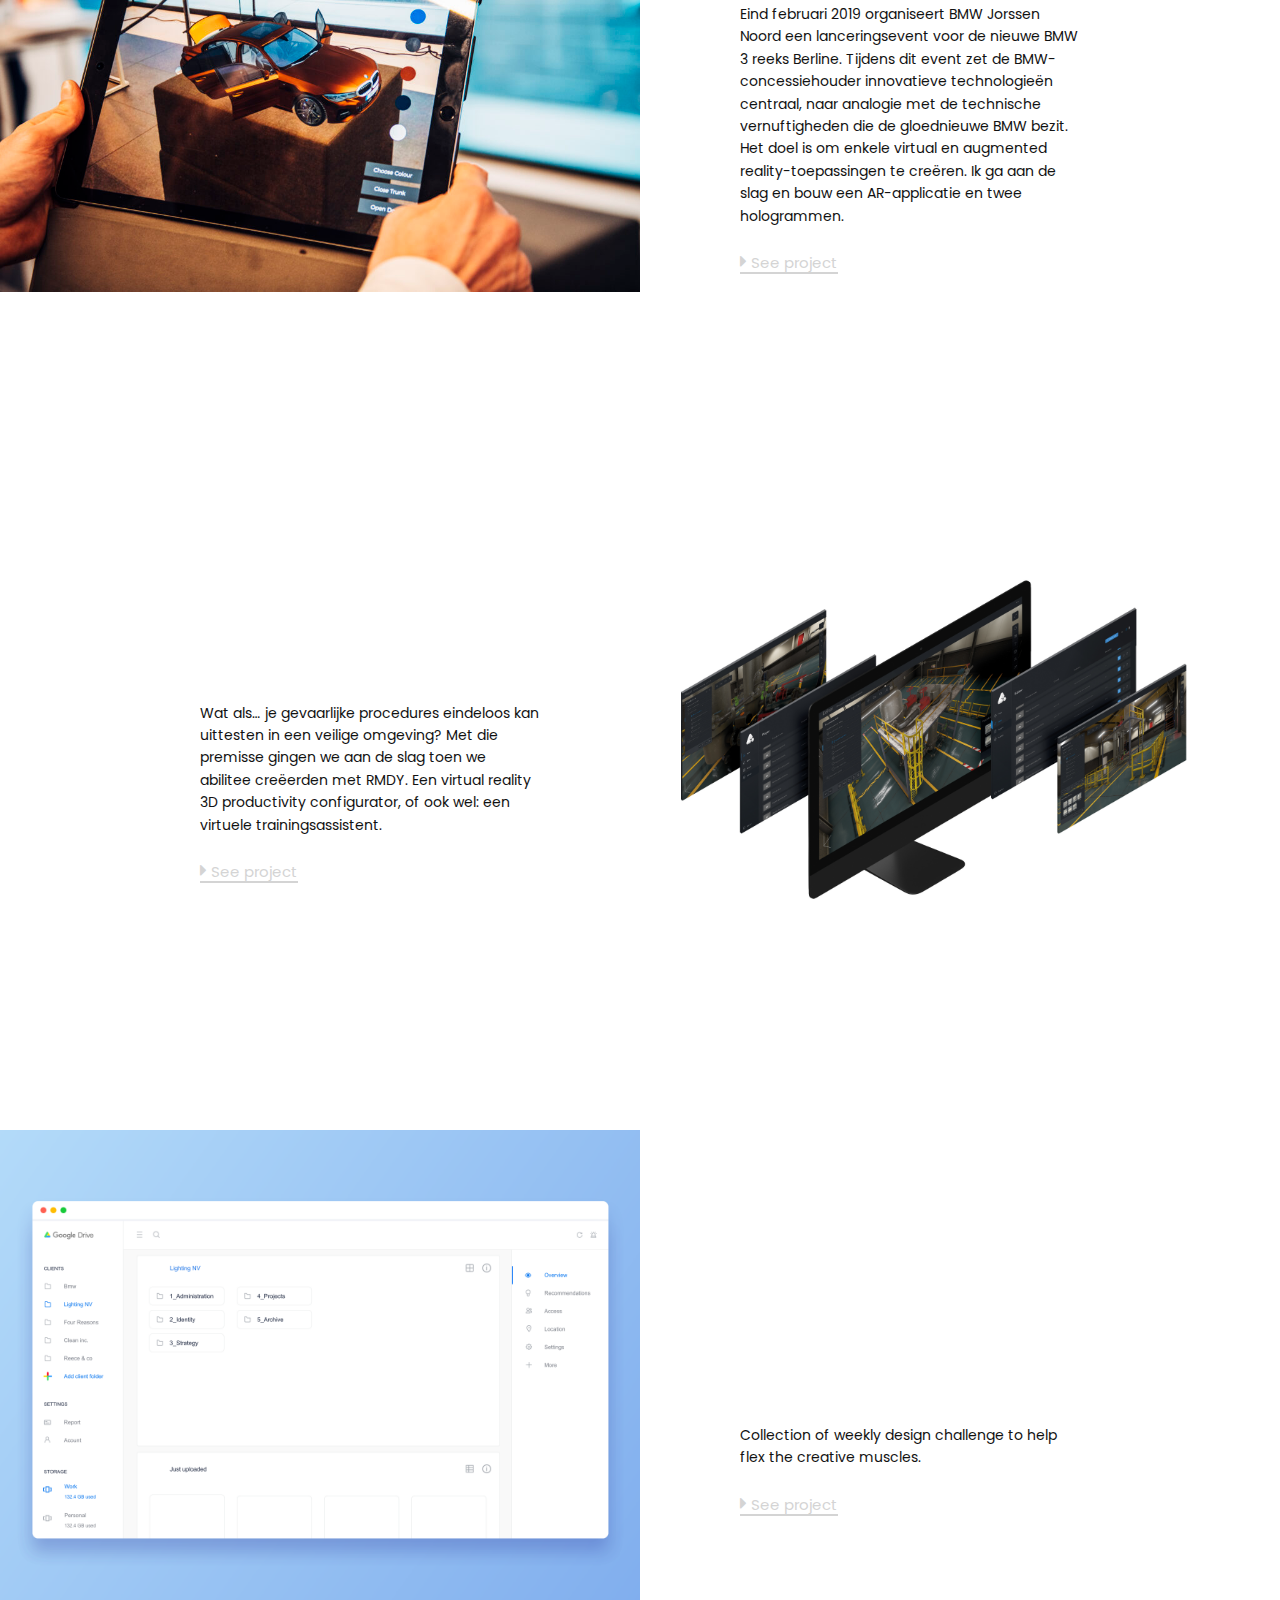
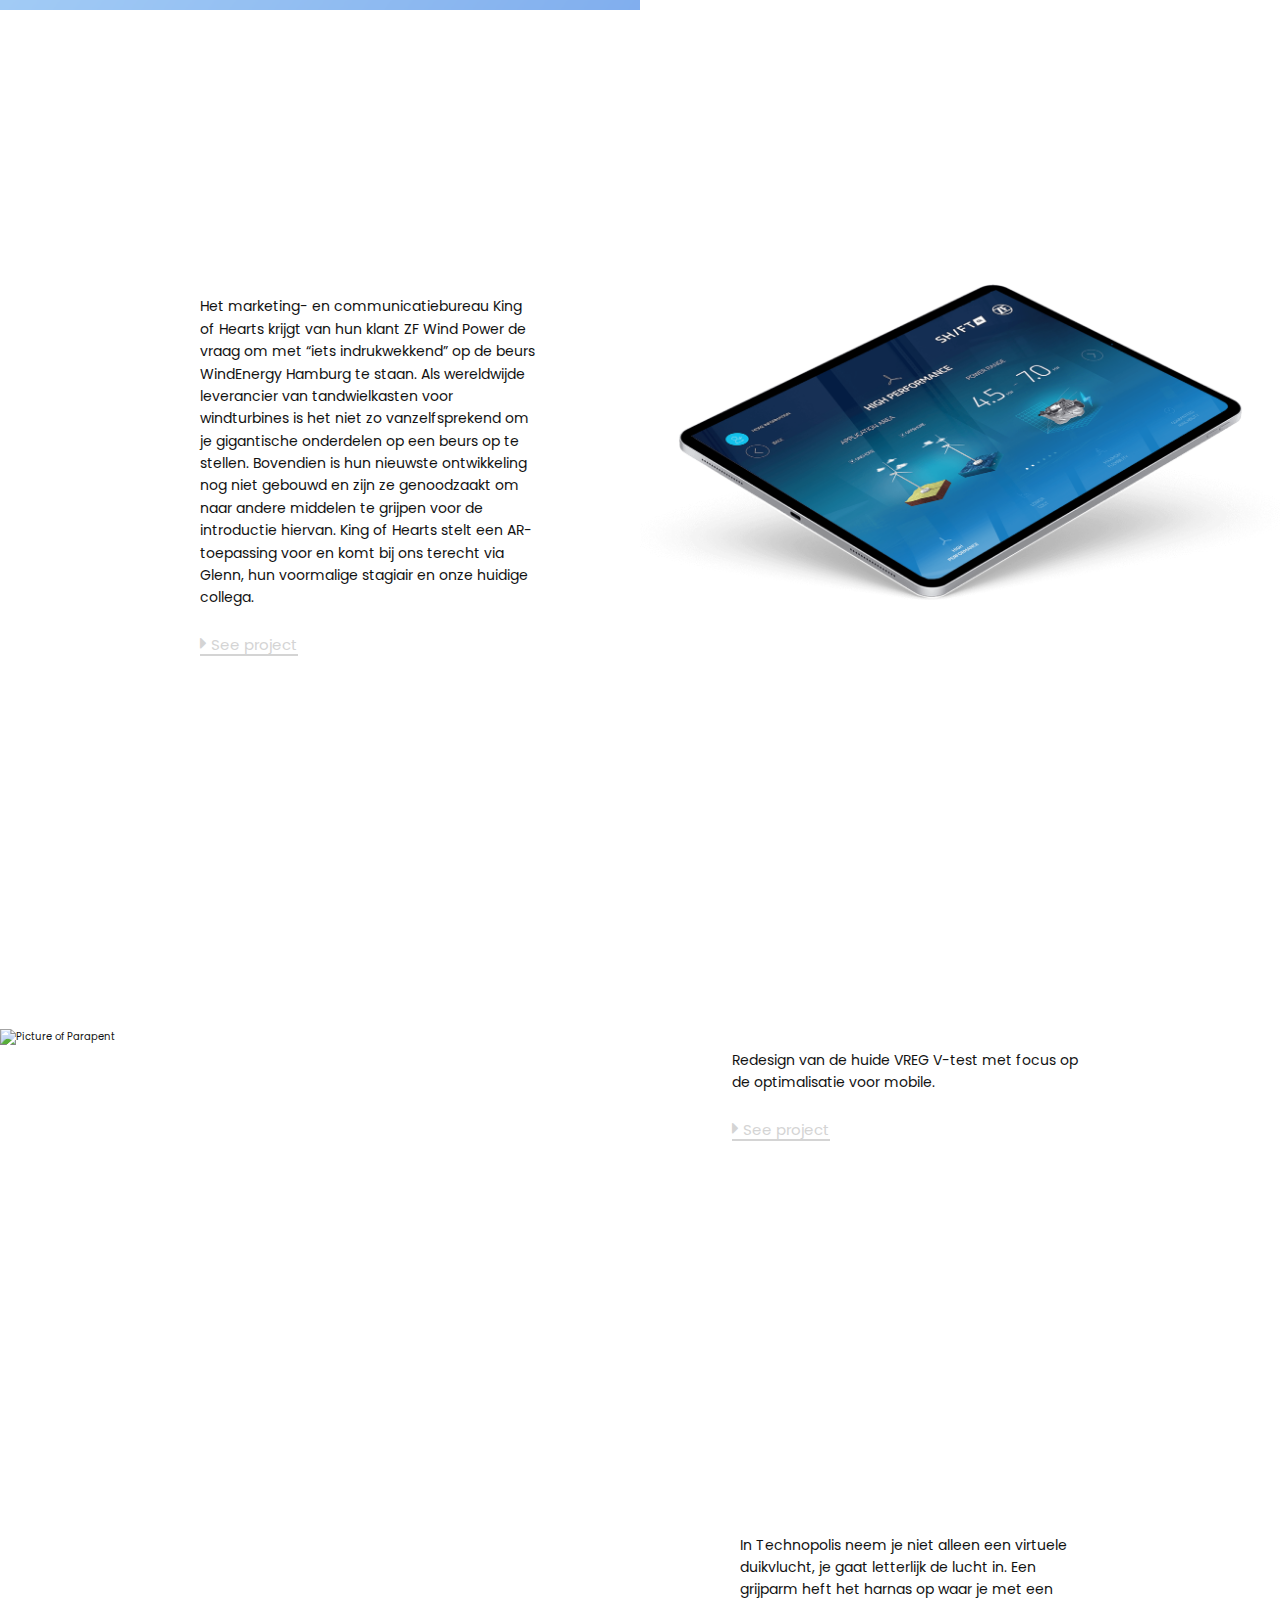
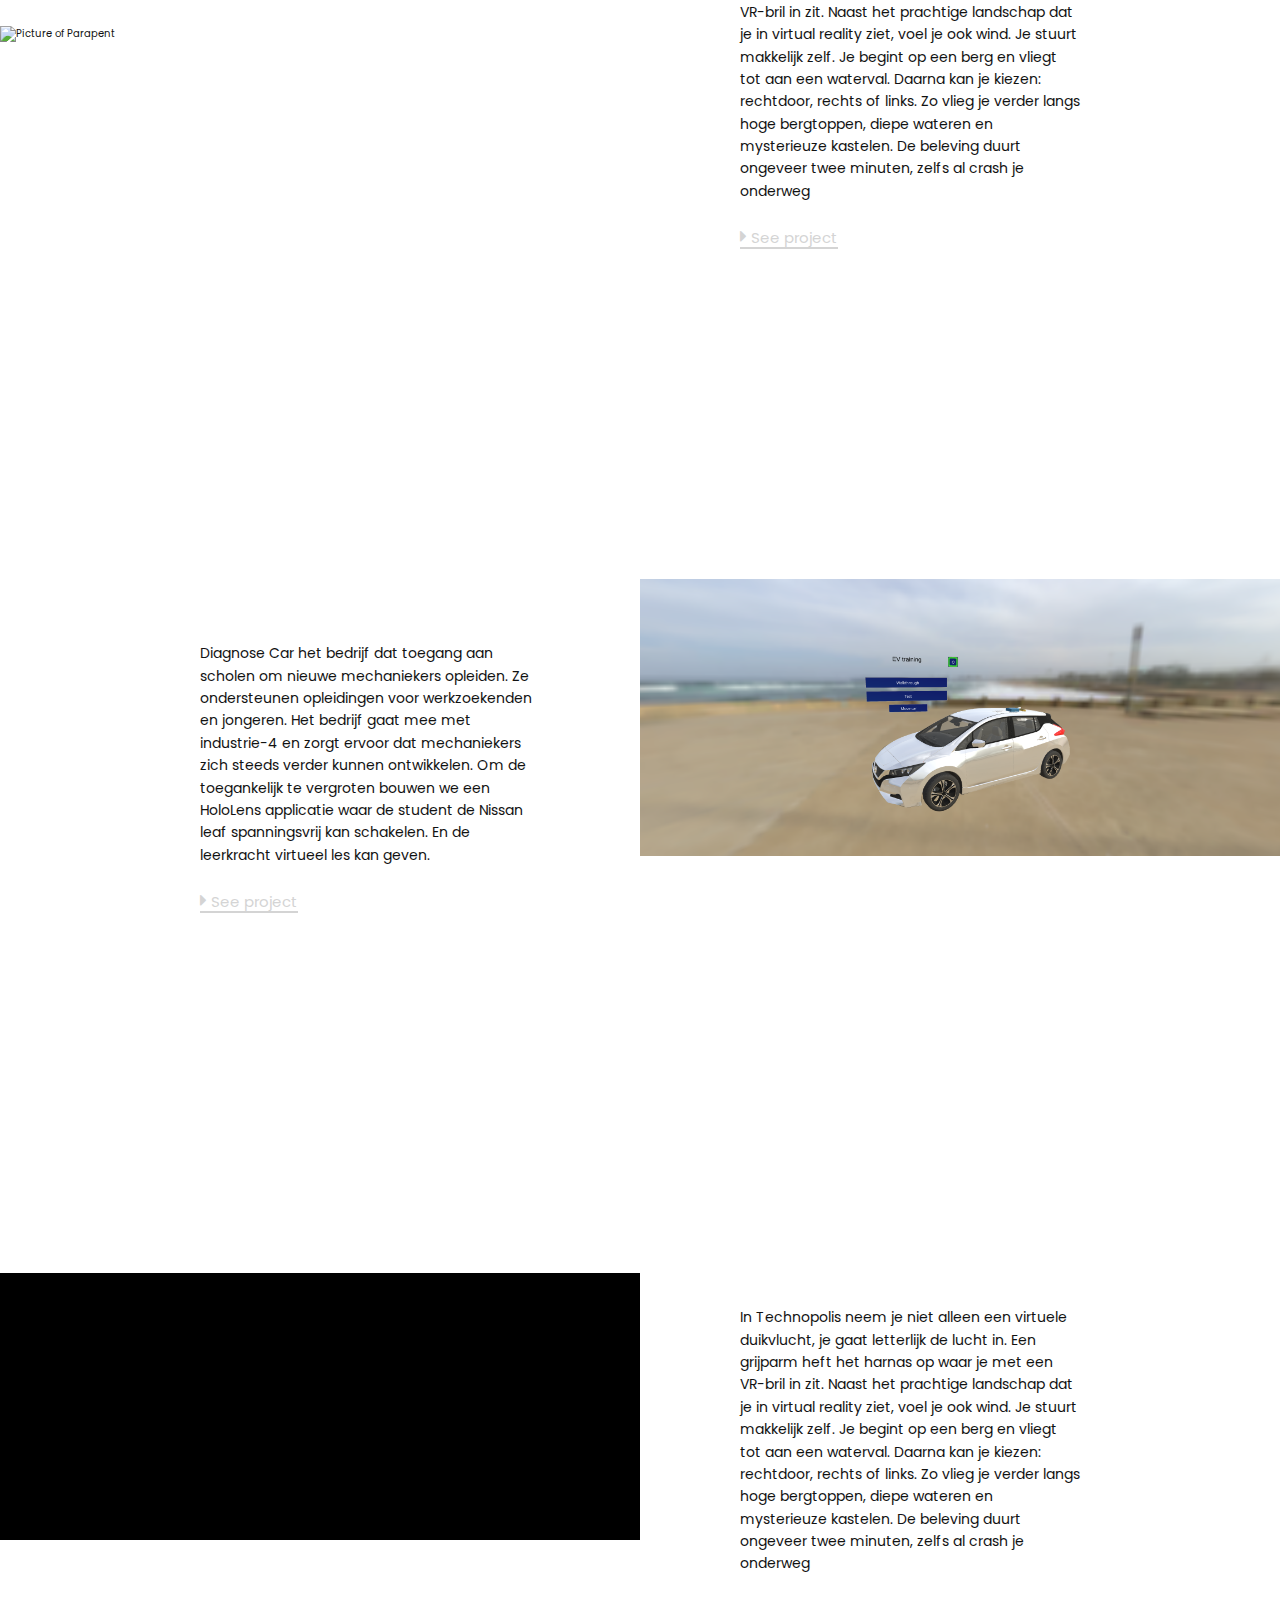
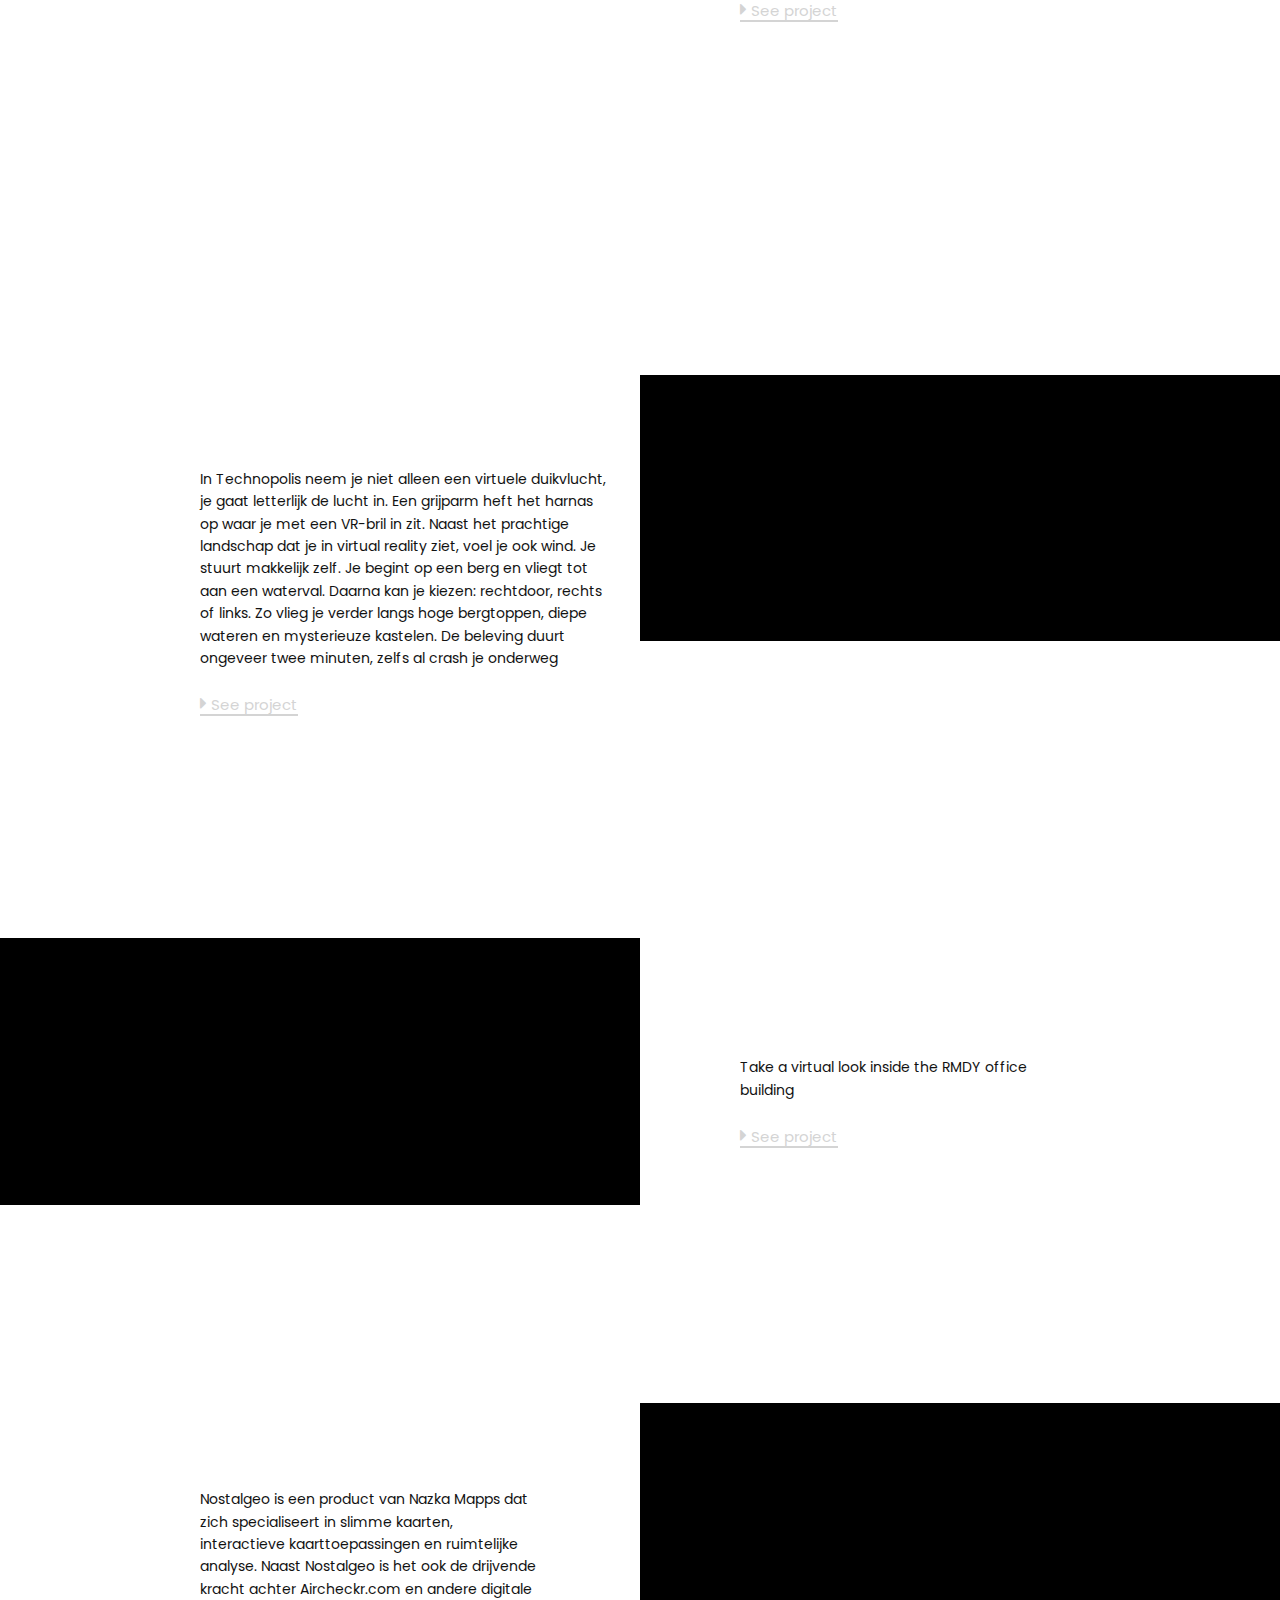
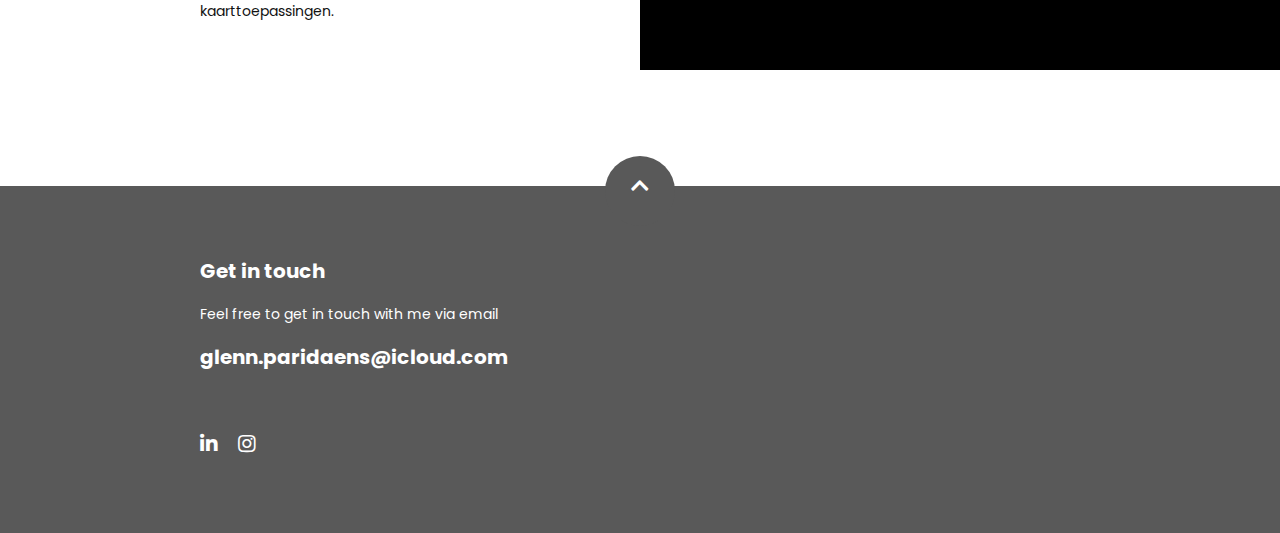
==== commit ac251250: "Text changes" ====
--- a/index.html
+++ b/index.html
@@ -212,11 +212,11 @@
             </div>
             <div class="project-description animate-right padding-right padding-left-sm">
                 <p>
-                  Redesign van de huide VREG V-test
+                    Redesign van de huide VREG V-test met focus op de optimalisatie voor mobile.
                 </p>
                 <a href="./projects/Vreg/index.html" class="btn body-btn">
                     <i class="fas fa-caret-right"></i>
-                    Under construction
+                    See project
                 </a>
             </div>
             <div class="project-img animate-left">
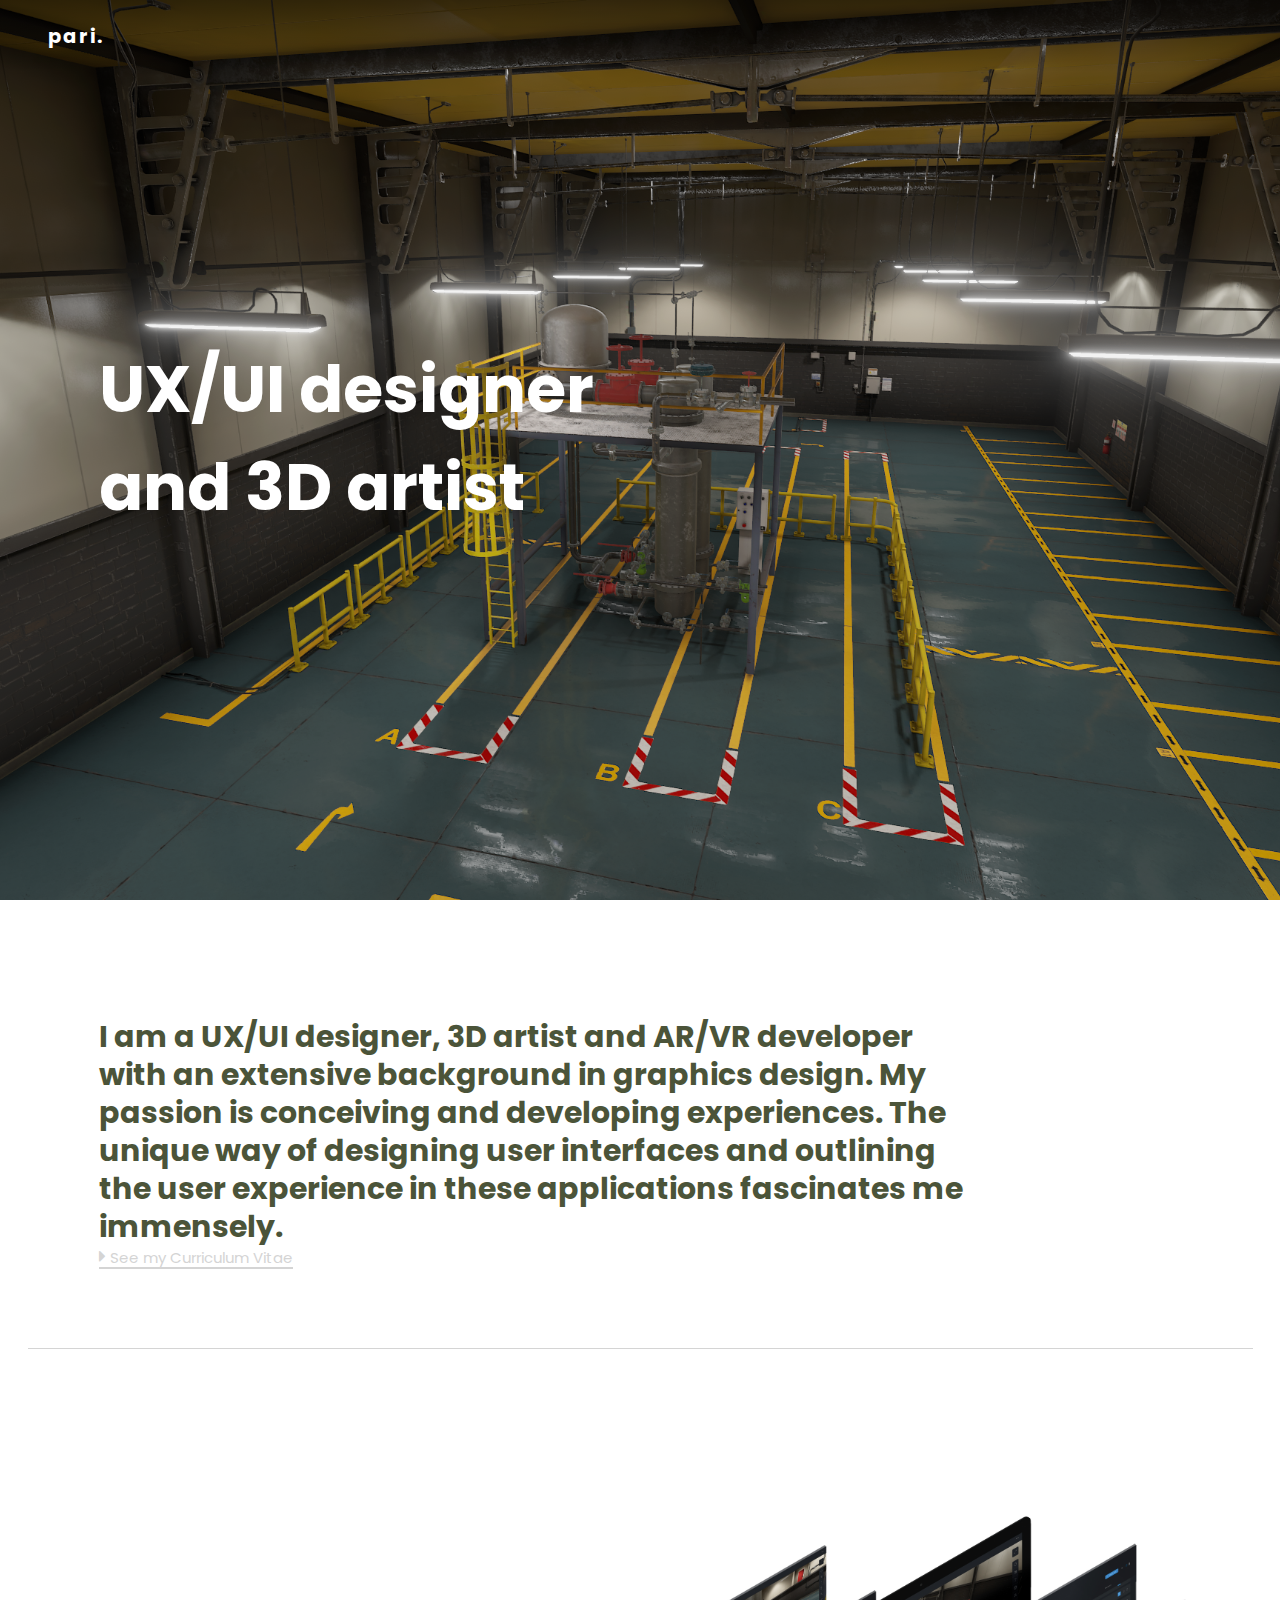
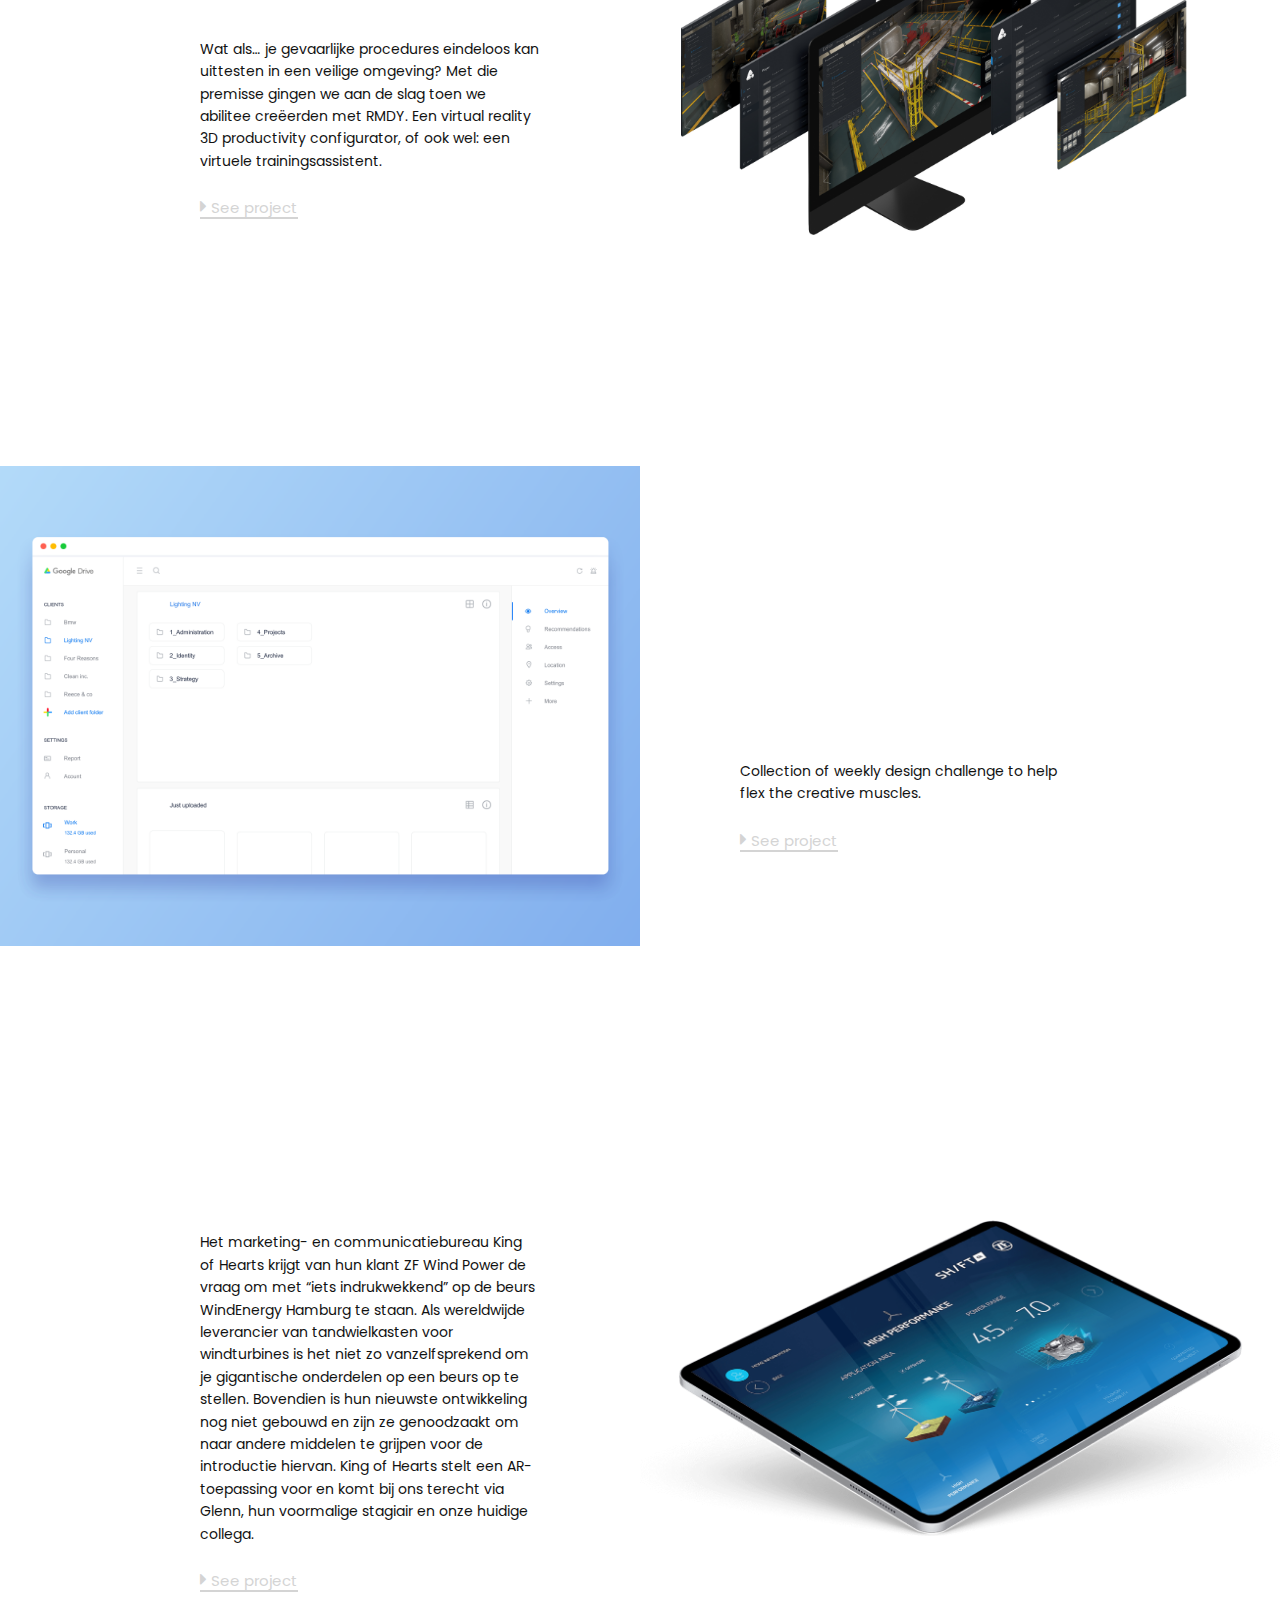
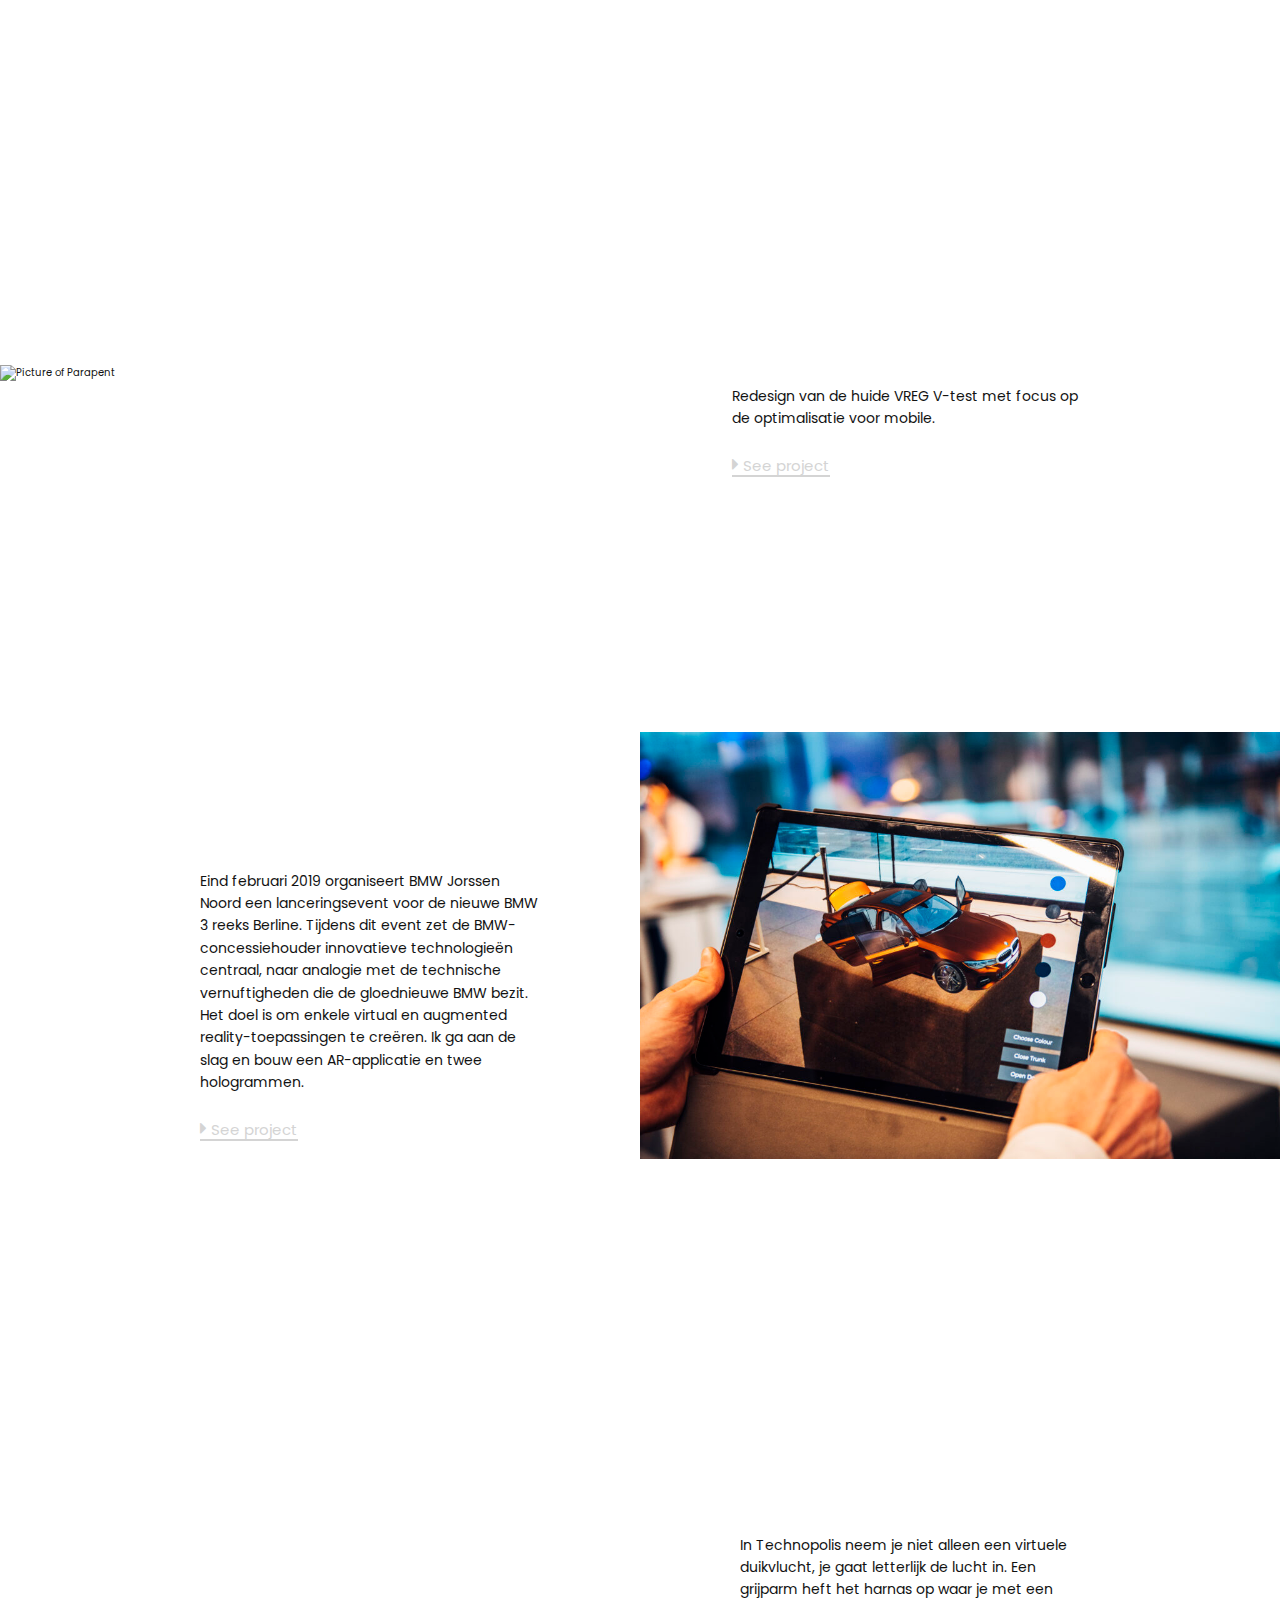
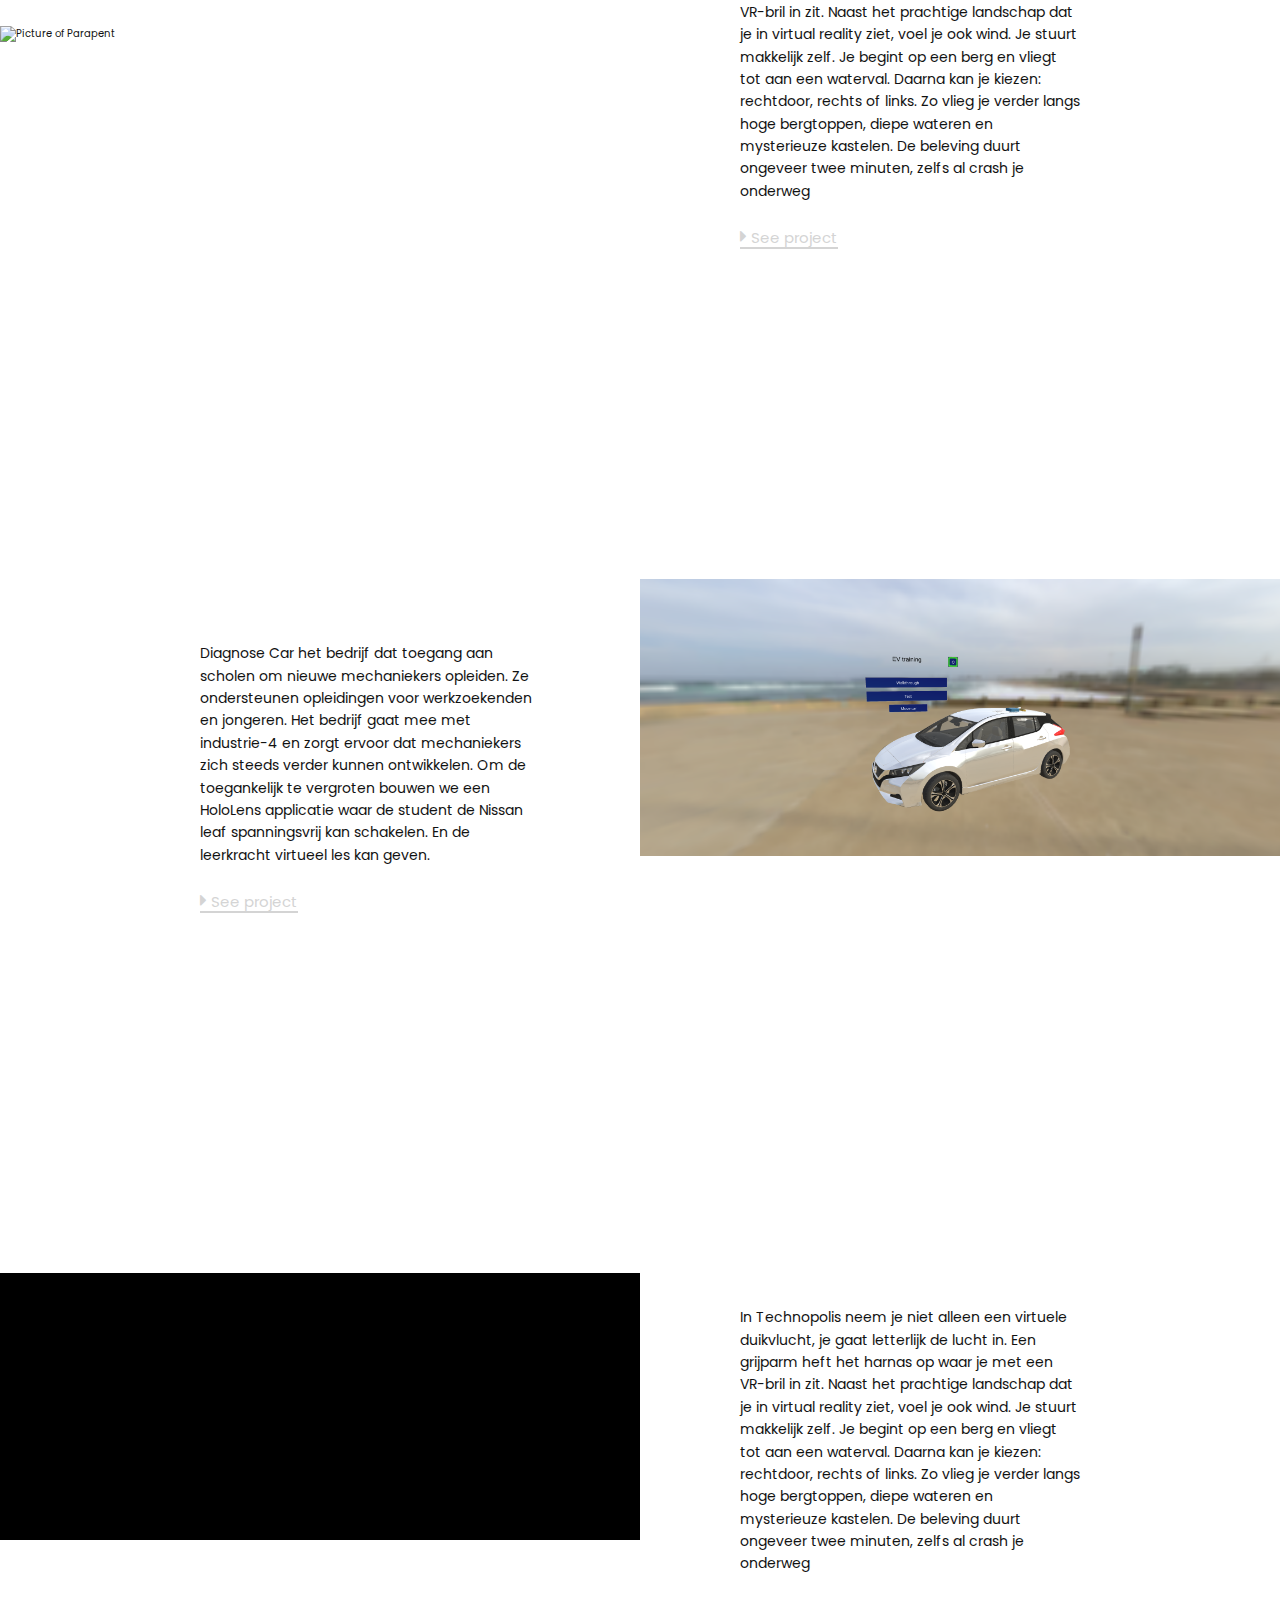
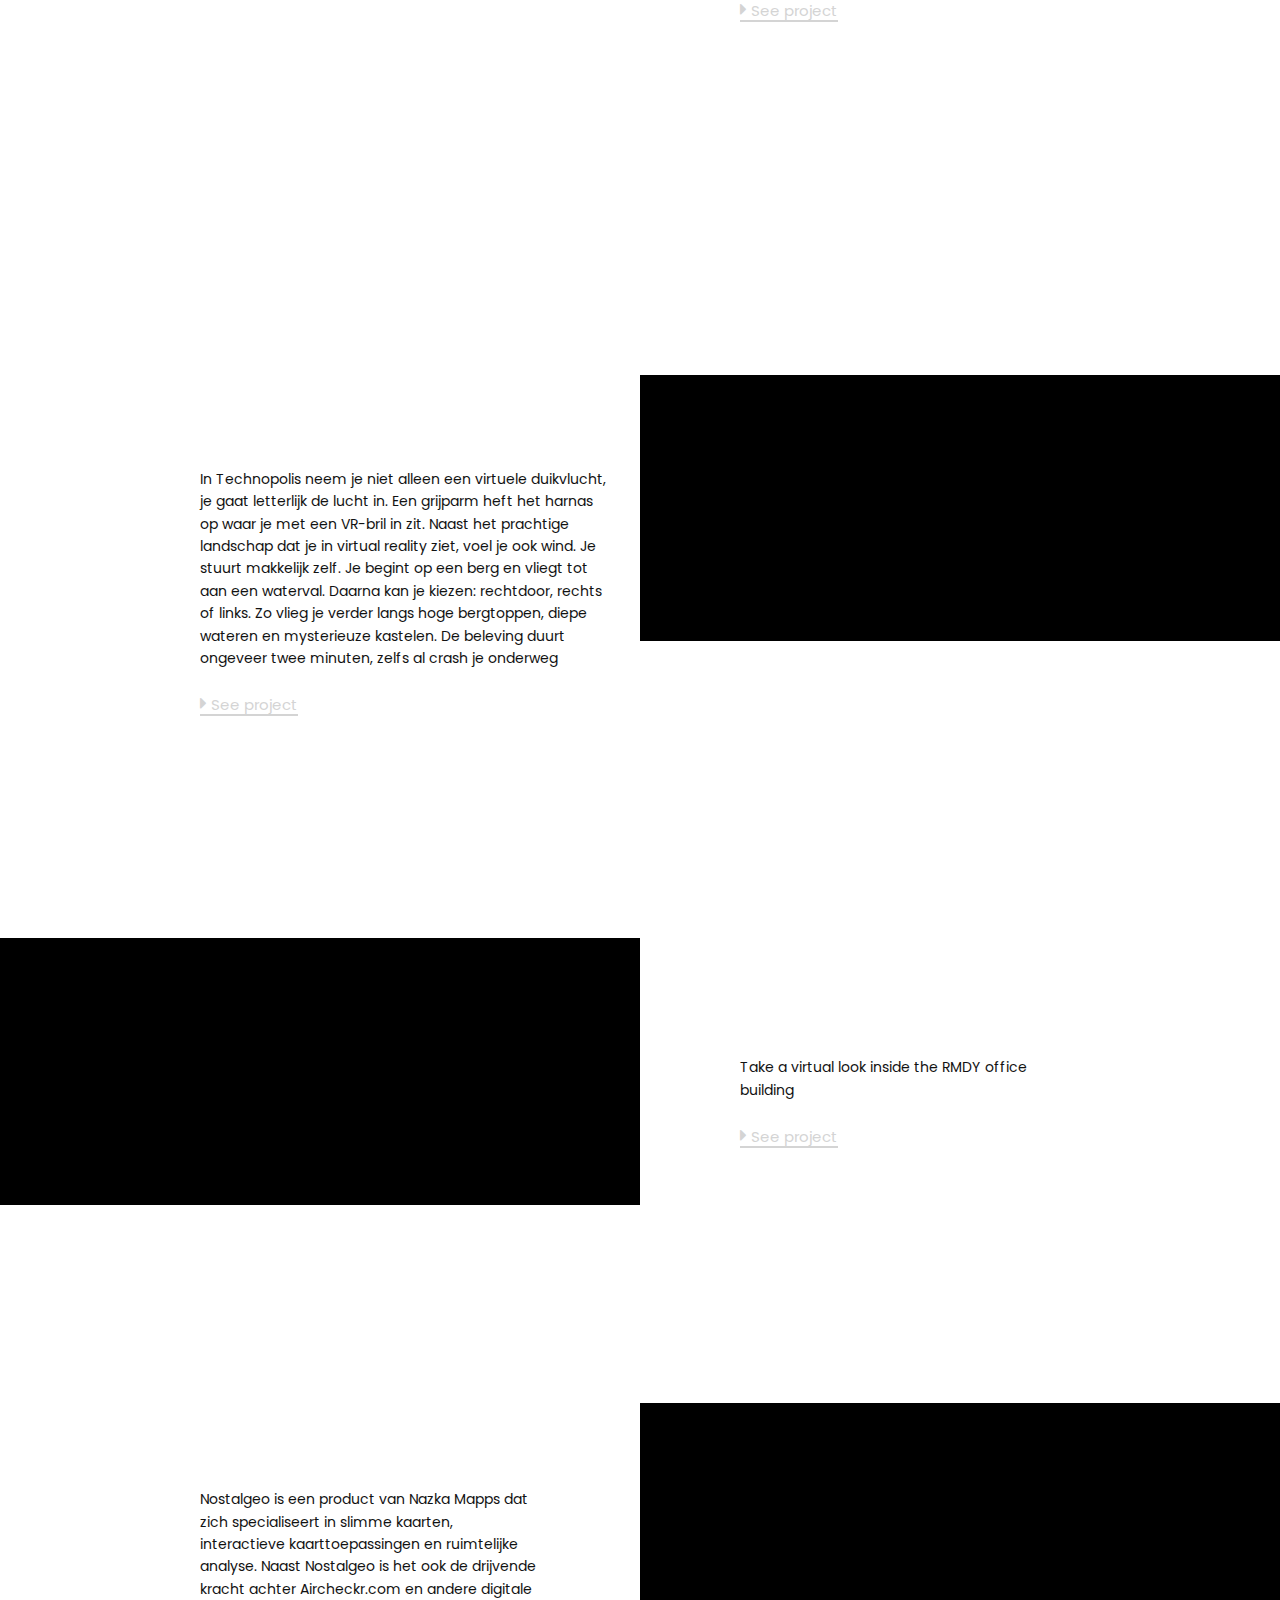
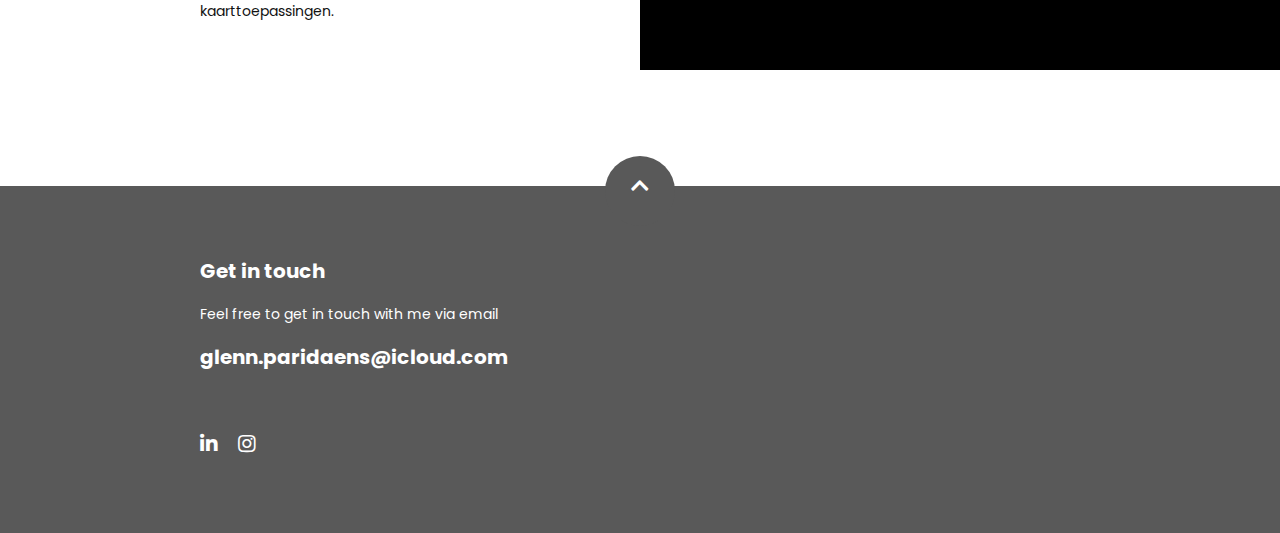
==== commit 4055f0cd: "change order" ====
--- a/index.html
+++ b/index.html
@@ -114,12 +114,99 @@
     </section>
 -->
 
+    
+
+    <section class="project">
+        <div class="project-info alt">
+            <div class="project-title animate-left global-headline padding-left padding-right-sm">
+                <h1 class="headline headline-dark">Abilitee</h1>
+            </div>
+            <div class="project-description animate-left padding-left padding-right-sm">
+                <p>
+                    Wat als… je gevaarlijke procedures eindeloos kan uittesten in een
+                    veilige omgeving? Met die premisse gingen we aan de slag toen we
+                    abilitee creëerden met RMDY. Een virtual reality 3D productivity
+                    configurator, of ook wel: een virtuele trainingsassistent.
+                </p>
+                <a href="./projects/Abilitee/index.html" class="btn body-btn">
+                    <i class="fas fa-caret-right"></i>
+                    See project
+                </a>
+            </div>
+            <div class="project-img animate-right">
+                <img src="images/MultipleScreens.jpg" alt="Our Story" />
+            </div>
+        </div>
+    </section>
+
     <section class="project">
         <div class="project-info">
             <div class="project-title animate-right global-headline padding-right padding-left-sm">
+                <h1 class="headline headline-dark">Weekly design warm-up</h1>
+            </div>
+            <div class="project-description animate-right padding-right padding-left-sm">
+                <p>
+                    Collection of weekly design challenge to help flex the creative muscles.
+                </p>
+                <a href="./projects/Concepts/index.html" class="btn body-btn">
+                    <i class="fas fa-caret-right"></i>
+                    See project
+                </a>
+            </div>
+            <div class="project-img animate-left">
+                <img src="images/GoogleDrive concept.png" alt="Picture of " />
+            </div>
+        </div>
+    </section>
+
+
+
+    <section class="project">
+        <div class="project-info alt">
+            <div class="project-title animate-left global-headline padding-left padding-right-sm">
+                <h1 class="headline headline-dark">Windturbine ZF</h1>
+            </div>
+            <div class="project-description animate-left padding-left padding-right-sm">
+                <p>
+                    Het marketing- en communicatiebureau King of Hearts krijgt van hun klant ZF Wind Power de vraag om met “iets indrukwekkend” op de beurs WindEnergy Hamburg te staan. Als wereldwijde leverancier van tandwielkasten voor windturbines is het niet zo vanzelfsprekend om je gigantische onderdelen op een beurs op te stellen. Bovendien is hun nieuwste ontwikkeling nog niet gebouwd en zijn ze genoodzaakt om naar andere middelen te grijpen voor de introductie hiervan. King of Hearts stelt een AR-toepassing voor en komt bij ons terecht via Glenn, hun voormalige stagiair en onze huidige collega.
+                </p>
+                <a href="./projects/ZF/index.html" class="btn body-btn">
+                    <i class="fas fa-caret-right"></i>
+                    See project
+                </a>
+            </div>
+            <div class="project-img animate-right">
+                <img src="images/Koh-tablet.png" alt="Our Story" />
+            </div>
+        </div>
+    </section>
+
+    <section class="project">
+        <div class="project-info">
+            <div class="project-title animate-right global-headline padding-right padding-left-sm">
+                <h1 class="headline headline-dark">Vreg vergelijk energiecontracten</h1>
+            </div>
+            <div class="project-description animate-right padding-right padding-left-sm">
+                <p>
+                    Redesign van de huide VREG V-test met focus op de optimalisatie voor mobile.
+                </p>
+                <a href="./projects/Vreg/index.html" class="btn body-btn">
+                    <i class="fas fa-caret-right"></i>
+                    See project
+                </a>
+            </div>
+            <div class="project-img animate-left">
+                <img src="images/Vreg.png" alt="Picture of Parapent" />
+            </div>
+        </div>
+    </section>
+
+    <section class="project">
+        <div class="project-info alt">
+            <div class="project-title animate-left global-headline padding-left padding-right-sm">
                 <h1 class="headline headline-dark">BMW AR Application</h1>
             </div>
-            <div class="project-description animate-right padding-right padding-left-sm">
+            <div class="project-description animate-left padding-left padding-right-sm">
                 <p>
                     Eind februari 2019 organiseert BMW Jorssen Noord een lanceringsevent
                     voor de nieuwe BMW 3 reeks Berline. Tijdens dit event zet de
@@ -134,96 +221,12 @@
                     See project
                 </a>
             </div>
-            <div class="project-img animate-left">
+            <div class="project-img animate-right">
                 <img src="images/Bmw.jpg" alt="Picture of BWM AR Application" />
             </div>
         </div>
     </section>
 
-    <section class="project">
-        <div class="project-info alt">
-            <div class="project-title animate-left global-headline padding-left padding-right-sm">
-                <h1 class="headline headline-dark">Abilitee</h1>
-            </div>
-            <div class="project-description animate-left padding-left padding-right-sm">
-                <p>
-                    Wat als… je gevaarlijke procedures eindeloos kan uittesten in een
-                    veilige omgeving? Met die premisse gingen we aan de slag toen we
-                    abilitee creëerden met RMDY. Een virtual reality 3D productivity
-                    configurator, of ook wel: een virtuele trainingsassistent.
-                </p>
-                <a href="./projects/Abilitee/index.html" class="btn body-btn">
-                    <i class="fas fa-caret-right"></i>
-                    See project
-                </a>
-            </div>
-            <div class="project-img animate-right">
-                <img src="images/MultipleScreens.jpg" alt="Our Story" />
-            </div>
-        </div>
-    </section>
-
-    <section class="project">
-        <div class="project-info">
-            <div class="project-title animate-right global-headline padding-right padding-left-sm">
-                <h1 class="headline headline-dark">Weekly design warm-up</h1>
-            </div>
-            <div class="project-description animate-right padding-right padding-left-sm">
-                <p>
-                    Collection of weekly design challenge to help flex the creative muscles.
-                </p>
-                <a href="./projects/Concepts/index.html" class="btn body-btn">
-                    <i class="fas fa-caret-right"></i>
-                    See project
-                </a>
-            </div>
-            <div class="project-img animate-left">
-                <img src="images/GoogleDrive concept.png" alt="Picture of " />
-            </div>
-        </div>
-    </section>
-
-
-
-    <section class="project">
-        <div class="project-info alt">
-            <div class="project-title animate-left global-headline padding-left padding-right-sm">
-                <h1 class="headline headline-dark">Windturbine ZF</h1>
-            </div>
-            <div class="project-description animate-left padding-left padding-right-sm">
-                <p>
-                    Het marketing- en communicatiebureau King of Hearts krijgt van hun klant ZF Wind Power de vraag om met “iets indrukwekkend” op de beurs WindEnergy Hamburg te staan. Als wereldwijde leverancier van tandwielkasten voor windturbines is het niet zo vanzelfsprekend om je gigantische onderdelen op een beurs op te stellen. Bovendien is hun nieuwste ontwikkeling nog niet gebouwd en zijn ze genoodzaakt om naar andere middelen te grijpen voor de introductie hiervan. King of Hearts stelt een AR-toepassing voor en komt bij ons terecht via Glenn, hun voormalige stagiair en onze huidige collega.
-                </p>
-                <a href="./projects/ZF/index.html" class="btn body-btn">
-                    <i class="fas fa-caret-right"></i>
-                    See project
-                </a>
-            </div>
-            <div class="project-img animate-right">
-                <img src="images/Koh-tablet.png" alt="Our Story" />
-            </div>
-        </div>
-    </section>
-
-    <section class="project">
-        <div class="project-info">
-            <div class="project-title animate-right global-headline padding-right padding-left-sm">
-                <h1 class="headline headline-dark">Vreg vergelijk energiecontracten</h1>
-            </div>
-            <div class="project-description animate-right padding-right padding-left-sm">
-                <p>
-                    Redesign van de huide VREG V-test met focus op de optimalisatie voor mobile.
-                </p>
-                <a href="./projects/Vreg/index.html" class="btn body-btn">
-                    <i class="fas fa-caret-right"></i>
-                    See project
-                </a>
-            </div>
-            <div class="project-img animate-left">
-                <img src="images/Vreg.png" alt="Picture of Parapent" />
-            </div>
-        </div>
-    </section>
 
     <section class="project">
         <div class="project-info">
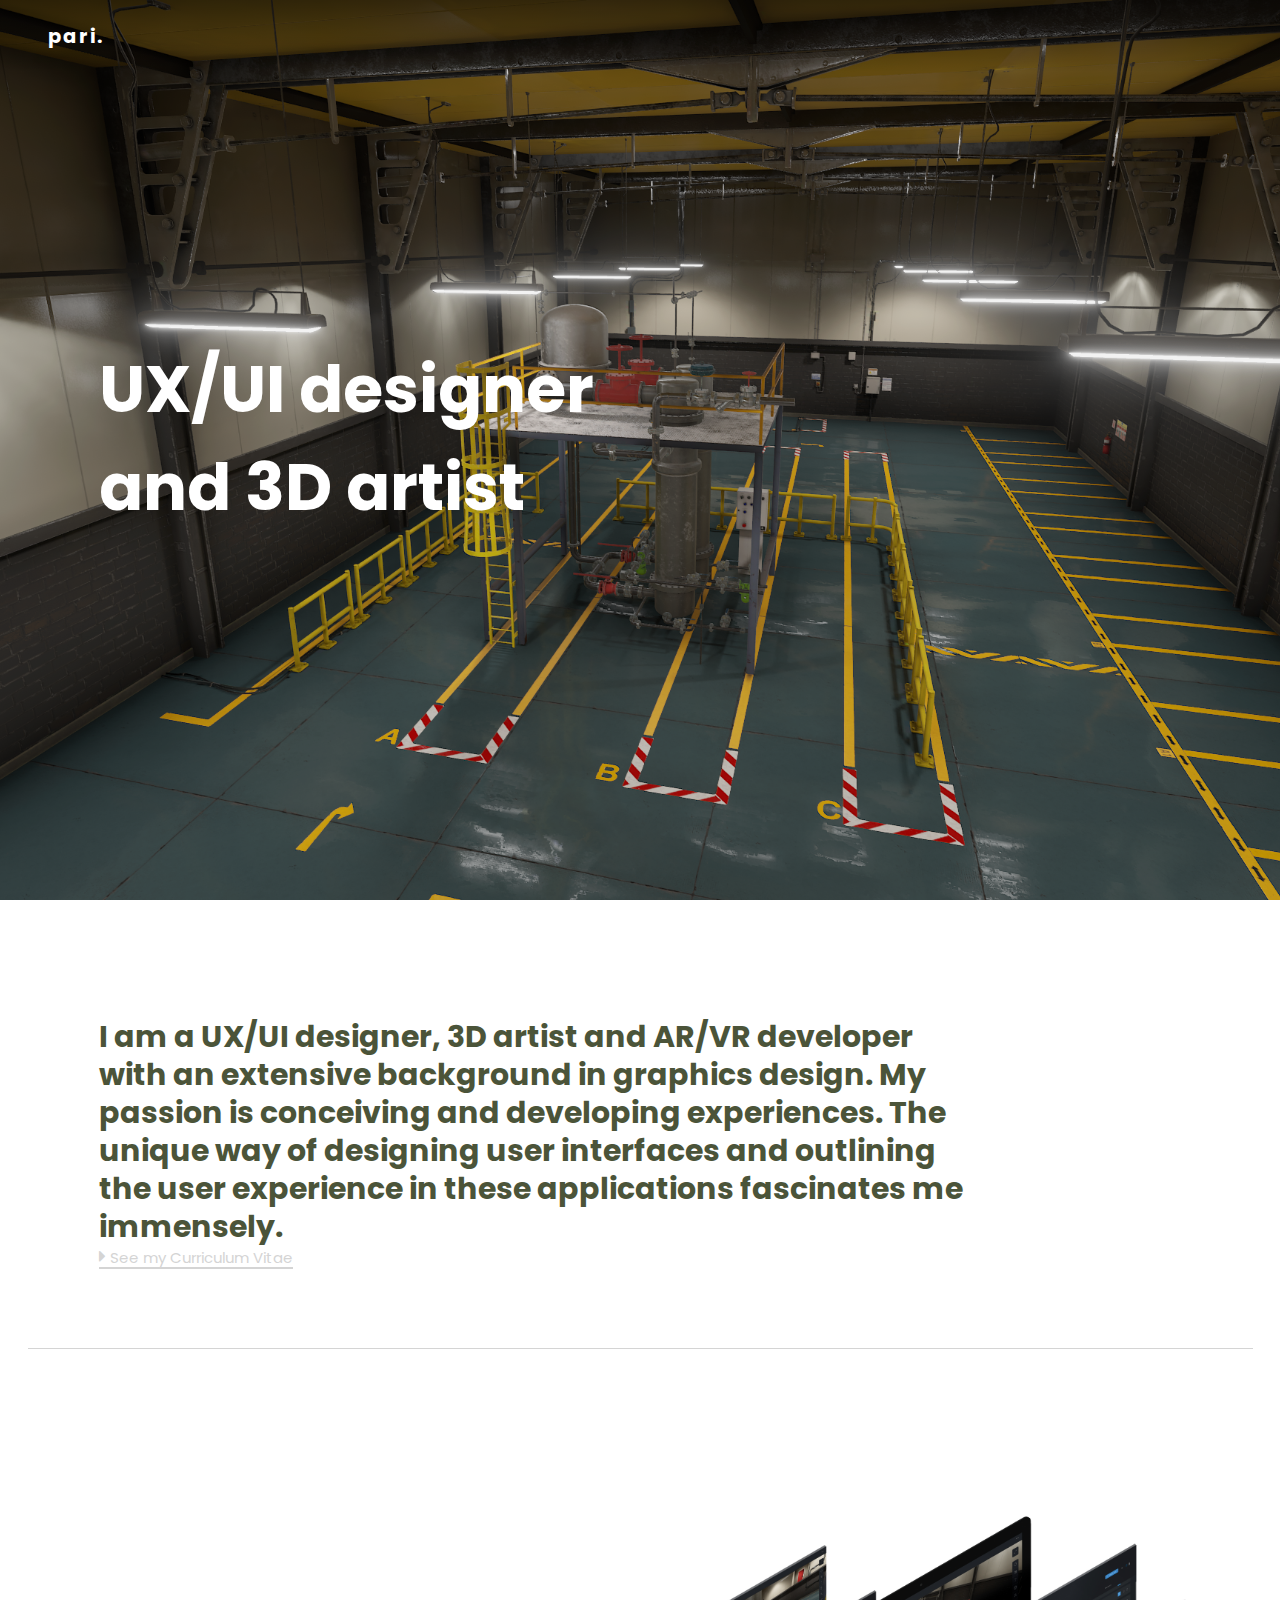
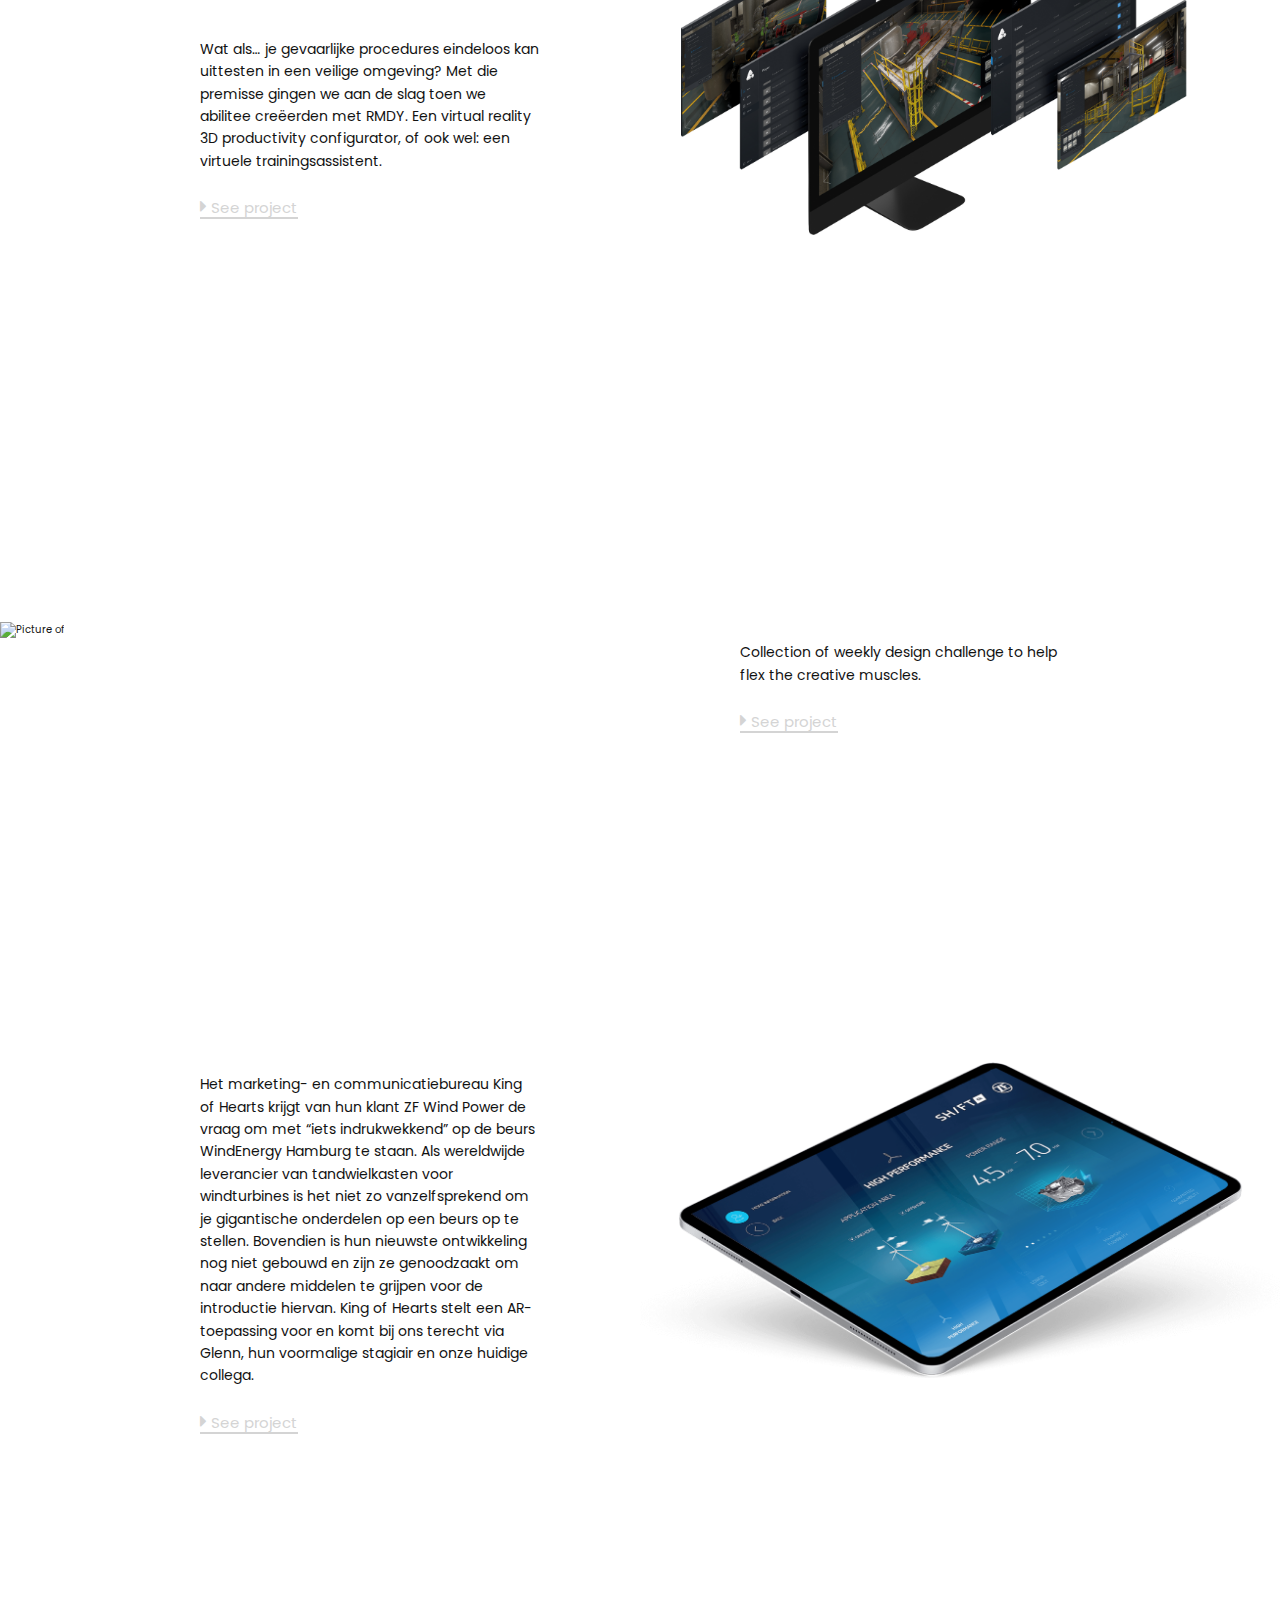
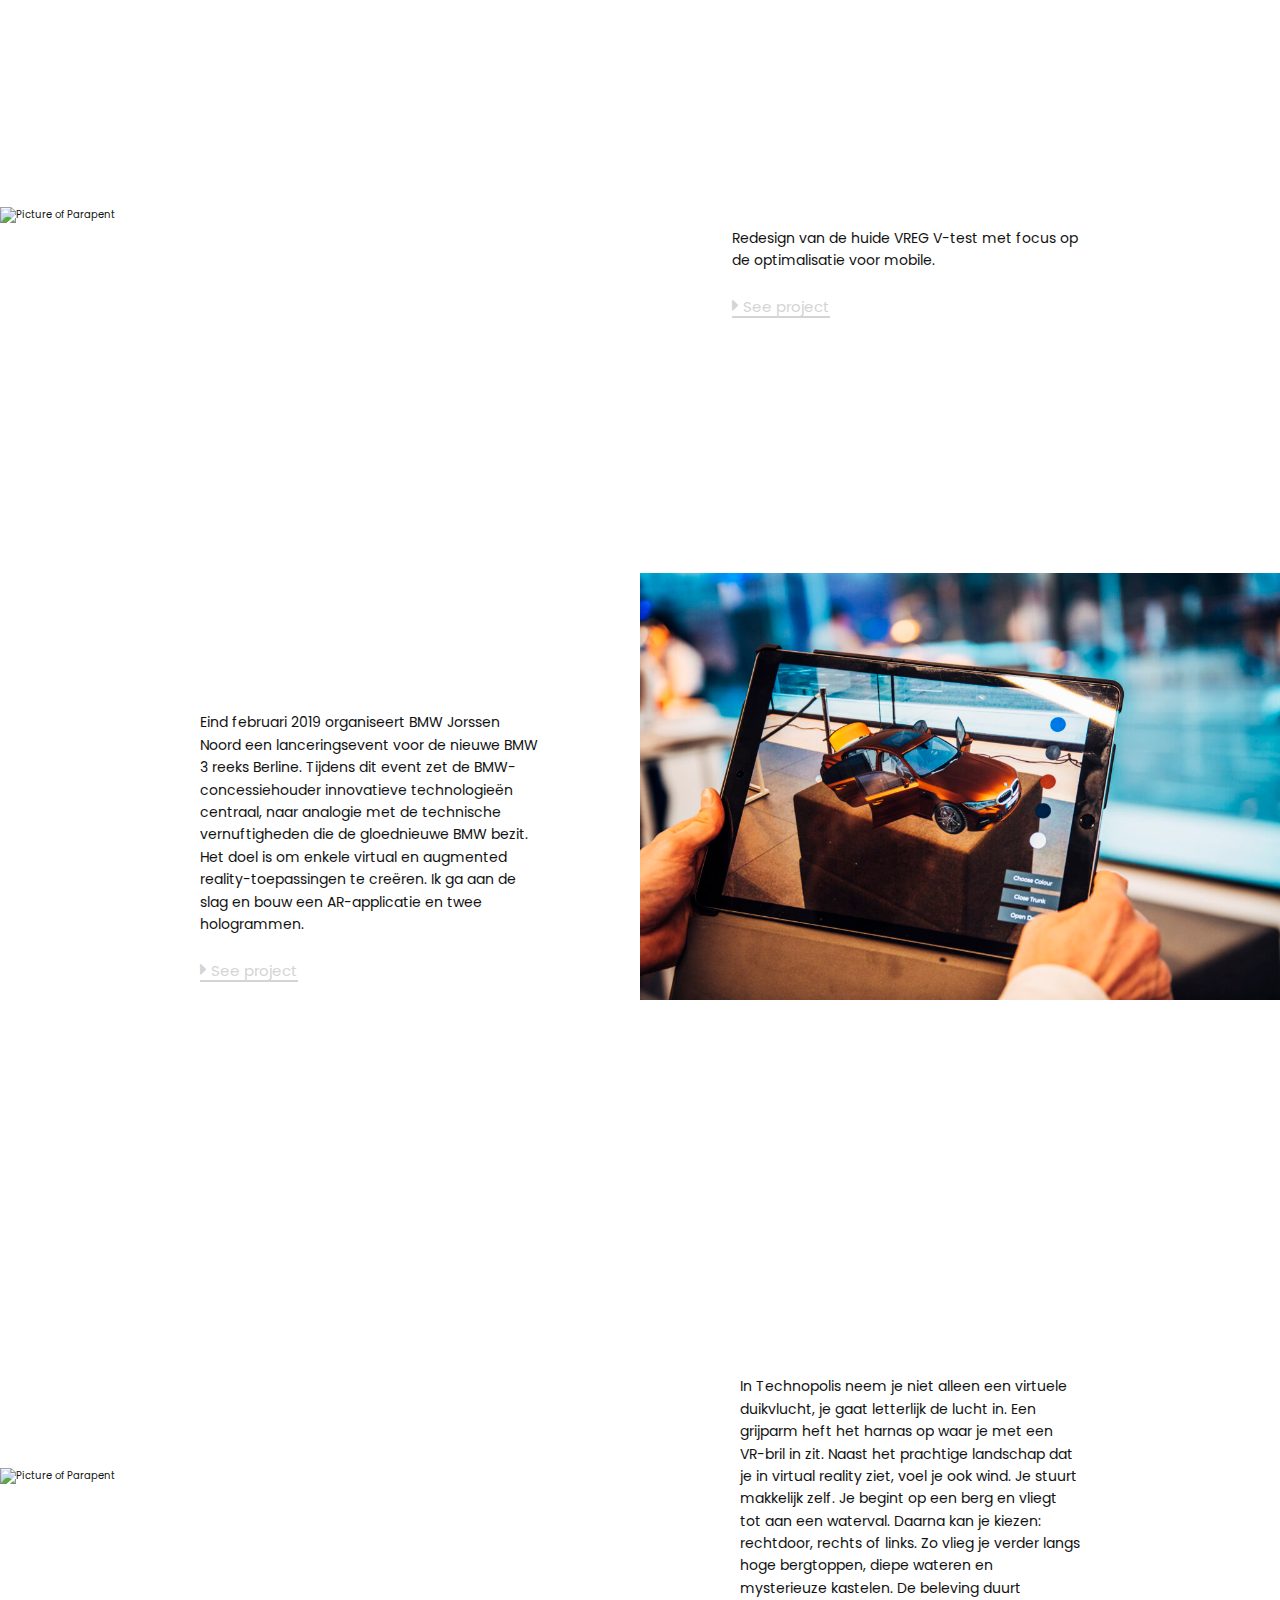
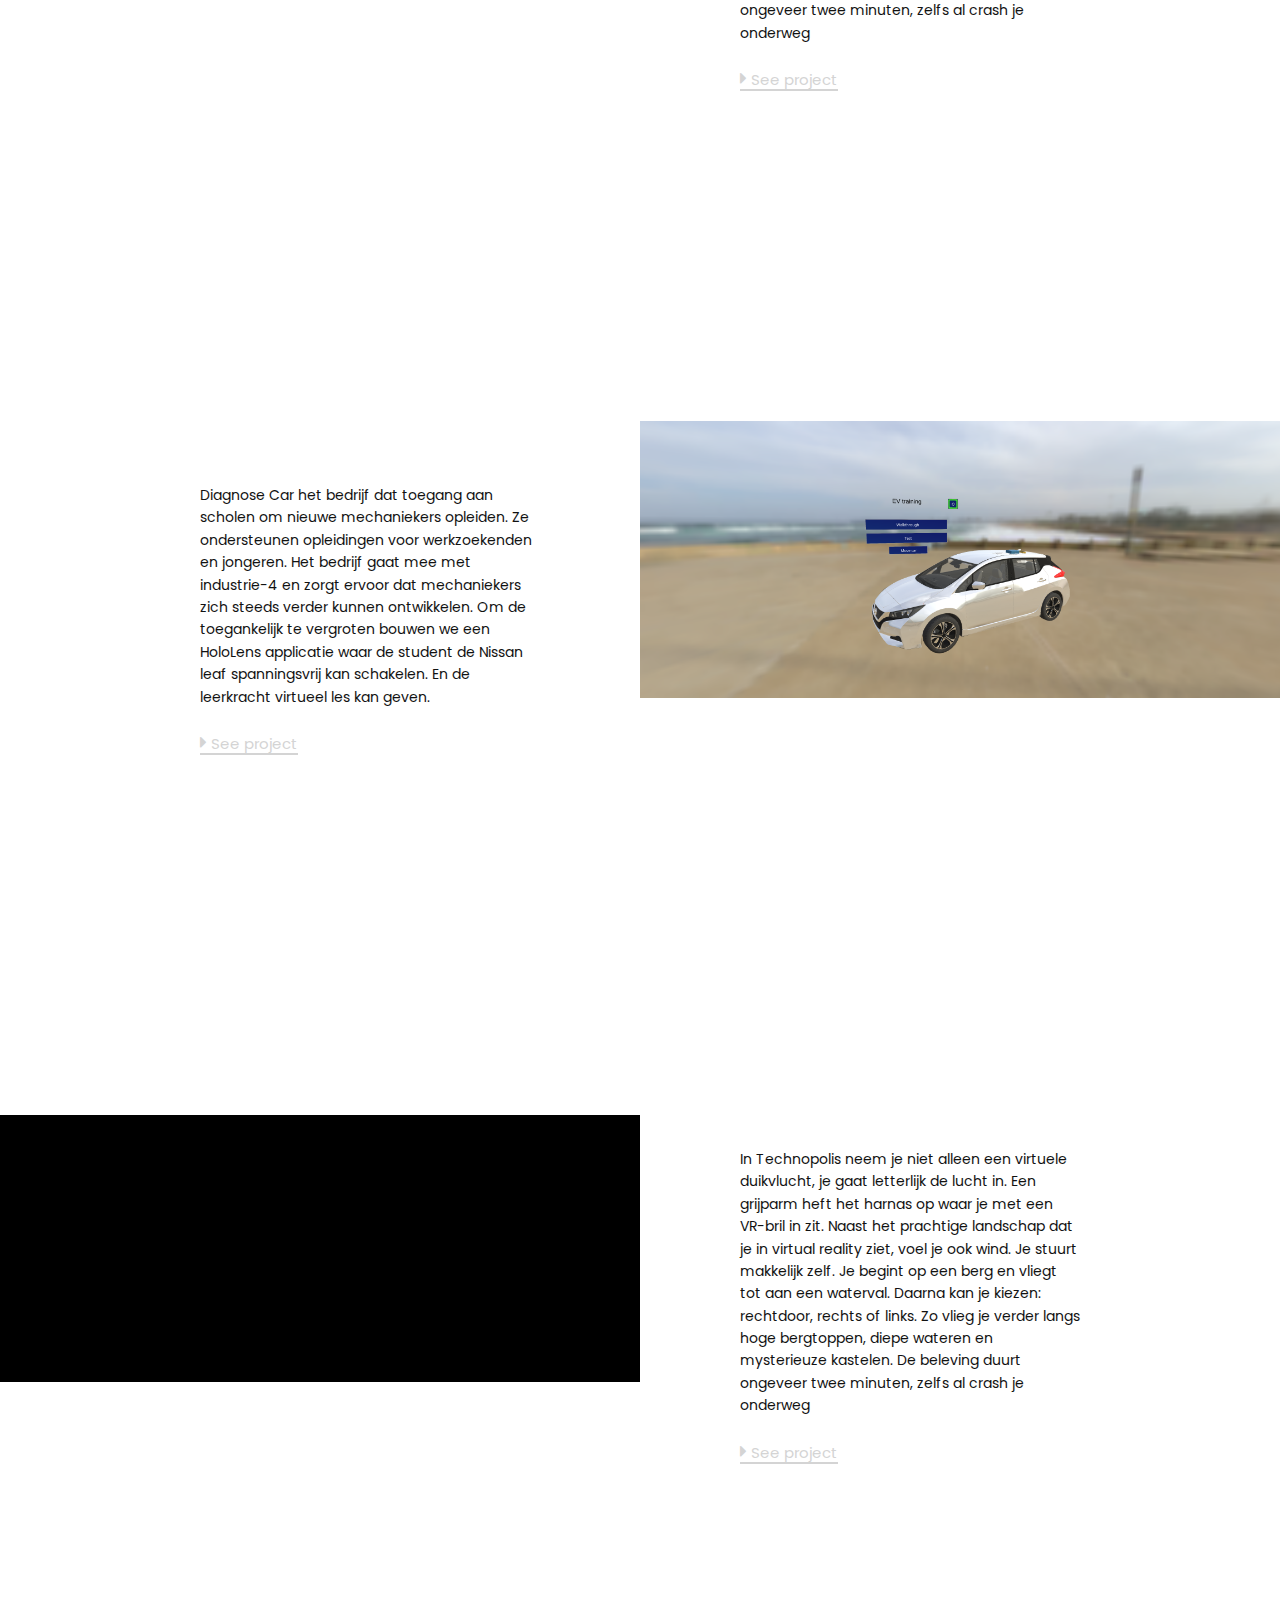
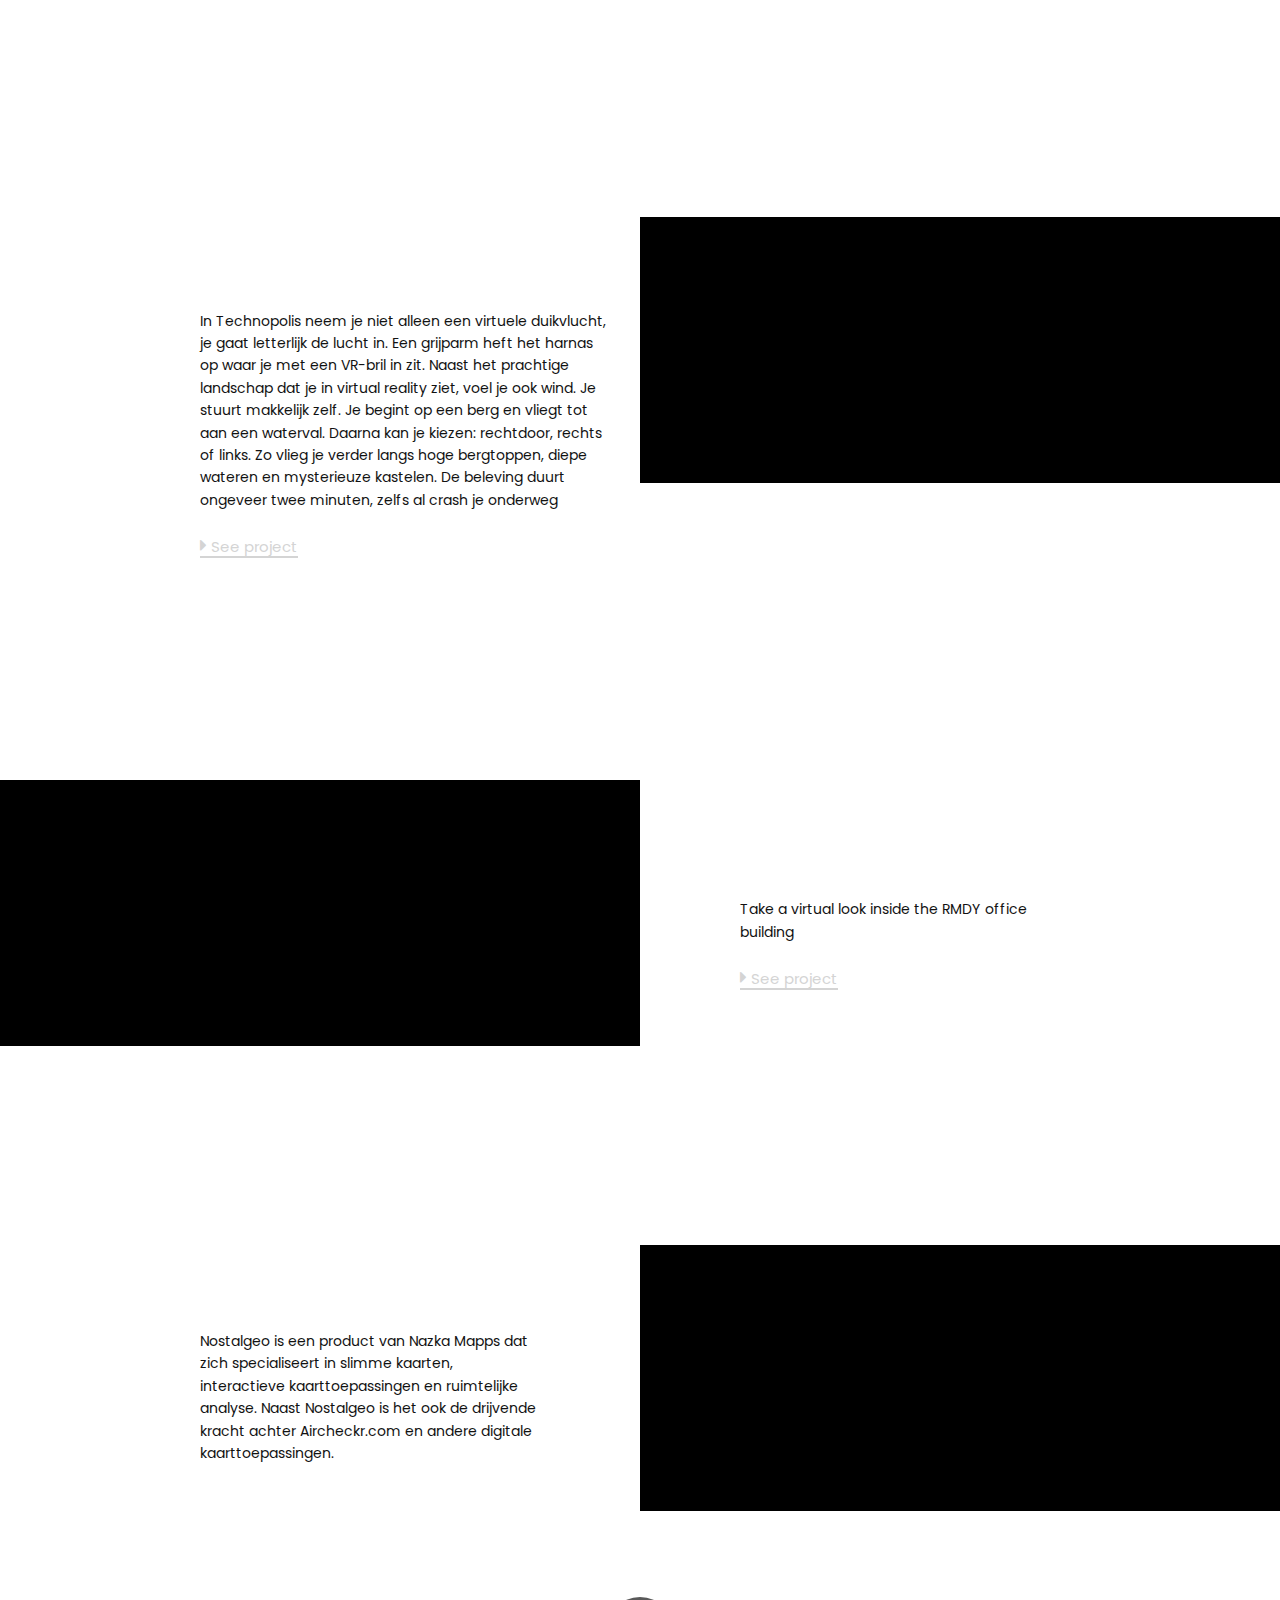
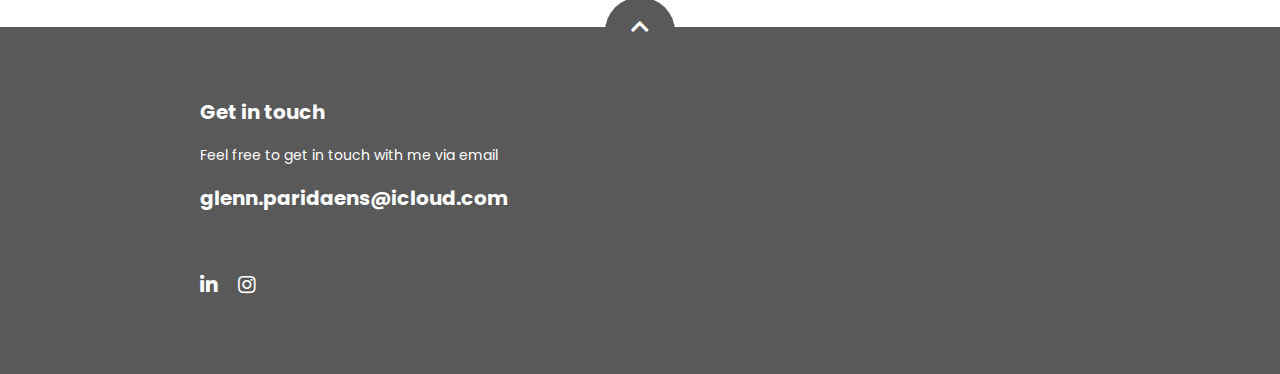
==== commit 521c294c: "Update images" ====
--- a/index.html
+++ b/index.html
@@ -154,7 +154,7 @@
                 </a>
             </div>
             <div class="project-img animate-left">
-                <img src="images/GoogleDrive concept.png" alt="Picture of " />
+                <img src="images/Frame 1.png" alt="Picture of " />
             </div>
         </div>
     </section>
